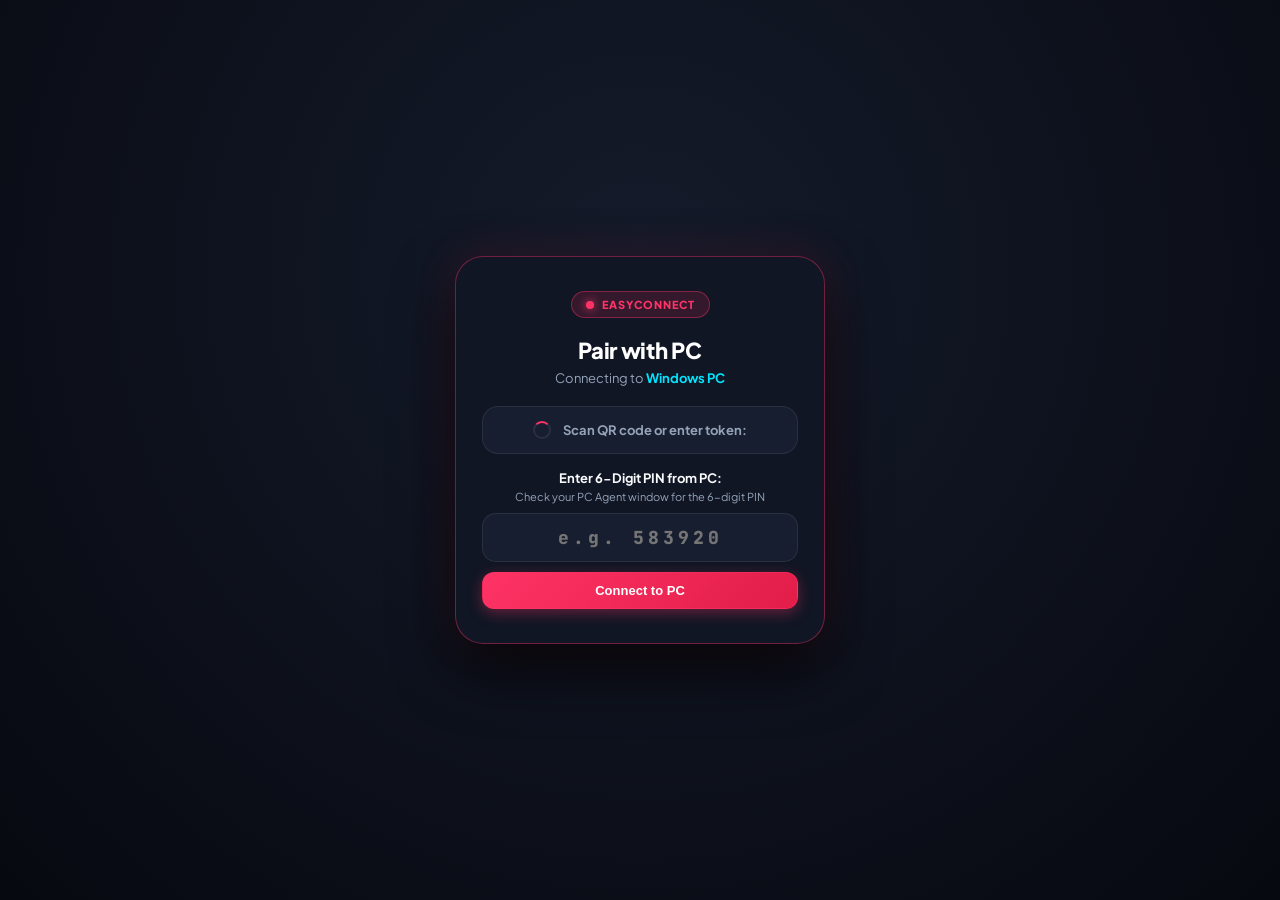
==== static/index.html @ eb3acb50 "Release EasyConnect v2.1.0 - Full rebranding, modern UI, native icons, and auto-updater" ====
<!DOCTYPE html>
<html lang="en">
<head>
  <meta charset="UTF-8">
  <meta name="viewport" content="width=device-width, initial-scale=1.0, maximum-scale=1.0, user-scalable=no, viewport-fit=cover">
  <title>EasyConnect</title>
  <link rel="icon" type="image/x-icon" href="/static/favicon.ico">
  <link rel="icon" type="image/svg+xml" href="/static/icon.svg">
  <link rel="apple-touch-icon" href="/static/icon.png">
  <link rel="stylesheet" href="/static/style.css?v=4.1">
  <link rel="preconnect" href="https://fonts.googleapis.com">
  <link rel="preconnect" href="https://fonts.gstatic.com" crossorigin>
  <link href="https://fonts.googleapis.com/css2?family=Plus+Jakarta+Sans:wght@500;600;700;800&family=JetBrains+Mono:wght@500;600;700&display=swap" rel="stylesheet">
</head>
<body>
  <!-- Pairing Overlay Screen -->
  <div id="pairing-screen" class="screen-overlay">
    <div class="pair-card">
      <div class="brand-badge">
        <span class="brand-dot"></span>
        <span>EASYCONNECT</span>
      </div>

      <h2>Pair with PC</h2>
      <p class="pair-desc">Connecting to <span id="target-pc-name" class="highlight">Windows PC</span></p>

      <div id="pair-status-box" class="status-box">
        <span class="spinner"></span>
        <span id="pair-status-text">Validating QR token...</span>
      </div>

      <div class="manual-pair-box" id="manual-pair-box" style="display: none; margin-top: 16px;">
        <p style="font-size: 13px; font-weight: 700; color: var(--text-main); margin-bottom: 4px;">Enter 6-Digit PIN from PC:</p>
        <p style="font-size: 11px; color: var(--text-muted); margin-bottom: 10px;">Check your PC Agent window for the 6-digit PIN</p>
        <input type="text" id="manual-token-input" placeholder="e.g. 583920" class="input-field" style="font-family: var(--font-mono); font-size: 18px; text-align: center; letter-spacing: 4px; font-weight: 800;">
        <button id="manual-pair-btn" class="btn btn-primary" style="margin-top: 10px; width: 100%;">Connect to PC</button>
      </div>
    </div>
  </div>

  <!-- Main App Shell (Grid Layout: Header, Scrollable Body, Bottom Nav) -->
  <div id="app-container" class="app-container hidden">
    
    <!-- Row 1: Top Header (Clean Minimal Session Bar) -->
    <header class="app-header">
      <div class="header-left">
        <div class="status-badge">
          <span class="status-dot online"></span>
          <span id="connected-pc-name" class="pc-name">Windows PC</span>
          <span id="latency-badge" class="latency-pill">2ms</span>
        </div>
      </div>
      <div class="header-right">
        <button id="btn-panic-mode" class="btn-action-panic" title="Boss Key: Hide screen & mute sound instantly">
          <span>🚨 Boss</span>
        </button>
        <button id="btn-emergency-lock" class="btn-action-lock" title="Lock PC Instantly">
          <span>🔒 Lock</span>
        </button>
      </div>
    </header>

    <!-- Update Alert Banner (Shown when new GitHub release is available) -->
    <div id="update-alert-banner" class="update-alert-banner hidden">
      <div class="update-banner-left">
        <span class="update-pulse-dot"></span>
        <span id="update-banner-text">🚀 New Version Available!</span>
      </div>
      <div class="update-banner-actions">
        <button id="btn-apply-update" class="btn-update-apply">Update PC</button>
        <button id="btn-dismiss-update" class="btn-update-dismiss" title="Dismiss">✕</button>
      </div>
    </div>

    <!-- Row 2: Scrollable Main Content -->
    <main class="main-content">

      <!-- ================= TAB 1: TRACKPAD ================= -->
      <section id="tab-trackpad" class="tab-panel active">
        <div class="trackpad-screen">
          <!-- Top Speed & Scroll Header -->
          <div class="trackpad-top-bar">
            <div class="speed-toggle">
              <span class="bar-tag">Speed:</span>
              <button class="btn-speed active" data-sens="1.0">1x</button>
              <button class="btn-speed" data-sens="1.6">1.5x</button>
              <button class="btn-speed" data-sens="2.4">2.5x</button>
            </div>
            <div class="scroll-actions">
              <button class="btn-scroll" id="btn-scroll-up">▲ Scroll</button>
              <button class="btn-scroll" id="btn-scroll-down">▼ Scroll</button>
            </div>
          </div>

          <!-- Clean Full Touchpad Surface -->
          <div id="touch-surface" class="touch-surface">
            <div id="virtual-pointer" class="virtual-pointer"></div>
            <div id="gesture-indicator" class="gesture-indicator"></div>
            <div class="touch-guidelines">
              <div class="touch-icon-wrap">+</div>
              <p class="touch-main-text">Touch to Move • Tap to Click</p>
              <p class="touch-sub-text">Pinch to Zoom · 2-Finger Scroll · 3-Finger Multitask</p>
            </div>
          </div>

          <!-- Bottom Left, Middle & Right Click Pads -->
          <div class="touch-click-pads">
            <button id="btn-left-click" class="pad-btn pad-left">
              <span class="pad-title">LEFT CLICK</span>
            </button>
            <button id="btn-middle-click" class="pad-btn pad-mid">
              <span class="pad-title">MID</span>
            </button>
            <button id="btn-right-click" class="pad-btn pad-right">
              <span class="pad-title">RIGHT CLICK</span>
            </button>
          </div>
        </div>
      </section>

      <!-- ================= TAB 2: REMOTE & KEYS ================= -->
      <section id="tab-remote" class="tab-panel">
        <!-- Sub-Mode Switcher Pills (Horizontal Scroll) -->
        <div class="segmented-pills">
          <button class="sub-pill active" data-sub="keys">⌨️ Keys</button>
          <button class="sub-pill" data-sub="media">🎵 Media</button>
          <button class="sub-pill" data-sub="presenter">📽️ Slides</button>
          <button class="sub-pill" data-sub="gaming">🎮 Gamepad</button>
          <button class="sub-pill" data-sub="custom">🛠️ Custom</button>
        </div>

        <!-- Sub 1: Typing & Shortcuts -->
        <div id="sub-keys" class="sub-panel active">
          <div class="app-card">
            <!-- Virtual Modifier Keys Strip -->
            <div class="modifier-strip">
              <button class="btn-mod-key btn-key-tile" data-key="esc">Esc</button>
              <button class="btn-mod-key btn-key-tile" data-key="tab">Tab</button>
              <button class="btn-mod-key btn-key-tile" data-key="win">Win ⊞</button>
              <button class="btn-mod-key btn-key-tile" data-shortcut="ctrl+a">Ctrl+A</button>
              <button class="btn-mod-key btn-key-tile" data-shortcut="ctrl+c">Ctrl+C</button>
              <button class="btn-mod-key btn-key-tile" data-shortcut="ctrl+v">Ctrl+V</button>
              <button class="btn-mod-key btn-key-tile" data-key="backspace">⌫</button>
              <button class="btn-mod-key btn-key-tile" data-key="enter">↵ Enter</button>
            </div>

            <form id="type-form" class="type-box">
              <input type="text" id="type-text-input" placeholder="Type text to send to PC..." class="input-field">
              <button type="submit" class="btn btn-primary" style="flex-shrink: 0; min-width: 80px;">Send</button>
            </form>

            <!-- 1. Text & Editing Shortcuts (Ctrl) -->
            <span class="card-section-label">📋 EDIT & TEXT SHORTCUTS (CTRL)</span>
            <div class="grid-2">
              <button class="btn-tile" data-shortcut="ctrl+a">
                <span class="tile-icon-badge badge-blue">✨</span>
                <span class="tile-text">Select All (Ctrl+A)</span>
              </button>
              <button class="btn-tile" data-shortcut="ctrl+c">
                <span class="tile-icon-badge badge-cyan">📋</span>
                <span class="tile-text">Copy (Ctrl+C)</span>
              </button>
              <button class="btn-tile" data-shortcut="ctrl+x">
                <span class="tile-icon-badge badge-red">✂️</span>
                <span class="tile-text">Cut (Ctrl+X)</span>
              </button>
              <button class="btn-tile" data-shortcut="ctrl+v">
                <span class="tile-icon-badge badge-green">📥</span>
                <span class="tile-text">Paste (Ctrl+V)</span>
              </button>
              <button class="btn-tile" data-shortcut="ctrl+z">
                <span class="tile-icon-badge badge-orange">↩️</span>
                <span class="tile-text">Undo (Ctrl+Z)</span>
              </button>
              <button class="btn-tile" data-shortcut="ctrl+y">
                <span class="tile-icon-badge badge-purple">↪️</span>
                <span class="tile-text">Redo (Ctrl+Y)</span>
              </button>
              <button class="btn-tile" data-shortcut="ctrl+s">
                <span class="tile-icon-badge badge-indigo">💾</span>
                <span class="tile-text">Save (Ctrl+S)</span>
              </button>
              <button class="btn-tile" data-shortcut="ctrl+f">
                <span class="tile-icon-badge badge-amber">🔍</span>
                <span class="tile-text">Find (Ctrl+F)</span>
              </button>
              <button class="btn-tile" data-shortcut="ctrl+p">
                <span class="tile-icon-badge badge-blue">🖨️</span>
                <span class="tile-text">Print (Ctrl+P)</span>
              </button>
              <button class="btn-tile" data-key="f2">
                <span class="tile-icon-badge badge-cyan">✏️</span>
                <span class="tile-text">Rename (F2)</span>
              </button>
            </div>

            <!-- 2. Browser & Web Navigation -->
            <span class="card-section-label" style="margin-top: 18px;">🌐 BROWSER & TABS</span>
            <div class="grid-2">
              <button class="btn-tile" data-shortcut="ctrl+t">
                <span class="tile-icon-badge badge-green">➕</span>
                <span class="tile-text">New Tab (Ctrl+T)</span>
              </button>
              <button class="btn-tile" data-shortcut="ctrl+w">
                <span class="tile-icon-badge badge-red">✖️</span>
                <span class="tile-text">Close Tab (Ctrl+W)</span>
              </button>
              <button class="btn-tile" data-shortcut="ctrl+shift+t">
                <span class="tile-icon-badge badge-cyan">🔄</span>
                <span class="tile-text">Reopen Tab</span>
              </button>
              <button class="btn-tile" data-shortcut="ctrl+l">
                <span class="tile-icon-badge badge-blue">🔗</span>
                <span class="tile-text">URL Bar (Ctrl+L)</span>
              </button>
              <button class="btn-tile" data-key="f5">
                <span class="tile-icon-badge badge-amber">↻</span>
                <span class="tile-text">Reload (F5)</span>
              </button>
              <button class="btn-tile" data-key="f11">
                <span class="tile-icon-badge badge-purple">⛶</span>
                <span class="tile-text">Full Screen (F11)</span>
              </button>
            </div>

            <!-- 3. Windows Power Tools & Super Keys -->
            <span class="card-section-label" style="margin-top: 18px;">🪟 WINDOWS TOOLS & APP SWITCHING</span>
            <div class="grid-2">
              <button class="btn-tile" data-shortcut="win+shift+s">
                <span class="tile-icon-badge badge-cyan">📸</span>
                <span class="tile-text">Screenshot (Win+Shift+S)</span>
              </button>
              <button class="btn-tile" data-shortcut="win+v">
                <span class="tile-icon-badge badge-purple">📑</span>
                <span class="tile-text">Clipboard History (Win+V)</span>
              </button>
              <button class="btn-tile" data-shortcut="win+.">
                <span class="tile-icon-badge badge-amber">😀</span>
                <span class="tile-text">Emoji Picker (Win+.)</span>
              </button>
              <button class="btn-tile" data-shortcut="win+d">
                <span class="tile-icon-badge badge-blue">🪟</span>
                <span class="tile-text">Show Desktop (Win+D)</span>
              </button>
              <button class="btn-tile" data-shortcut="win+e">
                <span class="tile-icon-badge badge-amber">📁</span>
                <span class="tile-text">File Explorer (Win+E)</span>
              </button>
              <button class="btn-tile" data-shortcut="win+r">
                <span class="tile-icon-badge badge-green">🚀</span>
                <span class="tile-text">Run Dialog (Win+R)</span>
              </button>
              <button class="btn-tile" data-shortcut="win+i">
                <span class="tile-icon-badge badge-indigo">⚙️</span>
                <span class="tile-text">Settings (Win+I)</span>
              </button>
              <button class="btn-tile" data-shortcut="win+x">
                <span class="tile-icon-badge badge-dark">⚡</span>
                <span class="tile-text">Power Menu (Win+X)</span>
              </button>
              <button class="btn-tile" data-shortcut="alt+tab">
                <span class="tile-icon-badge badge-purple">🔀</span>
                <span class="tile-text">Switch App (Alt+Tab)</span>
              </button>
              <button class="btn-tile" data-shortcut="alt+f4">
                <span class="tile-icon-badge badge-red">❌</span>
                <span class="tile-text">Close App (Alt+F4)</span>
              </button>
              <button class="btn-tile" data-shortcut="ctrl+shift+esc">
                <span class="tile-icon-badge badge-orange">📊</span>
                <span class="tile-text">Task Manager</span>
              </button>
            </div>

            <!-- 4. Special & Navigation Keys -->
            <span class="card-section-label" style="margin-top: 18px;">🔤 SPECIAL & NAVIGATION KEYS</span>
            <div class="grid-3">
              <button class="btn-key-tile" data-key="escape">ESC</button>
              <button class="btn-key-tile" data-key="tab">TAB</button>
              <button class="btn-key-tile" data-key="space">SPACE</button>
              <button class="btn-key-tile" data-key="backspace">⌫ BKSP</button>
              <button class="btn-key-tile btn-key-accent" data-key="enter">ENTER ↵</button>
              <button class="btn-key-tile" data-key="delete">DEL</button>
              <button class="btn-key-tile" data-key="home">HOME</button>
              <button class="btn-key-tile" data-key="end">END</button>
              <button class="btn-key-tile" data-shortcut="win">🪟 WIN</button>
              <button class="btn-key-tile" data-key="arrowleft">◄ Left</button>
              <button class="btn-key-tile" data-key="arrowup">▲ Up</button>
              <button class="btn-key-tile" data-key="arrowdown">▼ Down</button>
              <button class="btn-key-tile" data-key="arrowright">► Right</button>
              <button class="btn-key-tile" data-key="pageup">PAGE UP</button>
              <button class="btn-key-tile" data-key="pagedown">PAGE DN</button>
            </div>
          </div>
        </div>

        <!-- Sub 2: Media Remote -->
        <div id="sub-media" class="sub-panel">
          <div class="app-card text-center">
            <h3 style="margin-bottom: 20px; font-weight: 800;">Media Controller</h3>
            
            <div class="media-big-controls">
              <button class="btn-media-round" data-shortcut="prev_track" title="Previous Track">⏮</button>
              <button class="btn-media-round-primary" data-shortcut="play_pause" title="Play / Pause">⏯</button>
              <button class="btn-media-round" data-shortcut="next_track" title="Next Track">⏭</button>
            </div>

            <div class="volume-container" style="margin-top: 16px;">
              <span class="card-section-label">🔊 VOLUME CONTROLS</span>
              <div class="grid-3" style="margin-top: 10px;">
                <button class="btn-volume-box" data-shortcut="volume_down">
                  <span class="vol-icon badge-indigo">🔉</span>
                  <span>Volume -</span>
                </button>
                <button class="btn-volume-box btn-mute-box" data-shortcut="volume_mute">
                  <span class="vol-icon badge-red">🔇</span>
                  <span>Mute</span>
                </button>
                <button class="btn-volume-box" data-shortcut="volume_up">
                  <span class="vol-icon badge-indigo">🔊</span>
                  <span>Volume +</span>
                </button>
              </div>
            </div>

            <!-- Screen Brightness Control -->
            <div class="brightness-container" style="margin-top: 20px;">
              <div class="flex-between" style="align-items: center; margin-bottom: 8px;">
                <span class="card-section-label" style="margin-bottom: 0;">☀️ PC SCREEN BRIGHTNESS</span>
                <span id="brightness-val-badge" class="badge-pill-cyan">100%</span>
              </div>
              <div class="slider-row">
                <span style="font-size: 16px;">🔅</span>
                <input type="range" id="brightness-slider" min="0" max="100" value="100" class="custom-range-slider">
                <span style="font-size: 16px;">🔆</span>
              </div>
              <div class="grid-4" style="margin-top: 10px;">
                <button class="btn-preset-chip" data-brightness="25">25%</button>
                <button class="btn-preset-chip" data-brightness="50">50%</button>
                <button class="btn-preset-chip" data-brightness="75">75%</button>
                <button class="btn-preset-chip" data-brightness="100">100%</button>
              </div>
            </div>
          </div>
        </div>

        <!-- Sub 3: Presentation Slides -->
        <div id="sub-presenter" class="sub-panel">
          <div class="app-card">
            <h3>📽️ Presentation Remote</h3>
            <div class="grid-2" style="margin: 16px 0;">
              <button class="btn-huge-slide badge-green-glow" data-shortcut="pagedown">
                <span class="huge-icon">⏭</span>
                <strong>NEXT SLIDE</strong>
              </button>
              <button class="btn-huge-slide badge-blue-glow" data-shortcut="pageup">
                <span class="huge-icon">⏮</span>
                <strong>PREV SLIDE</strong>
              </button>
            </div>
            <div class="grid-2">
              <button class="btn-tile" data-key="f5">
                <span class="tile-icon-badge badge-green">▶</span>
                <span class="tile-text">Start (F5)</span>
              </button>
              <button class="btn-tile" data-shortcut="shift+f5">
                <span class="tile-icon-badge badge-blue">▶</span>
                <span class="tile-text">Current Slide</span>
              </button>
              <button class="btn-tile" data-key="b">
                <span class="tile-icon-badge badge-dark">⬛</span>
                <span class="tile-text">Black Screen</span>
              </button>
              <button class="btn-tile" data-key="escape">
                <span class="tile-icon-badge badge-red">⏹</span>
                <span class="tile-text">Exit Slides</span>
              </button>
            </div>
          </div>
        </div>

        <!-- Sub 4: Gaming Controls -->
        <div id="sub-gaming" class="sub-panel">
          <div class="app-card">
            <h3>🎮 Gamepad Remote</h3>
            <div class="dpad-box">
              <button class="btn-dpad-key" data-key="w">W</button>
              <div class="dpad-middle-row">
                <button class="btn-dpad-key" data-key="a">A</button>
                <button class="btn-dpad-key" data-key="s">S</button>
                <button class="btn-dpad-key" data-key="d">D</button>
              </div>
            </div>
            <div class="grid-2" style="margin-top: 16px;">
              <button class="btn-action-pad" data-key="space">SPACE (Jump)</button>
              <button class="btn-action-pad" data-key="shift">SHIFT (Sprint)</button>
              <button class="btn-action-pad" data-key="e">E (Interact)</button>
              <button class="btn-action-pad" data-key="r">R (Reload)</button>
            </div>
          </div>
        </div>

        <!-- Sub 5: Custom Buttons -->
        <div id="sub-custom" class="sub-panel">
          <div class="app-card">
            <div class="card-header">
              <h3>🛠️ Custom Actions</h3>
              <button id="btn-add-custom-btn" class="btn btn-sm btn-primary">+ Add Button</button>
            </div>

            <div id="custom-buttons-container" class="grid-2" style="margin-top: 12px;"></div>
          </div>
        </div>
      </section>

      <!-- ================= TAB 3: LIVE VIEW (SCREEN & WEBCAM) ================= -->
      <section id="tab-screen" class="tab-panel">
        <div class="segmented-pills">
          <button class="view-pill active" data-view="screen">🖥️ Desktop</button>
          <button class="view-pill" data-view="windows">🪟 Taskbar Apps</button>
          <button class="view-pill" data-view="webcam">📷 PC Webcam</button>
        </div>

        <!-- PC Screen Mirroring View -->
        <div id="view-screen" class="view-panel active">
          <div class="app-card live-view-card">
            <div class="card-header-stack">
              <div class="header-row-1">
                <div class="flex gap-2" style="align-items: center;">
                  <span id="screen-stream-badge" class="live-pill-tag">⚡ 60 FPS</span>
                  <span id="screen-stream-codec" class="badge-tag-mini" style="font-size: 10px; color: #00F2FE; background: rgba(0,242,254,0.12); padding: 2px 7px; border-radius: 6px; font-weight: 800; border: 1px solid rgba(0,242,254,0.3);">WebRTC</span>
                </div>
                <div class="flex gap-2">
                  <button id="btn-toggle-stream" class="btn btn-primary btn-sm">▶ Start Stream</button>
                  <button id="btn-screen-fs" class="btn btn-tool btn-sm">⛶ Fullscreen</button>
                </div>
              </div>
              <div class="header-row-2">
                <span class="bar-tag" style="margin-right: 4px;">Displays:</span>
                <div id="monitors-pill-container" class="monitors-pills"></div>
              </div>
            </div>

            <!-- Enhanced Live Screen Viewport (Hardware 60 FPS Video + JPEG Fallback) -->
            <div id="screen-viewport" class="stream-viewport-large">
              <video id="screen-video" class="stream-img-large hidden" autoplay playsinline muted></video>
              <img id="screen-img" alt="PC Screen" class="stream-img-large hidden">
              <div id="screen-placeholder" class="stream-placeholder">
                <div class="stream-center-icon">🖥️</div>
                <p style="font-size: 16px; font-weight: 800; color: #fff;">Desktop Screen Mirror</p>
                <p style="font-size: 12px; margin-top: 4px; color: var(--text-muted);">Tap "Start Stream" above for smooth 60 FPS remote</p>
              </div>
              <!-- Touch Ripple Effect Target -->
              <div id="touch-ripple" class="touch-ripple"></div>
            </div>
            
            <div class="stream-footer-hint">
              <span>💡 <strong>Touch to Click</strong>: Tap directly on the live screen to click that point on your PC</span>
            </div>
          </div>
        </div>

        <!-- Taskbar Running Apps Live Monitor & Stream View -->
        <div id="view-windows" class="view-panel">
          <!-- Active Single-App Stream Viewport (Hidden until user clicks 'Stream' on an app) -->
          <div id="app-stream-container" class="app-card live-view-card hidden" style="margin-bottom: 14px;">
            <div class="card-header">
              <div class="flex gap-2" style="align-items: center;">
                <span id="active-app-icon" style="font-size: 20px;">🪟</span>
                <div>
                  <h4 id="active-app-title" style="font-size: 13px; font-weight: 800; color: #fff;">App Window Stream</h4>
                  <span id="active-app-sub" style="font-size: 11px; color: var(--text-muted);">Process Name</span>
                </div>
              </div>
              <div class="flex gap-2">
                <button id="btn-stop-app-stream" class="btn btn-sm btn-danger">⏹ Stop</button>
                <button id="btn-focus-active-app" class="btn btn-sm btn-tool">⚡ Front</button>
              </div>
            </div>
            <div id="app-stream-viewport" class="stream-viewport-large">
              <img id="app-stream-img" alt="App Screen" class="stream-img-large">
            </div>
          </div>

          <!-- Apps Grid Overview Card -->
          <div class="app-card">
            <div class="card-header">
              <div class="flex gap-2" style="align-items: center;">
                <span style="font-size: 20px;">🪟</span>
                <div>
                  <h3>Taskbar Running Apps</h3>
                  <p style="font-size: 11px; color: var(--text-muted); margin-top: 2px;">Live screen previews of apps open in your PC taskbar</p>
                </div>
              </div>
              <button id="btn-refresh-windows" class="btn btn-sm btn-tool">↻ Refresh</button>
            </div>

            <!-- Grid of Open Apps -->
            <div id="app-windows-grid" class="app-windows-grid" style="margin-top: 12px;">
              <div class="loading-text">Detecting open taskbar applications...</div>
            </div>
          </div>
        </div>

        <!-- PC Webcam View -->
        <div id="view-webcam" class="view-panel">
          <div class="app-card live-view-card">
            <div class="card-header">
              <span class="live-pill-tag badge-purple-pill">📷 WEBCAM STREAM</span>
              <button id="btn-toggle-webcam" class="btn btn-primary btn-sm">▶ Start Camera</button>
            </div>

            <div id="webcam-viewport" class="stream-viewport-large">
              <img id="webcam-img" alt="PC Camera" class="stream-img-large hidden">
              <div id="webcam-placeholder" class="stream-placeholder">
                <div class="stream-center-icon">📷</div>
                <p style="font-size: 16px; font-weight: 800; color: #fff;">Live PC Camera</p>
                <p style="font-size: 12px; margin-top: 4px; color: var(--text-muted);">Tap "Start Camera" to preview PC webcam</p>
              </div>
            </div>
          </div>
        </div>
      </section>

      <!-- ================= TAB 4: FILES & CLIPBOARD ================= -->
      <section id="tab-files" class="tab-panel">
        <div class="segmented-pills">
          <button class="file-pill active" data-filetab="files">📁 File Explorer</button>
          <button class="file-pill" data-filetab="clipboard">📋 Clipboard Sync</button>
        </div>

        <!-- Sub: File Explorer -->
        <div id="filetab-files" class="file-sub-panel active">
          <div class="app-card">
            <div class="card-header">
              <h3>📁 Files</h3>
              <label class="btn btn-primary btn-sm upload-btn">
                <span>⬆ Upload</span>
                <input type="file" id="file-uploader" style="display: none;">
              </label>
            </div>

            <!-- Upload Progress HUD -->
            <div id="transfer-hud" class="transfer-hud hidden">
              <div class="hud-top">
                <span id="transfer-filename">Uploading file...</span>
                <span id="transfer-percent" style="color: var(--cyan); font-weight: 800;">0%</span>
              </div>
              <div class="progress-track"><div id="transfer-bar-fill" class="progress-bar"></div></div>
              <div class="hud-meta">
                <span id="transfer-speed">Speed: -- MB/s</span>
                <span id="transfer-eta">ETA: --</span>
              </div>
            </div>

            <div class="quick-folders" id="quick-folders"></div>
            <div class="breadcrumb-box" id="crumb-current-path">Desktop</div>
            <div class="file-items-list" id="file-list-container">
              <div class="loading-text">Loading files...</div>
            </div>
          </div>
        </div>

        <!-- Sub: Universal Clipboard -->
        <div id="filetab-clipboard" class="file-sub-panel">
          <div class="app-card">
            <div class="card-header">
              <h3>📋 Clipboard</h3>
              <button id="btn-clear-clipboard" class="btn btn-sm btn-danger">Clear</button>
            </div>

            <div class="clip-field">
              <label class="card-section-label">📥 PC CLIPBOARD (LIVE)</label>
              <textarea id="clip-pc-text" rows="3" readonly class="input-field" placeholder="Tap 'Fetch from PC' below..."></textarea>
              <button id="btn-get-clipboard" class="btn btn-tool" style="width: 100%; margin-top: 8px;">📥 Fetch PC Clipboard</button>
            </div>

            <div class="clip-field" style="margin-top: 16px;">
              <label class="card-section-label">📤 SEND TEXT TO PC</label>
              <textarea id="clip-phone-text" rows="3" class="input-field" placeholder="Type text here to paste into PC..."></textarea>
              <button id="btn-set-clipboard" class="btn btn-primary" style="width: 100%; margin-top: 8px;">📤 Send to PC Clipboard</button>
            </div>

            <div style="margin-top: 16px;">
              <span class="card-section-label">🕒 RECENT CLIPBOARD HISTORY</span>
              <div id="clip-history-container" class="history-chips"></div>
            </div>
          </div>
        </div>
      </section>

      <!-- ================= TAB 5: DASHBOARD & PERFORMANCE ================= -->
      <section id="tab-system" class="tab-panel">
        <!-- 1. Find My PC Banner -->
        <div class="app-card find-pc-banner">
          <div class="find-pc-left">
            <div class="bell-circle badge-amber-glow">🔔</div>
            <div>
              <strong style="font-size: 15px;">Find My PC</strong>
              <p style="font-size: 12px; color: var(--text-muted); margin-top: 2px;">Play loud ring sound on computer</p>
            </div>
          </div>
          <button id="btn-find-pc-toggle" class="btn btn-primary" style="flex-shrink: 0; min-width: 90px;">Ring PC</button>
        </div>

        <!-- 2. Quick App Launchers -->
        <div class="app-card" style="margin-top: 12px;">
          <h3>🚀 Quick App Launchers</h3>
          <div id="quick-actions-grid" class="grid-2" style="margin-top: 10px;"></div>
        </div>

        <!-- 3. Live Hardware Resource Monitor (HUD) -->
        <div class="app-card" style="margin-top: 12px;">
          <div class="card-header">
            <h3>📈 Live Hardware Monitor (HUD)</h3>
            <span class="live-pill-tag">LIVE 2s</span>
          </div>
          <div class="grid-3" style="margin-top: 10px;">
            <div class="stat-box">
              <span class="stat-name">CPU USAGE</span>
              <span id="stat-cpu" class="stat-number">-- %</span>
              <div class="mini-bar"><div id="bar-cpu" class="bar-fill bar-fill-cpu"></div></div>
            </div>
            <div class="stat-box">
              <span class="stat-name">RAM USAGE</span>
              <span id="stat-ram" class="stat-number">-- GB</span>
              <div class="mini-bar"><div id="bar-ram" class="bar-fill bar-fill-ram"></div></div>
            </div>
            <div class="stat-box">
              <span class="stat-name">DISK (C:)</span>
              <span id="stat-disk" class="stat-number">-- GB</span>
              <div class="mini-bar"><div id="bar-disk" class="bar-fill bar-fill-disk"></div></div>
            </div>
          </div>
          <div class="stat-footer" style="margin-top: 12px;">
            <span id="stat-net" style="font-weight: 700; color: var(--cyan);">▲ 0 KB/s | ▼ 0 KB/s</span>
            <span id="stat-cpu-model" style="font-size: 11px; color: var(--text-muted);">Processor</span>
          </div>
        </div>

        <!-- 4. Laptop Battery & Smart Charger Alert HUD -->
        <div class="app-card" id="card-battery-hud" style="margin-top: 12px;">
          <div class="card-header">
            <div class="flex gap-2" style="align-items: center;">
              <span id="battery-icon" style="font-size: 20px;">🔋</span>
              <h3 id="stat-battery-title">Battery & Charger HUD</h3>
            </div>
            <span id="stat-battery-percent" class="badge-pill-green">--%</span>
          </div>
          <div class="mini-bar" style="height: 10px; margin-top: 10px;">
            <div id="bar-battery" class="bar-fill bar-fill-battery" style="width: 0%;"></div>
          </div>
          <div class="flex-between" style="margin-top: 8px; font-size: 12px;">
            <span id="stat-battery-status" style="font-weight: 700; color: #fff;">Detecting power source...</span>
            <span id="stat-battery-time" style="color: var(--text-muted);">--</span>
          </div>
          <div class="smart-alert-pill" style="margin-top: 10px;">
            <span>🔔 <strong>Smart Health Guard:</strong> Auto-alerts phone at 100% (unplug) & 20% (low)</span>
          </div>
        </div>

        <!-- 5. Paired Devices -->
        <div class="app-card" style="margin-top: 12px;">
          <div class="card-header">
            <h3>📱 Connected Devices</h3>
            <button id="btn-revoke-all" class="btn btn-sm btn-danger">Disconnect All</button>
          </div>
          <div id="paired-devices-container" class="devices-list"></div>
        </div>
      </section>

      <!-- ================= TAB 6: SECURITY & ANTI-THEFT HUB ================= -->
      <section id="tab-security" class="tab-panel">
        
        <!-- 1. Hero Anti-Theft Sentry Card -->
        <div class="app-card sentry-hero-card" id="sentry-card">
          <div class="sentry-header">
            <div class="sentry-shield-wrap" id="sentry-shield-visual">
              <span class="sentry-icon" id="sentry-icon-emoji">🛡️</span>
              <div class="sentry-radar-ring"></div>
            </div>
            <div class="sentry-title-wrap">
              <div class="flex-between">
                <span class="sentry-badge" id="sentry-status-badge">DISARMED</span>
                <span id="sentry-countdown" class="sentry-timer hidden">10s</span>
              </div>
              <h2 class="sentry-title">Anti-Theft Sentry</h2>
              <p class="sentry-subtitle" id="sentry-desc-text">Cafe & Library Vault. Sounds 100% siren & alerts phone if laptop is moved or charger is unplugged.</p>
            </div>
          </div>

          <!-- Sentry Action Button -->
          <div class="sentry-action-wrap">
            <button id="btn-toggle-sentry" class="btn-sentry-main btn-sentry-arm">
              <span class="sentry-btn-icon">🚨</span>
              <span id="btn-sentry-text">ARM SENTRY (10s)</span>
            </button>
          </div>

          <!-- Tripwire Sensors Grid -->
          <div class="sentry-tripwires">
            <div class="tripwire-item" id="tripwire-power">
              <div class="tripwire-icon">🔌</div>
              <div class="tripwire-info">
                <span class="tripwire-name">Charger Unplug</span>
                <span class="tripwire-status" id="tripwire-power-val">AC Monitored</span>
              </div>
            </div>
            <div class="tripwire-item" id="tripwire-motion">
              <div class="tripwire-icon">🖱️</div>
              <div class="tripwire-info">
                <span class="tripwire-name">Motion / Touch</span>
                <span class="tripwire-status">15px Sensitivity</span>
              </div>
            </div>
            <div class="tripwire-item" id="tripwire-siren">
              <div class="tripwire-icon">🔊</div>
              <div class="tripwire-info">
                <span class="tripwire-name">Police Siren</span>
                <span class="tripwire-status">Max Vol + Red Flash</span>
              </div>
            </div>
            <div class="tripwire-item" id="tripwire-photo">
              <div class="tripwire-icon">📷</div>
              <div class="tripwire-info">
                <span class="tripwire-name">Stealth Photo</span>
                <span class="tripwire-status">Instant Phone Push</span>
              </div>
            </div>
          </div>
        </div>

        <!-- 2. CCTV Stealth PC Guard Card -->
        <div class="app-card" style="margin-top: 14px;">
          <div class="card-header">
            <div class="flex gap-2" style="align-items: center;">
              <span style="font-size: 20px;">📷</span>
              <h3>CCTV Stealth Guard</h3>
            </div>
            <label class="switch-toggle">
              <input type="checkbox" id="toggle-cctv-guard">
              <span class="slider-round"></span>
            </label>
          </div>
          <p style="font-size: 12px; color: var(--text-muted); margin-top: 6px;">
            Captures stealth webcam snapshot & rings phone whenever physical mouse movement is detected.
          </p>

          <!-- Last Intruder Snapshot Preview Box -->
          <div id="intruder-preview-box" class="intruder-preview-card hidden" style="margin-top: 12px;">
            <div class="intruder-preview-header">
              <span class="pulse-alarm-dot"></span>
              <strong>🚨 Last Intruder Captured</strong>
              <span id="intruder-preview-time" style="font-size: 11px; color: var(--text-muted);">Just now</span>
            </div>
            <div class="intruder-img-box">
              <img id="intruder-preview-img" alt="Intruder Snapshot">
            </div>
          </div>
        </div>

        <!-- 3. Walk-Away Proximity Auto-Lock Card -->
        <div class="app-card" style="margin-top: 14px;">
          <div class="card-header">
            <div class="flex gap-2" style="align-items: center;">
              <span style="font-size: 20px;">🚶</span>
              <h3>Walk-Away Auto-Lock</h3>
            </div>
            <label class="switch-toggle">
              <input type="checkbox" id="toggle-walkaway-lock">
              <span class="slider-round"></span>
            </label>
          </div>
          <p style="font-size: 12px; color: var(--text-muted); margin-top: 6px;">
            Automatically locks Windows workstation (<code style="color: var(--cyan);">Win+L</code>) when phone disconnects or goes out of Wi-Fi range.
          </p>
        </div>

        <!-- 4. Emergency Actions & Lockdown Hub -->
        <div class="app-card" style="margin-top: 14px;">
          <div class="card-header">
            <h3>🚨 Emergency Power & Lockdown</h3>
          </div>
          <div class="grid-2" style="margin-top: 10px;">
            <button id="btn-sec-panic" class="btn-tile btn-tile-danger">
              <span class="tile-icon-badge badge-red">🚨</span>
              <span class="tile-text">Boss Key (Hide+Mute)</span>
            </button>
            <button id="btn-sec-lock" class="btn-tile btn-tile-amber">
              <span class="tile-icon-badge badge-amber">🔒</span>
              <span class="tile-text">Lock PC (Win+L)</span>
            </button>
            <button id="btn-sec-find-pc" class="btn-tile btn-tile-blue">
              <span class="tile-icon-badge badge-blue">🔔</span>
              <span class="tile-text">Ring PC Alarm</span>
            </button>
            <button id="btn-sec-sleep" class="btn-tile btn-tile-purple">
              <span class="tile-icon-badge badge-purple">💤</span>
              <span class="tile-text">Sleep PC</span>
            </button>
          </div>
        </div>

        <!-- 5. Security Audit Log -->
        <div class="app-card" style="margin-top: 14px;">
          <div class="card-header">
            <h3>📜 Security Audit Logs</h3>
            <button id="btn-refresh-sec-logs" class="btn btn-sm btn-tool">↻ Refresh</button>
          </div>
          <div id="sec-logs-container" class="security-logs-list" style="margin-top: 10px;">
            <div class="loading-text">Loading audit logs...</div>
          </div>
        </div>

      </section>

    </main>

    <!-- Row 3: Bottom Navigation Bar -->
    <nav class="bottom-nav">
      <button class="nav-btn active" data-tab="trackpad">
        <span class="nav-ico">🖱️</span>
        <span class="nav-txt">Trackpad</span>
      </button>
      <button class="nav-btn" data-tab="remote">
        <span class="nav-ico">⌨️</span>
        <span class="nav-txt">Keys</span>
      </button>
      <button class="nav-btn" data-tab="screen">
        <span class="nav-ico">🖥️</span>
        <span class="nav-txt">Screen</span>
      </button>
      <button class="nav-btn" data-tab="files">
        <span class="nav-ico">📁</span>
        <span class="nav-txt">Files</span>
      </button>
      <button class="nav-btn" data-tab="security">
        <span class="nav-ico">🛡️</span>
        <span class="nav-txt">Sentry</span>
      </button>
      <button class="nav-btn" data-tab="system">
        <span class="nav-ico">⚡</span>
        <span class="nav-txt">Stats</span>
      </button>
    </nav>

    <!-- Add Custom Button Modal Overlay -->
    <div id="modal-add-button" class="modal-overlay hidden">
      <div class="modal-card">
        <h4 style="margin-bottom: 12px; font-size: 16px; font-weight: 800;">Add Custom Button</h4>
        <input type="text" id="cust-btn-name" placeholder="Button Name (e.g. VS Code)" class="input-field">
        <select id="cust-btn-icon" class="input-field" style="margin: 8px 0;">
          <option value="💻">💻 Code</option>
          <option value="🌐">🌐 Web Browser</option>
          <option value="📁">📁 Files</option>
          <option value="🚀">🚀 App</option>
          <option value="🎵">🎵 Music</option>
          <option value="🔒">🔒 Lock PC</option>
        </select>
        <select id="cust-btn-action-type" class="input-field">
          <option value="app">Launch App (chrome, vscode, explorer, notepad)</option>
          <option value="shortcut">Hotkey (ctrl+s, alt+tab, win+d)</option>
        </select>
        <input type="text" id="cust-btn-target" placeholder="Target key (e.g. chrome, ctrl+s)" class="input-field" style="margin: 8px 0;">
        <div class="flex gap-2" style="margin-top: 12px;">
          <button id="btn-save-cust-btn" class="btn btn-primary" style="flex: 1;">Save Button</button>
          <button id="btn-cancel-cust-btn" class="btn btn-tool" style="flex: 1;">Cancel</button>
        </div>
      </div>
    </div>

    <!-- Intruder & Sentry Alert Modal Overlay -->
    <div id="modal-intruder-alert" class="modal-overlay hidden modal-alert-red">
      <div class="modal-card modal-intruder-card">
        <div class="intruder-header">
          <span class="pulse-alarm-dot"></span>
          <h3 id="intruder-modal-title" style="color: #f43f5e;">🚨 SENTRY THEFT TRIGGERED!</h3>
        </div>
        <p id="intruder-modal-sub" class="intruder-subtitle">Tripwire was breached! Siren is ringing at 100% on PC!</p>
        <div class="intruder-photo-wrap">
          <img id="intruder-modal-img" src="" alt="Intruder Photo">
        </div>
        <div class="intruder-meta">
          <span id="intruder-time-text">Time: Just now</span>
        </div>
        <div class="flex gap-2" style="margin-top: 14px;">
          <button id="btn-modal-disarm-sentry" class="btn btn-primary" style="flex: 1.5; font-weight: 800; background: linear-gradient(135deg, #10b981, #059669); border-color: rgba(16,185,129,0.5);">🟢 DISARM SIREN</button>
          <button id="btn-intruder-lock" class="btn btn-danger" style="flex: 1;">🔒 Lock PC</button>
          <button id="btn-intruder-dismiss" class="btn btn-tool" style="flex: 0.8;">Dismiss</button>
        </div>
      </div>
    </div>

  </div>

  <script src="/static/app.js?v=4.1"></script>
</body>
</html>
---- static/style.css ----
/* EasyConnect - Commercial AnyDesk / TeamViewer Tier Mobile Design System */
:root {
  --bg: #090c15;
  --bg-card: #111624;
  --bg-card-subtle: #171e30;
  --bg-card-hover: #1e2840;
  --border-subtle: rgba(255, 255, 255, 0.08);
  --border-active: rgba(255, 51, 102, 0.4);
  --border-cyan: rgba(0, 229, 255, 0.35);
  
  /* AnyDesk & TeamViewer Signature Accents */
  --red: #ff3366;
  --red-dark: #e11d48;
  --red-glow: rgba(255, 51, 102, 0.35);
  --blue: #00e5ff;
  --blue-tech: #38bdf8;
  --cyan: #00e5ff;
  --purple: #8b5cf6;
  --pink: #ec4899;
  --green: #10b981;
  --amber: #f59e0b;
  --orange: #f97316;
  --indigo: #6366f1;
  
  --text-main: #f8fafc;
  --text-muted: #94a3b8;
  --text-dim: #64748b;
  --font-main: 'Plus Jakarta Sans', system-ui, -apple-system, sans-serif;
  --font-mono: 'JetBrains Mono', monospace;
}

* {
  box-sizing: border-box;
  margin: 0;
  padding: 0;
  -webkit-tap-highlight-color: transparent;
  user-select: none;
}

html, body {
  height: 100%;
  height: 100dvh;
  background-color: var(--bg);
  color: var(--text-main);
  font-family: var(--font-main);
  overflow: hidden;
  font-size: 14px;
}

.hidden { display: none !important; }
.flex { display: flex; }
.gap-2 { gap: 8px; }
.text-center { text-align: center; }
.flex-between { display: flex; align-items: center; justify-content: space-between; }
.grid-4 { display: grid; grid-template-columns: repeat(4, minmax(0, 1fr)); gap: 8px; }

/* Pairing Overlay (AnyDesk 'Connect to Desk' Aesthetic) */
.screen-overlay {
  position: fixed;
  inset: 0;
  background: radial-gradient(circle at 50% 30%, #151b2b 0%, #070910 100%);
  backdrop-filter: blur(28px);
  z-index: 100;
  display: flex;
  align-items: center;
  justify-content: center;
  padding: 24px;
}

.pair-card {
  width: 100%;
  max-width: 370px;
  padding: 34px 26px;
  border-radius: 28px;
  background: var(--bg-card);
  border: 1px solid var(--border-active);
  text-align: center;
  box-shadow: 0 24px 60px rgba(0, 0, 0, 0.8), 0 0 40px rgba(255, 51, 102, 0.15);
}

.brand-badge {
  display: inline-flex;
  align-items: center;
  gap: 8px;
  padding: 6px 14px;
  border-radius: 20px;
  background: rgba(255, 51, 102, 0.15);
  border: 1px solid rgba(255, 51, 102, 0.4);
  color: #ff3366;
  font-size: 11px;
  font-weight: 800;
  letter-spacing: 1px;
  margin-bottom: 18px;
}

.brand-dot {
  width: 8px;
  height: 8px;
  border-radius: 50%;
  background: var(--red);
  box-shadow: 0 0 10px var(--red);
}

.pair-card h2 {
  font-size: 22px;
  font-weight: 800;
  letter-spacing: -0.3px;
  margin-bottom: 6px;
  color: #fff;
}

.pair-desc {
  font-size: 13px;
  color: var(--text-muted);
  margin-bottom: 20px;
}

.highlight {
  color: var(--blue);
  font-weight: 700;
}

.status-box {
  display: flex;
  align-items: center;
  justify-content: center;
  gap: 12px;
  padding: 14px;
  border-radius: 16px;
  background: var(--bg-card-subtle);
  border: 1px solid var(--border-subtle);
  font-size: 13px;
  font-weight: 700;
  color: var(--text-muted);
}

.spinner {
  width: 18px;
  height: 18px;
  border: 2px solid var(--border-subtle);
  border-top-color: var(--red);
  border-radius: 50%;
  animation: spin 0.7s linear infinite;
}

@keyframes spin { to { transform: rotate(360deg); } }

/* App Shell: Grid Layout (Clean 3-Row Architecture: Header, Main, Bottom Nav) */
.app-container {
  display: grid;
  grid-template-rows: 50px 1fr 58px;
  height: 100vh;
  height: 100dvh;
  overflow: hidden;
  position: relative;
  background-color: var(--bg);
}

/* 1. Header (Clean Minimal Session Bar) */
.app-header {
  height: 50px;
  display: flex;
  align-items: center;
  justify-content: space-between;
  padding: 0 16px;
  background: rgba(12, 16, 26, 0.96);
  backdrop-filter: blur(20px);
  -webkit-backdrop-filter: blur(20px);
  border-bottom: 1px solid var(--border-subtle);
  z-index: 10;
}

.status-badge {
  display: flex;
  align-items: center;
  gap: 8px;
}

.status-dot {
  width: 8px;
  height: 8px;
  border-radius: 50%;
  background: var(--green);
  box-shadow: 0 0 8px var(--green);
  flex-shrink: 0;
}

.pc-name {
  font-size: 14px;
  font-weight: 800;
  max-width: 130px;
  overflow: hidden;
  text-overflow: ellipsis;
  white-space: nowrap;
  letter-spacing: -0.3px;
  color: #fff;
}

.header-right {
  display: flex;
  align-items: center;
  gap: 8px;
  flex-shrink: 0;
}

.latency-pill {
  font-size: 10px;
  font-weight: 700;
  color: var(--green);
  background: rgba(16, 185, 129, 0.12);
  border: 1px solid rgba(16, 185, 129, 0.25);
  padding: 2px 7px;
  border-radius: 6px;
  white-space: nowrap;
  font-family: var(--font-mono);
}

.btn-action-lock, .btn-action-panic {
  display: inline-flex;
  align-items: center;
  justify-content: center;
  gap: 4px;
  height: 28px;
  padding: 0 9px;
  border-radius: 8px;
  font-size: 11px;
  font-weight: 700;
  cursor: pointer;
  white-space: nowrap;
  flex-shrink: 0;
  transition: all 0.12s ease;
}

.btn-action-lock {
  background: rgba(245, 158, 11, 0.12);
  border: 1px solid rgba(245, 158, 11, 0.35);
  color: #fbbf24;
}

.btn-action-lock:active {
  background: #f59e0b;
  color: #000;
  transform: scale(0.96);
}

.btn-action-panic {
  background: rgba(255, 51, 102, 0.12);
  border: 1px solid rgba(255, 51, 102, 0.35);
  color: #ff3366;
}

.btn-action-panic:active {
  background: #ff3366;
  color: #fff;
  transform: scale(0.96);
  box-shadow: 0 0 12px var(--red-glow);
}

/* Auto-Update Alert Banner */
.update-alert-banner {
  display: flex;
  align-items: center;
  justify-content: space-between;
  gap: 8px;
  padding: 8px 12px;
  background: linear-gradient(135deg, rgba(245, 158, 11, 0.16), rgba(249, 115, 22, 0.16));
  border-bottom: 1px solid rgba(245, 158, 11, 0.35);
  color: #fbbf24;
  font-size: 12px;
  font-weight: 700;
  animation: fadeIn 0.25s ease;
}

.update-banner-left {
  display: flex;
  align-items: center;
  gap: 8px;
  overflow: hidden;
  text-overflow: ellipsis;
  white-space: nowrap;
}

.update-pulse-dot {
  width: 7px;
  height: 7px;
  border-radius: 50%;
  background: #fbbf24;
  box-shadow: 0 0 8px #fbbf24;
  flex-shrink: 0;
  animation: pulse 1.4s infinite;
}

.update-banner-actions {
  display: flex;
  align-items: center;
  gap: 6px;
  flex-shrink: 0;
}

.btn-update-apply {
  background: #fbbf24;
  color: #0b0f19;
  border: none;
  border-radius: 6px;
  padding: 4px 10px;
  font-size: 11px;
  font-weight: 800;
  cursor: pointer;
  transition: transform 0.1s;
}

.btn-update-apply:active { transform: scale(0.95); }

.btn-update-dismiss {
  background: transparent;
  border: none;
  color: var(--text-muted);
  font-size: 14px;
  cursor: pointer;
  padding: 0 4px;
}

/* Virtual Modifier Key Strip */
.modifier-strip {
  display: flex;
  gap: 5px;
  overflow-x: auto;
  scrollbar-width: none;
  margin-bottom: 10px;
  padding-bottom: 2px;
}

.modifier-strip::-webkit-scrollbar { display: none; }

.btn-mod-key {
  flex-shrink: 0;
  padding: 6px 11px;
  background: var(--bg-card-subtle);
  border: 1px solid var(--border-subtle);
  border-radius: 8px;
  color: var(--text-main);
  font-family: var(--font-mono);
  font-size: 11px;
  font-weight: 700;
  cursor: pointer;
  transition: all 0.12s;
}

.btn-mod-key:active {
  background: var(--red);
  color: #fff;
  border-color: var(--red);
  transform: scale(0.95);
  box-shadow: 0 0 10px var(--red-glow);
}

@media (max-width: 380px) {
  .latency-pill { display: none; }
  .btn-action-lock span:last-child,
  .btn-action-panic span:last-child {
    display: none;
  }
  .btn-action-lock, .btn-action-panic {
    width: 32px;
    height: 32px;
    padding: 0;
    border-radius: 50%;
    font-size: 14px;
  }
}

/* 2. Main Content Area (Independent Scroll) */
.main-content {
  overflow-y: auto;
  overflow-x: hidden;
  padding: 10px 12px 14px 12px;
  height: 100%;
  -webkit-overflow-scrolling: touch;
}

.tab-panel {
  display: none;
  height: 100%;
}

.tab-panel.active { display: block; }

/* Segmented Pills (Horizontal Scrolling Pill Bar) */
.segmented-pills {
  display: flex;
  gap: 6px;
  padding: 4px;
  border-radius: 16px;
  background: var(--bg-card);
  border: 1px solid var(--border-subtle);
  margin-bottom: 12px;
  overflow-x: auto;
  -webkit-overflow-scrolling: touch;
  scrollbar-width: none;
}

.segmented-pills::-webkit-scrollbar { display: none; }

.sub-pill, .view-pill, .file-pill {
  flex-shrink: 0;
  padding: 8px 14px;
  border-radius: 12px;
  background: none;
  border: none;
  color: var(--text-muted);
  font-weight: 700;
  font-size: 12px;
  cursor: pointer;
  white-space: nowrap;
  text-align: center;
  transition: all 0.15s;
}

.sub-pill.active, .view-pill.active, .file-pill.active {
  background: linear-gradient(135deg, #ff3366, #e11d48);
  color: #fff;
  font-weight: 800;
  box-shadow: 0 4px 14px rgba(255, 51, 102, 0.4);
}

.sub-panel, .view-panel, .file-sub-panel { display: none; }
.sub-panel.active, .view-panel.active, .file-sub-panel.active { display: block; }

/* App Cards */
.app-card {
  border-radius: 22px;
  padding: 14px;
  background: var(--bg-card);
  border: 1px solid var(--border-subtle);
  box-shadow: 0 8px 24px rgba(0, 0, 0, 0.4);
}

.card-header {
  display: flex;
  align-items: center;
  justify-content: space-between;
  margin-bottom: 10px;
}

.app-card h3 {
  font-size: 16px;
  font-weight: 800;
  letter-spacing: -0.2px;
}

.card-section-label {
  font-size: 10px;
  font-weight: 800;
  letter-spacing: 0.8px;
  color: var(--text-dim);
  display: block;
  margin-bottom: 8px;
}

/* Grids with Safe Responsive Wrapping */
.grid-2 {
  display: grid;
  grid-template-columns: repeat(2, minmax(0, 1fr));
  gap: 8px;
}

.grid-3 {
  display: grid;
  grid-template-columns: repeat(3, minmax(0, 1fr));
  gap: 6px;
}

/* Icon Badges */
.tile-icon-badge {
  width: 32px;
  height: 32px;
  border-radius: 10px;
  display: flex;
  align-items: center;
  justify-content: center;
  font-size: 16px;
  flex-shrink: 0;
}

.badge-blue { background: rgba(59, 130, 246, 0.2); border: 1px solid rgba(59, 130, 246, 0.4); }
.badge-purple { background: rgba(139, 92, 246, 0.2); border: 1px solid rgba(139, 92, 246, 0.4); }
.badge-amber { background: rgba(245, 158, 11, 0.2); border: 1px solid rgba(245, 158, 11, 0.4); }
.badge-red { background: rgba(255, 51, 102, 0.2); border: 1px solid rgba(255, 51, 102, 0.4); }
.badge-cyan { background: rgba(0, 229, 255, 0.2); border: 1px solid rgba(0, 229, 255, 0.4); }
.badge-green { background: rgba(16, 185, 129, 0.2); border: 1px solid rgba(16, 185, 129, 0.4); }
.badge-indigo { background: rgba(99, 102, 241, 0.2); border: 1px solid rgba(99, 102, 241, 0.4); }
.badge-orange { background: rgba(249, 115, 22, 0.2); border: 1px solid rgba(249, 115, 22, 0.4); }
.badge-dark { background: rgba(255, 255, 255, 0.1); border: 1px solid rgba(255, 255, 255, 0.2); }

/* ================= 1. TRACKPAD (AnyDesk Precision Matte Surface) ================= */
.trackpad-screen {
  display: flex;
  flex-direction: column;
  height: 100%;
  gap: 8px;
}

.trackpad-top-bar {
  display: flex;
  align-items: center;
  justify-content: space-between;
  padding: 8px 12px;
  border-radius: 16px;
  background: var(--bg-card);
  border: 1px solid var(--border-subtle);
  flex-shrink: 0;
}

.speed-toggle {
  display: flex;
  align-items: center;
  gap: 4px;
}

.bar-tag {
  font-size: 11px;
  font-weight: 700;
  color: var(--text-dim);
  white-space: nowrap;
}

.btn-speed {
  padding: 4px 8px;
  border-radius: 6px;
  background: var(--bg-card-subtle);
  border: 1px solid var(--border-subtle);
  color: var(--text-muted);
  font-size: 11px;
  font-weight: 700;
  cursor: pointer;
  transition: all 0.12s;
}

.btn-speed.active {
  background: var(--red);
  color: #fff;
  border-color: var(--red);
  box-shadow: 0 2px 8px var(--red-glow);
}

.scroll-actions {
  display: flex;
  gap: 4px;
}

.btn-scroll {
  padding: 4px 10px;
  border-radius: 6px;
  background: var(--bg-card-subtle);
  border: 1px solid var(--border-subtle);
  color: var(--text-main);
  font-size: 11px;
  font-weight: 700;
  cursor: pointer;
  white-space: nowrap;
  transition: all 0.12s;
}

.btn-scroll:active { background: var(--red); color: #fff; }

/* Clean Minimal Trackpad Surface */
.touch-surface {
  flex: 1;
  min-height: 220px;
  background-color: #0b0f19;
  border: 1px solid rgba(255, 255, 255, 0.08);
  border-radius: 18px;
  position: relative;
  overflow: hidden;
  touch-action: none;
  display: flex;
  align-items: center;
  justify-content: center;
  box-shadow: inset 0 2px 14px rgba(0, 0, 0, 0.5);
  transition: border-color 0.15s;
}

.touch-surface:active {
  border-color: rgba(255, 51, 102, 0.35);
}

.virtual-pointer {
  position: absolute;
  width: 28px;
  height: 28px;
  border-radius: 50%;
  background: rgba(255, 51, 102, 0.35);
  border: 2px solid var(--red);
  box-shadow: 0 0 14px var(--red-glow);
  transform: translate(-50%, -50%);
  pointer-events: none;
  display: none;
}

.gesture-indicator {
  position: absolute;
  top: 50%;
  left: 50%;
  transform: translate(-50%, -50%) scale(0.85);
  padding: 8px 18px;
  background: rgba(11, 15, 25, 0.95);
  border: 1.5px solid var(--red);
  box-shadow: 0 8px 24px rgba(0, 0, 0, 0.8), 0 0 20px var(--red-glow);
  border-radius: 9999px;
  color: #ffffff;
  font-size: 13px;
  font-weight: 800;
  pointer-events: none;
  opacity: 0;
  transition: opacity 0.15s ease, transform 0.15s cubic-bezier(0.34, 1.56, 0.64, 1);
  z-index: 100;
  white-space: nowrap;
  backdrop-filter: blur(12px);
}

.gesture-indicator.visible {
  opacity: 1;
  transform: translate(-50%, -50%) scale(1);
}

.touch-guidelines {
  text-align: center;
  pointer-events: none;
  opacity: 0.35;
  user-select: none;
}

.touch-icon-wrap {
  font-size: 26px;
  color: var(--text-dim);
  margin-bottom: 2px;
  line-height: 1;
}

.touch-main-text {
  font-size: 13.5px;
  font-weight: 700;
  color: var(--text-main);
}

.touch-sub-text {
  font-size: 11px;
  margin-top: 2px;
  color: var(--text-dim);
}

/* Ergonomic Bottom Click Pads */
.touch-click-pads {
  display: grid;
  grid-template-columns: 2fr 1fr 2fr;
  gap: 6px;
  height: 50px;
  flex-shrink: 0;
}

.pad-btn {
  border-radius: 12px;
  background: var(--bg-card);
  border: 1px solid var(--border-subtle);
  color: var(--text-main);
  display: flex;
  align-items: center;
  justify-content: center;
  cursor: pointer;
  transition: all 0.1s;
  box-shadow: 0 2px 6px rgba(0, 0, 0, 0.25);
}

.pad-title {
  font-size: 11.5px;
  font-weight: 800;
  letter-spacing: 0.5px;
}

.pad-btn:active {
  background: var(--red);
  color: #fff;
  border-color: var(--red);
  transform: scale(0.98);
  box-shadow: 0 0 14px var(--red-glow);
}

/* ================= 2. REMOTE & KEYS ================= */
.type-box {
  display: flex;
  gap: 8px;
  margin-bottom: 12px;
}

.input-field {
  width: 100%;
  padding: 12px 14px;
  border-radius: 14px;
  background: var(--bg-card-subtle);
  border: 1px solid var(--border-subtle);
  color: var(--text-main);
  font-size: 13px;
  outline: none;
  font-family: inherit;
  transition: border-color 0.15s;
}

.input-field:focus {
  border-color: var(--blue);
}

.btn-tile {
  display: flex;
  align-items: center;
  gap: 10px;
  padding: 12px 10px;
  border-radius: 16px;
  background: var(--bg-card-subtle);
  border: 1px solid var(--border-subtle);
  color: var(--text-main);
  cursor: pointer;
  min-height: 50px;
  overflow: hidden;
  transition: all 0.12s;
}

.tile-text {
  font-size: 12px;
  font-weight: 700;
  white-space: nowrap;
  overflow: hidden;
  text-overflow: ellipsis;
}

.btn-tile:active { background: var(--border-active); transform: scale(0.97); }

.btn-key-tile {
  padding: 12px 6px;
  border-radius: 14px;
  background: var(--bg-card-subtle);
  border: 1px solid var(--border-subtle);
  color: var(--text-main);
  font-size: 12px;
  font-weight: 800;
  text-align: center;
  cursor: pointer;
  min-height: 46px;
  overflow: hidden;
  white-space: nowrap;
  text-overflow: ellipsis;
}

.btn-key-tile:active { background: var(--blue); color: #fff; }
.btn-key-accent { background: rgba(59, 130, 246, 0.25); color: #60A5FA; border-color: var(--blue); }

/* Media Controls */
.media-big-controls {
  display: flex;
  align-items: center;
  justify-content: center;
  gap: 16px;
  padding: 14px 0;
}

.btn-media-round {
  width: 58px;
  height: 58px;
  border-radius: 50%;
  background: var(--bg-card-subtle);
  border: 1px solid var(--border-subtle);
  color: var(--text-main);
  font-size: 20px;
  display: flex;
  align-items: center;
  justify-content: center;
  cursor: pointer;
}

.btn-media-round-primary {
  width: 78px;
  height: 78px;
  border-radius: 50%;
  background: linear-gradient(135deg, #10B981, #06B6D4);
  border: none;
  color: #fff;
  font-size: 28px;
  display: flex;
  align-items: center;
  justify-content: center;
  box-shadow: 0 8px 24px rgba(16, 185, 129, 0.45);
  cursor: pointer;
}

.btn-media-round:active, .btn-media-round-primary:active { transform: scale(0.94); }

.btn-volume-box {
  display: flex;
  flex-direction: column;
  align-items: center;
  justify-content: center;
  gap: 6px;
  padding: 14px 8px;
  border-radius: 16px;
  background: var(--bg-card-subtle);
  border: 1px solid var(--border-subtle);
  color: var(--text-main);
  font-weight: 800;
  font-size: 12px;
  cursor: pointer;
}

.vol-icon { font-size: 18px; }
.btn-volume-box:active { background: var(--border-active); }

.btn-mute-box {
  background: rgba(239, 68, 68, 0.18);
  color: #F87171;
  border-color: rgba(239, 68, 68, 0.4);
}

/* Presenter Slide Buttons */
.btn-huge-slide {
  padding: 24px 12px;
  border-radius: 20px;
  display: flex;
  flex-direction: column;
  align-items: center;
  gap: 8px;
  font-size: 13px;
  font-weight: 800;
  cursor: pointer;
}

.badge-green-glow {
  background: rgba(16, 185, 129, 0.18);
  border: 1px solid rgba(16, 185, 129, 0.4);
  color: #34D399;
}

.badge-blue-glow {
  background: rgba(59, 130, 246, 0.18);
  border: 1px solid rgba(59, 130, 246, 0.4);
  color: #60A5FA;
}

.huge-icon { font-size: 28px; }
.btn-huge-slide:active { transform: scale(0.97); }

/* Gaming D-Pad */
.dpad-box {
  display: flex;
  flex-direction: column;
  align-items: center;
  gap: 6px;
  margin: 12px 0;
}

.dpad-middle-row { display: flex; gap: 6px; }

.btn-dpad-key {
  width: 60px;
  height: 50px;
  border-radius: 14px;
  background: var(--bg-card-subtle);
  border: 1px solid var(--border-subtle);
  color: var(--text-main);
  font-weight: 800;
  font-size: 16px;
}

.btn-dpad-key:active { background: var(--blue); color: #fff; }

.btn-action-pad {
  padding: 14px 10px;
  border-radius: 16px;
  background: rgba(59, 130, 246, 0.16);
  border: 1px solid rgba(59, 130, 246, 0.35);
  color: #60A5FA;
  font-weight: 800;
  font-size: 12px;
  cursor: pointer;
}

.btn-action-pad:active { background: var(--blue); color: #fff; }

/* ================= 3. LIVE VIEW ================= */
.live-view-card {
  padding: 12px;
  display: flex;
  flex-direction: column;
  gap: 8px;
}

.card-header-stack {
  display: flex;
  flex-direction: column;
  gap: 8px;
  margin-bottom: 6px;
}

.header-row-1 {
  display: flex;
  align-items: center;
  justify-content: space-between;
}

.header-row-2 {
  display: flex;
  align-items: center;
  overflow-x: auto;
  gap: 4px;
}

.live-pill-tag {
  font-size: 11px;
  font-weight: 800;
  color: #F87171;
  background: rgba(239, 68, 68, 0.2);
  border: 1px solid rgba(239, 68, 68, 0.4);
  padding: 4px 8px;
  border-radius: 8px;
  white-space: nowrap;
}

.badge-purple-pill {
  color: #C084FC;
  background: rgba(139, 92, 246, 0.2);
  border-color: rgba(139, 92, 246, 0.4);
}

.monitors-pills {
  display: flex;
  gap: 4px;
  overflow-x: auto;
  scrollbar-width: none;
}

.btn-mon-pill {
  padding: 4px 10px;
  border-radius: 8px;
  background: var(--bg-card-subtle);
  border: 1px solid var(--border-subtle);
  color: var(--text-muted);
  font-size: 11px;
  font-weight: 700;
  white-space: nowrap;
  flex-shrink: 0;
}

.btn-mon-pill.active {
  background: var(--blue);
  color: #fff;
  border-color: var(--blue);
}

/* Stream Canvas */
.stream-viewport-large {
  width: 100%;
  height: 48vh;
  min-height: 240px;
  background: #000;
  border-radius: 18px;
  overflow: hidden;
  position: relative;
  display: flex;
  align-items: center;
  justify-content: center;
  border: 1px solid var(--border-subtle);
}

.stream-img-large {
  width: 100%;
  height: 100%;
  object-fit: contain;
  cursor: crosshair;
}

.stream-placeholder {
  text-align: center;
  color: var(--text-muted);
  padding: 16px;
}

.stream-center-icon {
  font-size: 40px;
  margin-bottom: 6px;
}

/* Touch Ripple on clicks */
.touch-ripple {
  position: absolute;
  width: 32px;
  height: 32px;
  border-radius: 50%;
  border: 2px solid var(--cyan);
  background: rgba(6, 182, 212, 0.4);
  transform: translate(-50%, -50%) scale(0);
  pointer-events: none;
  opacity: 0;
  transition: transform 0.22s ease-out, opacity 0.22s ease-out;
}

.touch-ripple.active {
  transform: translate(-50%, -50%) scale(1.6);
  opacity: 1;
}

.stream-footer-hint {
  font-size: 11px;
  color: var(--text-dim);
  text-align: center;
}

/* ================= 4. FILES & CLIPBOARD ================= */
.quick-folders {
  display: flex;
  gap: 6px;
  overflow-x: auto;
  margin-bottom: 8px;
}

.btn-folder-tag {
  padding: 6px 12px;
  border-radius: 10px;
  background: var(--bg-card-subtle);
  border: 1px solid var(--border-subtle);
  color: #60A5FA;
  font-size: 11px;
  font-weight: 700;
  white-space: nowrap;
}

.breadcrumb-box {
  font-size: 11px;
  font-family: var(--font-mono);
  color: var(--text-muted);
  background: var(--bg-card-subtle);
  padding: 8px 10px;
  border-radius: 10px;
  margin-bottom: 10px;
  overflow: hidden;
  text-overflow: ellipsis;
  white-space: nowrap;
}

.file-items-list {
  max-height: 240px;
  overflow-y: auto;
  display: flex;
  flex-direction: column;
  gap: 6px;
}

.file-item {
  display: flex;
  align-items: center;
  justify-content: space-between;
  padding: 12px 14px;
  border-radius: 14px;
  background: var(--bg-card-subtle);
  border: 1px solid var(--border-subtle);
  font-size: 13px;
}

.file-info {
  display: flex;
  align-items: center;
  gap: 8px;
  max-width: 65%;
  overflow: hidden;
}

.file-name {
  white-space: nowrap;
  overflow: hidden;
  text-overflow: ellipsis;
  font-weight: 700;
}

.history-chips {
  display: flex;
  flex-direction: column;
  gap: 6px;
  max-height: 140px;
  overflow-y: auto;
  margin-top: 6px;
}

.clip-chip {
  padding: 8px 12px;
  border-radius: 10px;
  background: var(--bg-card-subtle);
  border: 1px solid var(--border-subtle);
  font-size: 12px;
  font-family: var(--font-mono);
  white-space: nowrap;
  overflow: hidden;
  text-overflow: ellipsis;
  cursor: pointer;
}

/* ================= 5. DASHBOARD & SYSTEM ================= */
.find-pc-banner {
  display: flex;
  align-items: center;
  justify-content: space-between;
  padding: 14px 16px;
  border: 1px solid rgba(245, 158, 11, 0.4);
}

.find-pc-left { display: flex; align-items: center; gap: 12px; }
.bell-circle {
  width: 42px;
  height: 42px;
  border-radius: 14px;
  display: flex;
  align-items: center;
  justify-content: center;
  font-size: 20px;
  flex-shrink: 0;
}

.badge-amber-glow {
  background: rgba(245, 158, 11, 0.2);
  border: 1px solid rgba(245, 158, 11, 0.5);
}

.stat-box {
  padding: 14px 12px;
  border-radius: 16px;
  background: var(--bg-card-subtle);
  border: 1px solid var(--border-subtle);
}

.stat-name { font-size: 10px; font-weight: 800; color: var(--text-dim); letter-spacing: 0.6px; }
.stat-number { font-size: 20px; font-weight: 800; color: #fff; font-family: var(--font-mono); display: block; margin: 4px 0 6px 0; }
.mini-bar { width: 100%; height: 5px; background: rgba(255, 255, 255, 0.1); border-radius: 3px; overflow: hidden; }

.bar-fill { height: 100%; width: 0%; transition: width 0.3s; }
.bar-fill-cpu { background: linear-gradient(90deg, #06B6D4, #3B82F6); }
.bar-fill-ram { background: linear-gradient(90deg, #8B5CF6, #EC4899); }

.stat-footer { display: flex; justify-content: space-between; font-size: 11px; font-family: var(--font-mono); }

.devices-list { display: flex; flex-direction: column; gap: 6px; margin-top: 8px; }
.device-card { padding: 10px 12px; border-radius: 12px; background: var(--bg-card-subtle); font-size: 12px; display: flex; align-items: center; justify-content: space-between; }

/* Buttons */
.btn {
  padding: 10px 16px;
  border-radius: 12px;
  font-weight: 800;
  font-size: 13px;
  border: 1px solid transparent;
  cursor: pointer;
  display: inline-flex;
  align-items: center;
  justify-content: center;
  gap: 6px;
  transition: all 0.18s cubic-bezier(0.4, 0, 0.2, 1);
  box-shadow: 0 2px 8px rgba(0, 0, 0, 0.2);
}

.btn-sm { padding: 6px 12px; font-size: 11px; border-radius: 10px; }

.btn-primary {
  background: linear-gradient(135deg, #ff3366, #e11d48);
  border-color: rgba(255, 51, 102, 0.5);
  color: #fff;
  box-shadow: 0 4px 14px rgba(255, 51, 102, 0.35);
}

.btn-primary:active {
  transform: scale(0.96);
  filter: brightness(1.15);
  box-shadow: 0 0 18px rgba(255, 51, 102, 0.6);
}

.btn-tool {
  background: rgba(255, 255, 255, 0.06);
  border: 1px solid rgba(255, 255, 255, 0.12);
  color: var(--text-main);
  backdrop-filter: blur(8px);
}

.btn-danger {
  background: linear-gradient(135deg, rgba(239, 68, 68, 0.25), rgba(185, 28, 28, 0.35));
  border: 1px solid rgba(239, 68, 68, 0.5);
  color: #fca5a5;
  box-shadow: 0 4px 14px rgba(239, 68, 68, 0.2);
}

.btn-warning {
  background: linear-gradient(135deg, rgba(245, 158, 11, 0.25), rgba(180, 83, 9, 0.35));
  border: 1px solid rgba(245, 158, 11, 0.5);
  color: #fde68a;
  box-shadow: 0 4px 14px rgba(245, 158, 11, 0.2);
}

.btn-success {
  background: linear-gradient(135deg, #10b981, #047857);
  border-color: rgba(52, 211, 153, 0.4);
  color: #fff;
  box-shadow: 0 4px 14px rgba(16, 185, 129, 0.35);
}

.btn-tool:active, .btn-danger:active, .btn-warning:active, .btn-success:active {
  transform: scale(0.96);
}

/* 3. Bottom Nav Bar (Clean Dock Architecture) */
.bottom-nav {
  height: 58px;
  display: grid;
  grid-template-columns: repeat(6, 1fr);
  align-items: center;
  background: rgba(10, 13, 22, 0.98);
  backdrop-filter: blur(20px);
  -webkit-backdrop-filter: blur(20px);
  border-top: 1px solid var(--border-subtle);
  z-index: 20;
  padding: 0 2px;
  padding-bottom: env(safe-area-inset-bottom);
}

.nav-btn {
  background: none;
  border: none;
  display: flex;
  flex-direction: column;
  align-items: center;
  justify-content: center;
  gap: 2px;
  color: var(--text-dim);
  cursor: pointer;
  padding: 4px 0;
  border-radius: 10px;
  transition: all 0.15s ease;
  text-align: center;
  position: relative;
}

.nav-btn.active {
  color: var(--red);
}

.nav-btn.active::after {
  content: '';
  position: absolute;
  bottom: 2px;
  width: 14px;
  height: 2px;
  background: var(--red);
  border-radius: 2px;
  box-shadow: 0 0 6px var(--red);
}

.nav-btn:active {
  transform: scale(0.92);
}

.nav-ico { font-size: 18px; line-height: 1; }
.nav-txt { font-size: 10px; font-weight: 700; white-space: nowrap; }


/* Modal Overlay & Card */
.modal-overlay {
  position: fixed;
  inset: 0;
  background: rgba(0, 0, 0, 0.78);
  backdrop-filter: blur(14px);
  z-index: 200;
  display: flex;
  align-items: center;
  justify-content: center;
  padding: 20px;
}

.modal-card {
  width: 100%;
  max-width: 360px;
  padding: 24px 20px;
  border-radius: 24px;
  background: var(--bg-card);
  border: 1px solid var(--border-subtle);
  box-shadow: 0 20px 50px rgba(0, 0, 0, 0.8);
}

/* Biometric Unlock & Security Card */
.biometric-card {
  border: 1px solid rgba(16, 185, 129, 0.3);
  background: linear-gradient(135deg, rgba(16, 185, 129, 0.08), rgba(8, 12, 22, 0.95));
}

.fingerprint-badge-icon {
  font-size: 24px;
  background: rgba(16, 185, 129, 0.15);
  padding: 6px;
  border-radius: 12px;
  border: 1px solid rgba(16, 185, 129, 0.3);
}

.status-pill {
  font-size: 11px;
  font-weight: 800;
  padding: 2px 8px;
  border-radius: 999px;
  display: inline-flex;
  align-items: center;
  margin-top: 2px;
}

.status-pill.pill-green {
  background: rgba(16, 185, 129, 0.2);
  color: #34D399;
  border: 1px solid rgba(16, 185, 129, 0.4);
}

.status-pill.pill-red {
  background: rgba(239, 68, 68, 0.2);
  color: #F87171;
  border: 1px solid rgba(239, 68, 68, 0.4);
  animation: pulse-unlock 1.5s infinite;
}

.btn-success {
  background: #059669;
  color: #fff;
  border: none;
  cursor: pointer;
  border-radius: 12px;
  padding: 10px 14px;
  font-size: 14px;
  font-weight: 700;
  transition: all 0.15s;
}

.btn-success:active {
  transform: scale(0.97);
  background: #047857;
}

.fingerprint-circle-glow {
  width: 90px;
  height: 90px;
  margin: 0 auto;
  border-radius: 50%;
  background: rgba(16, 185, 129, 0.12);
  border: 2px solid #10B981;
  display: flex;
  align-items: center;
  justify-content: center;
  box-shadow: 0 0 25px rgba(16, 185, 129, 0.4);
  animation: fp-pulse 2s infinite ease-in-out;
}

@keyframes fp-pulse {
  0%, 100% {
    transform: scale(1);
    box-shadow: 0 0 20px rgba(16, 185, 129, 0.3);
  }
  50% {
    transform: scale(1.06);
    box-shadow: 0 0 35px rgba(16, 185, 129, 0.6);
  }
}

/* Toast Notifications */
.toast-container {
  position: fixed;
  top: 18px;
  left: 50%;
  transform: translateX(-50%);
  z-index: 9999;
  display: flex;
  flex-direction: column;
  gap: 8px;
  pointer-events: none;
  width: 90%;
  max-width: 360px;
}

.toast-item {
  background: rgba(15, 23, 42, 0.95);
  backdrop-filter: blur(12px);
  border: 1px solid rgba(255, 255, 255, 0.15);
  color: #fff;
  padding: 10px 16px;
  border-radius: 14px;
  font-size: 13px;
  font-weight: 700;
  text-align: center;
  box-shadow: 0 10px 30px rgba(0, 0, 0, 0.6);
  animation: toast-in 0.25s ease-out;
}

.toast-item.toast-success {
  border-color: rgba(16, 185, 129, 0.5);
  color: #34D399;
}

.toast-item.toast-error {
  border-color: rgba(239, 68, 68, 0.5);
  color: #F87171;
}

.toast-item.toast-fadeout {
  opacity: 0;
  transform: translateY(-10px);
  transition: all 0.3s ease-in;
}

@keyframes toast-in {
  from { opacity: 0; transform: translateY(-15px); }
  to { opacity: 1; transform: translateY(0); }
}

/* 🚨 Boss / Panic Key Button */
.btn-action-panic {
  display: flex;
  align-items: center;
  gap: 5px;
  background: rgba(239, 68, 68, 0.15);
  border: 1px solid rgba(239, 68, 68, 0.4);
  color: #F87171;
  font-size: 11px;
  font-weight: 800;
  padding: 6px 10px;
  border-radius: 9999px;
  cursor: pointer;
  transition: all 0.2s ease;
}

.btn-action-panic:active {
  background: #EF4444;
  color: #fff;
  transform: scale(0.95);
  box-shadow: 0 0 15px rgba(239, 68, 68, 0.6);
}

/* ☀️ Brightness Slider & Presets */
.brightness-container {
  background: rgba(15, 23, 42, 0.6);
  border: 1px solid var(--border-subtle);
  border-radius: 16px;
  padding: 14px;
}

.slider-row {
  display: flex;
  align-items: center;
  gap: 12px;
}

.custom-range-slider {
  flex: 1;
  -webkit-appearance: none;
  appearance: none;
  height: 8px;
  border-radius: 9999px;
  background: rgba(255, 255, 255, 0.12);
  outline: none;
  cursor: pointer;
}

.custom-range-slider::-webkit-slider-thumb {
  -webkit-appearance: none;
  appearance: none;
  width: 22px;
  height: 22px;
  border-radius: 50%;
  background: #06B6D4;
  box-shadow: 0 0 10px rgba(6, 182, 212, 0.7);
  cursor: pointer;
  border: 2px solid #fff;
}

.btn-preset-chip {
  height: 38px;
  display: flex;
  align-items: center;
  justify-content: center;
  background: rgba(6, 182, 212, 0.12);
  border: 1px solid rgba(6, 182, 212, 0.35);
  color: #22D3EE;
  font-size: 12px;
  font-weight: 800;
  padding: 0;
  border-radius: 12px;
  cursor: pointer;
  transition: all 0.15s ease;
}

.btn-preset-chip:active {
  background: #06B6D4;
  color: #fff;
  border-color: #06B6D4;
  transform: scale(0.95);
  box-shadow: 0 0 12px rgba(6, 182, 212, 0.6);
}

.btn-warning {
  background: rgba(245, 158, 11, 0.22);
  border: 1px solid rgba(245, 158, 11, 0.5);
  color: #FBBF24;
}

.btn-warning:active {
  background: #F59E0B;
  color: #fff;
  transform: scale(0.97);
}

/* 🚨 1-Tap Boss / Panic Key Banner Button */
.btn-panic-banner {
  width: 100%;
  display: flex;
  align-items: center;
  justify-content: center;
  gap: 10px;
  padding: 13px 16px;
  border-radius: 16px;
  background: linear-gradient(135deg, rgba(239, 68, 68, 0.22), rgba(185, 28, 28, 0.35));
  border: 1px solid rgba(239, 68, 68, 0.6);
  color: #FECACA;
  font-size: 12px;
  font-weight: 800;
  letter-spacing: 0.3px;
  cursor: pointer;
  margin-bottom: 14px;
  box-shadow: 0 4px 15px rgba(239, 68, 68, 0.2);
  transition: all 0.15s ease;
}

.btn-panic-banner:active {
  background: #EF4444;
  color: #fff;
  transform: scale(0.98);
  box-shadow: 0 0 20px rgba(239, 68, 68, 0.6);
}

.badge-pill-cyan {
  background: rgba(6, 182, 212, 0.18);
  color: #22D3EE;
  font-size: 11px;
  font-weight: 800;
  padding: 3px 10px;
  border-radius: 9999px;
  border: 1px solid rgba(6, 182, 212, 0.3);
}

.badge-pill-green {
  background: rgba(16, 185, 129, 0.18);
  color: #34D399;
  font-size: 11px;
  font-weight: 800;
  padding: 3px 10px;
  border-radius: 9999px;
  border: 1px solid rgba(16, 185, 129, 0.3);
}

/* 📈 Additional Bar Fills */
.bar-fill-disk {
  background: linear-gradient(90deg, #8B5CF6, #EC4899);
}

.bar-fill-battery {
  background: linear-gradient(90deg, #10B981, #06B6D4);
  transition: width 0.4s ease;
}

.smart-alert-pill {
  background: rgba(59, 130, 246, 0.1);
  border: 1px solid rgba(59, 130, 246, 0.25);
  color: #93C5FD;
  font-size: 11px;
  padding: 8px 12px;
  border-radius: 12px;
  display: flex;
  align-items: center;
  gap: 6px;
}

/* ⚙️ iOS-style Switch Toggles */
.setting-toggle-row {
  display: flex;
  align-items: center;
  justify-content: space-between;
  padding: 12px 14px;
  border-radius: 16px;
  background: var(--bg-card-subtle);
  border: 1px solid var(--border-subtle);
  gap: 12px;
  margin-bottom: 8px;
}

.setting-toggle-row:last-child {
  margin-bottom: 0;
}

.setting-toggle-row:last-child {
  border-bottom: none;
}

.toggle-info strong {
  font-size: 13px;
  color: #fff;
  display: block;
}

.toggle-info p {
  font-size: 11px;
  color: var(--text-muted);
  margin-top: 2px;
  max-width: 240px;
}

.switch-toggle {
  position: relative;
  display: inline-block;
  width: 50px;
  height: 28px;
  flex-shrink: 0;
  cursor: pointer;
  -webkit-tap-highlight-color: transparent;
}

.switch-toggle input {
  position: absolute;
  top: 0;
  left: 0;
  width: 100%;
  height: 100%;
  opacity: 0;
  margin: 0;
  padding: 0;
  z-index: 5;
  cursor: pointer;
}

.slider-round {
  position: absolute;
  top: 0; left: 0; right: 0; bottom: 0;
  background-color: rgba(255, 255, 255, 0.15);
  transition: 0.25s ease;
  border-radius: 34px;
  pointer-events: none;
}

.slider-round:before {
  position: absolute;
  content: "";
  height: 22px;
  width: 22px;
  left: 3px;
  bottom: 3px;
  background-color: white;
  transition: 0.25s ease;
  border-radius: 50%;
  box-shadow: 0 2px 5px rgba(0, 0, 0, 0.3);
}

.switch-toggle input:checked + .slider-round {
  background-color: #10B981;
  box-shadow: 0 0 12px rgba(16, 185, 129, 0.6);
}

.switch-toggle input:checked + .slider-round:before {
  transform: translateX(22px);
}

/* 🚨 CCTV Intruder Alert Modal & Card */
.intruder-preview-card {
  background: rgba(239, 68, 68, 0.1);
  border: 1px solid rgba(239, 68, 68, 0.35);
  border-radius: 14px;
  padding: 12px;
}

.intruder-preview-header {
  display: flex;
  align-items: center;
  gap: 8px;
  margin-bottom: 8px;
  color: #F87171;
  font-size: 12px;
}

.intruder-img-box img {
  width: 100%;
  border-radius: 10px;
  display: block;
  border: 1px solid rgba(239, 68, 68, 0.3);
}

.modal-alert-red {
  background: rgba(0, 0, 0, 0.85);
  backdrop-filter: blur(16px);
  z-index: 9999;
}

.modal-intruder-card {
  border: 2px solid #EF4444;
  box-shadow: 0 0 40px rgba(239, 68, 68, 0.4);
  text-align: center;
  animation: shake 0.4s ease-in-out;
}

.intruder-header {
  display: flex;
  align-items: center;
  justify-content: center;
  gap: 8px;
  margin-bottom: 6px;
}

.pulse-alarm-dot {
  width: 10px;
  height: 10px;
  border-radius: 50%;
  background: #EF4444;
  box-shadow: 0 0 10px #EF4444;
  animation: pulse-ring 1s infinite;
}

@keyframes pulse-ring {
  0% { transform: scale(0.9); opacity: 1; }
  50% { transform: scale(1.4); opacity: 0.6; }
  100% { transform: scale(0.9); opacity: 1; }
}

@keyframes shake {
  0%, 100% { transform: translateX(0); }
  20%, 60% { transform: translateX(-6px); }
  40%, 80% { transform: translateX(6px); }
}

.intruder-subtitle {
  font-size: 12px;
  color: var(--text-muted);
  margin-bottom: 12px;
}

.intruder-photo-wrap {
  width: 100%;
  border-radius: 12px;
  overflow: hidden;
  border: 2px solid rgba(239, 68, 68, 0.5);
  background: #000;
  max-height: 260px;
}

.intruder-photo-wrap img {
  width: 100%;
  height: auto;
  display: block;
}

.intruder-meta {
  margin-top: 8px;
  font-size: 11px;
  color: #F87171;
  font-weight: 700;
}

/* ================= 🛡️ DEDICATED SECURITY & ANTI-THEFT HUB ================= */
.sentry-hero-card {
  position: relative;
  overflow: hidden;
  background: linear-gradient(145deg, #121829 0%, #0c101d 100%);
  border: 1px solid rgba(59, 130, 246, 0.25);
  box-shadow: 0 12px 32px rgba(0, 0, 0, 0.45);
  transition: all 0.3s ease;
}

.sentry-hero-card.armed {
  border-color: rgba(16, 185, 129, 0.6);
  box-shadow: 0 0 35px rgba(16, 185, 129, 0.2), 0 12px 32px rgba(0, 0, 0, 0.45);
}

.sentry-hero-card.arming {
  border-color: rgba(245, 158, 11, 0.6);
  box-shadow: 0 0 30px rgba(245, 158, 11, 0.2);
}

.sentry-hero-card.triggered {
  border-color: #ef4444;
  box-shadow: 0 0 45px rgba(239, 68, 68, 0.4);
  animation: sentry-border-flash 0.8s infinite;
}

@keyframes sentry-border-flash {
  0%, 100% { border-color: #ef4444; box-shadow: 0 0 45px rgba(239, 68, 68, 0.5); }
  50% { border-color: #ffe600; box-shadow: 0 0 25px rgba(255, 230, 0, 0.3); }
}

.sentry-header {
  display: flex;
  align-items: center;
  gap: 16px;
  margin-bottom: 16px;
}

.sentry-shield-wrap {
  position: relative;
  width: 64px;
  height: 64px;
  border-radius: 20px;
  background: rgba(59, 130, 246, 0.12);
  border: 1px solid rgba(59, 130, 246, 0.3);
  display: flex;
  align-items: center;
  justify-content: center;
  flex-shrink: 0;
  transition: all 0.3s ease;
}

.sentry-hero-card.armed .sentry-shield-wrap {
  background: rgba(16, 185, 129, 0.15);
  border-color: rgba(16, 185, 129, 0.5);
}

.sentry-hero-card.triggered .sentry-shield-wrap {
  background: rgba(239, 68, 68, 0.2);
  border-color: #ef4444;
}

.sentry-icon {
  font-size: 32px;
  z-index: 2;
  transition: transform 0.3s cubic-bezier(0.34, 1.56, 0.64, 1);
}

.sentry-hero-card.armed .sentry-icon {
  transform: scale(1.1);
}

.sentry-radar-ring {
  position: absolute;
  inset: -6px;
  border-radius: 26px;
  border: 2px dashed rgba(59, 130, 246, 0.4);
  opacity: 0;
  transition: opacity 0.3s;
}

.sentry-hero-card.armed .sentry-radar-ring {
  opacity: 1;
  border-color: rgba(16, 185, 129, 0.5);
  animation: rotate-radar 10s linear infinite;
}

@keyframes rotate-radar {
  from { transform: rotate(0deg); }
  to { transform: rotate(360deg); }
}

.sentry-title-wrap {
  flex: 1;
  min-width: 0;
}

.sentry-badge {
  font-size: 10px;
  font-weight: 800;
  letter-spacing: 0.8px;
  padding: 3px 8px;
  border-radius: 6px;
  background: rgba(255, 255, 255, 0.08);
  color: var(--text-dim);
  border: 1px solid rgba(255, 255, 255, 0.12);
}

.sentry-badge.badge-armed {
  background: rgba(16, 185, 129, 0.18);
  color: #34d399;
  border-color: rgba(16, 185, 129, 0.4);
}

.sentry-badge.badge-arming {
  background: rgba(245, 158, 11, 0.18);
  color: #fbbf24;
  border-color: rgba(245, 158, 11, 0.4);
}

.sentry-badge.badge-alert {
  background: rgba(239, 68, 68, 0.25);
  color: #f87171;
  border-color: #ef4444;
  animation: pulse-ring 1s infinite;
}

.sentry-timer {
  font-size: 13px;
  font-weight: 800;
  font-family: var(--font-mono);
  color: #fbbf24;
  background: rgba(245, 158, 11, 0.15);
  border: 1px solid rgba(245, 158, 11, 0.3);
  padding: 2px 8px;
  border-radius: 8px;
}

.sentry-title {
  font-size: 18px;
  font-weight: 800;
  margin: 4px 0 2px 0;
  color: #fff;
}

.sentry-subtitle {
  font-size: 11px;
  color: var(--text-muted);
  line-height: 1.4;
}

.sentry-action-wrap {
  margin: 14px 0 16px 0;
}

.btn-sentry-main {
  width: 100%;
  padding: 14px;
  border-radius: 16px;
  font-size: 14px;
  font-weight: 800;
  letter-spacing: 0.5px;
  display: flex;
  align-items: center;
  justify-content: center;
  gap: 10px;
  cursor: pointer;
  border: 1px solid transparent;
  transition: all 0.2s cubic-bezier(0.4, 0, 0.2, 1);
}

.btn-sentry-arm {
  background: linear-gradient(135deg, #ef4444 0%, #b91c1c 100%);
  color: #fff;
  border-color: rgba(239, 68, 68, 0.5);
  box-shadow: 0 6px 20px rgba(239, 68, 68, 0.4);
}

.btn-sentry-arm:active {
  transform: scale(0.97);
  box-shadow: 0 2px 8px rgba(239, 68, 68, 0.3);
}

.btn-sentry-disarm {
  background: linear-gradient(135deg, #10b981 0%, #059669 100%);
  color: #fff;
  border-color: rgba(16, 185, 129, 0.5);
  box-shadow: 0 6px 20px rgba(16, 185, 129, 0.4);
}

.btn-sentry-disarm:active {
  transform: scale(0.97);
  box-shadow: 0 2px 8px rgba(16, 185, 129, 0.3);
}

.sentry-btn-icon {
  font-size: 18px;
}

.sentry-tripwires {
  display: grid;
  grid-template-columns: repeat(2, minmax(0, 1fr));
  gap: 8px;
  border-top: 1px solid rgba(255, 255, 255, 0.08);
  padding-top: 14px;
}

.tripwire-item {
  display: flex;
  align-items: center;
  gap: 10px;
  padding: 8px 10px;
  border-radius: 12px;
  background: rgba(255, 255, 255, 0.03);
  border: 1px solid rgba(255, 255, 255, 0.06);
}

.tripwire-icon {
  font-size: 18px;
  flex-shrink: 0;
}

.tripwire-info {
  min-width: 0;
}

.tripwire-name {
  font-size: 11px;
  font-weight: 700;
  color: #fff;
  display: block;
}

.tripwire-status {
  font-size: 9px;
  font-weight: 700;
  color: var(--cyan);
  display: block;
  margin-top: 1px;
}

/* Security Action Tiles */
.btn-tile-danger {
  background: rgba(239, 68, 68, 0.12);
  border: 1px solid rgba(239, 68, 68, 0.3);
  color: #fca5a5;
}

.btn-tile-danger:active {
  background: #ef4444;
  color: #fff;
}

.btn-tile-amber {
  background: rgba(245, 158, 11, 0.12);
  border: 1px solid rgba(245, 158, 11, 0.3);
  color: #fde68a;
}

.btn-tile-amber:active {
  background: #f59e0b;
  color: #fff;
}

.btn-tile-blue {
  background: rgba(59, 130, 246, 0.12);
  border: 1px solid rgba(59, 130, 246, 0.3);
  color: #93c5fd;
}

.btn-tile-blue:active {
  background: #3b82f6;
  color: #fff;
}

.btn-tile-purple {
  background: rgba(139, 92, 246, 0.12);
  border: 1px solid rgba(139, 92, 246, 0.3);
  color: #c4b5fd;
}

.btn-tile-purple:active {
  background: #8b5cf6;
  color: #fff;
}

/* Security Audit Logs Chips */
.security-logs-list {
  display: flex;
  flex-direction: column;
  gap: 6px;
  max-height: 200px;
  overflow-y: auto;
}

.sec-log-row {
  display: flex;
  align-items: center;
  justify-content: space-between;
  padding: 8px 10px;
  border-radius: 10px;
  background: var(--bg-card-subtle);
  border: 1px solid var(--border-subtle);
  font-size: 11px;
}

.sec-log-action {
  font-weight: 800;
  color: var(--cyan);
}

.sec-log-time {
  font-size: 10px;
  color: var(--text-dim);
  font-family: var(--font-mono);
}

/* 🪟 Taskbar App Windows Grid & Cards */
.app-windows-grid {
  display: grid;
  grid-template-columns: 1fr;
  gap: 12px;
}

@media (min-width: 480px) {
  .app-windows-grid {
    grid-template-columns: repeat(2, 1fr);
  }
}

.app-window-card {
  border-radius: 16px;
  background: var(--bg-card-subtle);
  border: 1px solid var(--border-subtle);
  overflow: hidden;
  display: flex;
  flex-direction: column;
  transition: all 0.15s ease;
}

.app-window-card:hover {
  border-color: rgba(56, 189, 248, 0.4);
  box-shadow: 0 4px 18px rgba(0, 0, 0, 0.3);
}

.app-window-card-header {
  display: flex;
  align-items: center;
  justify-content: space-between;
  padding: 10px 12px;
  background: rgba(15, 23, 42, 0.7);
  border-bottom: 1px solid var(--border-subtle);
  gap: 8px;
}

.app-window-info {
  display: flex;
  align-items: center;
  gap: 8px;
  overflow: hidden;
}

.app-window-icon {
  font-size: 18px;
  flex-shrink: 0;
}

.app-window-title {
  font-size: 12px;
  font-weight: 800;
  color: #fff;
  white-space: nowrap;
  overflow: hidden;
  text-overflow: ellipsis;
}

.app-window-proc {
  font-size: 10px;
  color: var(--text-muted);
  font-family: var(--font-mono);
}

.app-window-thumb-wrap {
  width: 100%;
  height: 140px;
  background: #020617;
  position: relative;
  overflow: hidden;
  display: flex;
  align-items: center;
  justify-content: center;
  cursor: pointer;
}

.app-window-thumb-img {
  width: 100%;
  height: 100%;
  object-fit: cover;
  transition: transform 0.2s;
}

.app-window-thumb-wrap:hover .app-window-thumb-img {
  transform: scale(1.02);
}

.app-window-overlay-play {
  position: absolute;
  top: 50%;
  left: 50%;
  transform: translate(-50%, -50%);
  background: rgba(14, 165, 233, 0.85);
  color: #fff;
  border-radius: 9999px;
  width: 38px;
  height: 38px;
  display: flex;
  align-items: center;
  justify-content: center;
  font-size: 14px;
  box-shadow: 0 0 15px rgba(14, 165, 233, 0.6);
  opacity: 0.9;
}

.app-window-card-actions {
  display: flex;
  gap: 6px;
  padding: 8px 10px;
  background: rgba(15, 23, 42, 0.5);
  border-top: 1px solid var(--border-subtle);
}

.btn-win-act {
  flex: 1;
  padding: 6px 4px;
  border-radius: 8px;
  font-size: 11px;
  font-weight: 700;
  border: 1px solid var(--border-subtle);
  background: var(--bg-card);
  color: var(--text-main);
  cursor: pointer;
  text-align: center;
  transition: all 0.1s;
}

.btn-win-act:active {
  transform: scale(0.96);
  background: var(--blue);
  color: #fff;
}

.btn-win-act-primary {
  background: rgba(14, 165, 233, 0.18);
  border-color: rgba(14, 165, 233, 0.4);
  color: #38bdf8;
}

.btn-win-act-danger {
  color: #f43f5e;
}
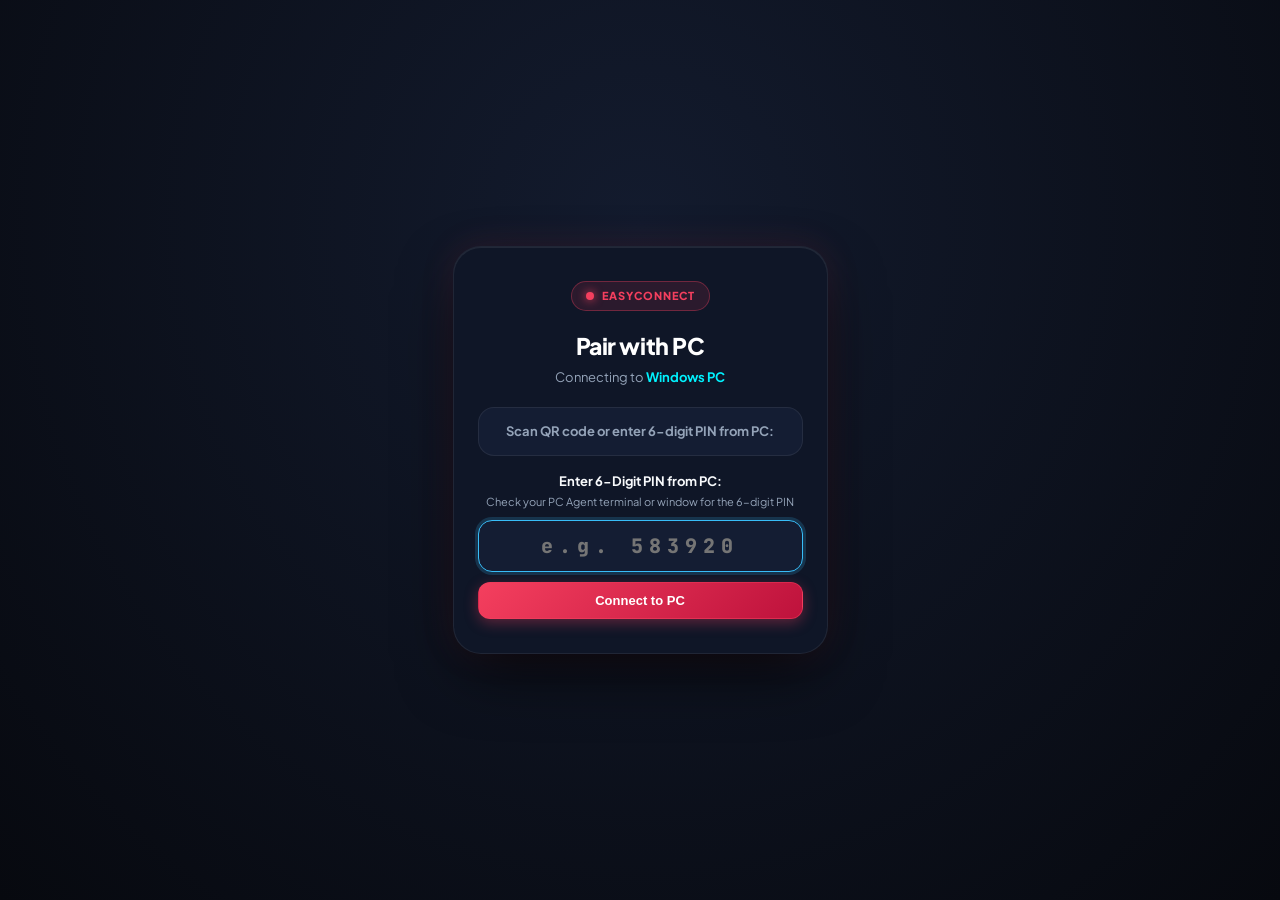
==== commit b889afe9: "Release v2.2.0: Added PC Media Server, Voice Commands & Dictation, Fixed Pairing & Loading issues, a" ====
--- a/static/index.html
+++ b/static/index.html
@@ -7,7 +7,7 @@
   <link rel="icon" type="image/x-icon" href="/static/favicon.ico">
   <link rel="icon" type="image/svg+xml" href="/static/icon.svg">
   <link rel="apple-touch-icon" href="/static/icon.png">
-  <link rel="stylesheet" href="/static/style.css?v=4.1">
+  <link rel="stylesheet" href="/static/style.css?v=5.2">
   <link rel="preconnect" href="https://fonts.googleapis.com">
   <link rel="preconnect" href="https://fonts.gstatic.com" crossorigin>
   <link href="https://fonts.googleapis.com/css2?family=Plus+Jakarta+Sans:wght@500;600;700;800&family=JetBrains+Mono:wght@500;600;700&display=swap" rel="stylesheet">
@@ -25,15 +25,18 @@
       <p class="pair-desc">Connecting to <span id="target-pc-name" class="highlight">Windows PC</span></p>
 
       <div id="pair-status-box" class="status-box">
-        <span class="spinner"></span>
-        <span id="pair-status-text">Validating QR token...</span>
+        <span class="spinner" id="pair-spinner" style="display: none;"></span>
+        <span id="pair-status-text">Ready to connect</span>
       </div>
 
-      <div class="manual-pair-box" id="manual-pair-box" style="display: none; margin-top: 16px;">
+      <div class="manual-pair-box" id="manual-pair-box" style="margin-top: 16px;">
         <p style="font-size: 13px; font-weight: 700; color: var(--text-main); margin-bottom: 4px;">Enter 6-Digit PIN from PC:</p>
-        <p style="font-size: 11px; color: var(--text-muted); margin-bottom: 10px;">Check your PC Agent window for the 6-digit PIN</p>
-        <input type="text" id="manual-token-input" placeholder="e.g. 583920" class="input-field" style="font-family: var(--font-mono); font-size: 18px; text-align: center; letter-spacing: 4px; font-weight: 800;">
-        <button id="manual-pair-btn" class="btn btn-primary" style="margin-top: 10px; width: 100%;">Connect to PC</button>
+        <p style="font-size: 11px; color: var(--text-muted); margin-bottom: 10px;">Check your PC Agent terminal or window for the 6-digit PIN</p>
+        <input type="text" id="manual-token-input" placeholder="e.g. 583920" maxlength="6" inputmode="numeric" class="input-field" style="font-family: var(--font-mono); font-size: 20px; text-align: center; letter-spacing: 6px; font-weight: 800;">
+        <button id="manual-pair-btn" class="btn btn-primary" style="margin-top: 10px; width: 100%; display: flex; align-items: center; justify-content: center; gap: 8px;">
+          <span id="manual-pair-spinner" class="spinner" style="display: none; width: 14px; height: 14px; border-width: 2px;"></span>
+          <span id="manual-pair-btn-text">Connect to PC</span>
+        </button>
       </div>
     </div>
   </div>
@@ -51,6 +54,9 @@
         </div>
       </div>
       <div class="header-right">
+        <button id="btn-voice-control" class="btn-action-voice" title="Voice Commands & Speech Dictation">
+          <span>🎙️ Voice</span>
+        </button>
         <button id="btn-panic-mode" class="btn-action-panic" title="Boss Key: Hide screen & mute sound instantly">
           <span>🚨 Boss</span>
         </button>
@@ -527,6 +533,7 @@
         <div class="segmented-pills">
           <button class="file-pill active" data-filetab="files">📁 File Explorer</button>
           <button class="file-pill" data-filetab="clipboard">📋 Clipboard Sync</button>
+          <button class="file-pill" data-filetab="media">🎬 PC Media Server</button>
         </div>
 
         <!-- Sub: File Explorer -->
@@ -584,6 +591,54 @@
             <div style="margin-top: 16px;">
               <span class="card-section-label">🕒 RECENT CLIPBOARD HISTORY</span>
               <div id="clip-history-container" class="history-chips"></div>
+            </div>
+          </div>
+        </div>
+
+        <!-- Sub: PC Media Server -->
+        <div id="filetab-media" class="file-sub-panel">
+          <div class="app-card">
+            <div class="card-header">
+              <div class="flex gap-2" style="align-items: center;">
+                <span style="font-size: 22px;">🎬</span>
+                <div>
+                  <h3>PC Media Server</h3>
+                  <p style="font-size: 11px; color: var(--text-muted); margin-top: 2px;">Stream PC movies, music & photos directly to phone</p>
+                </div>
+              </div>
+              <button id="btn-refresh-media" class="btn btn-sm btn-tool">↻ Rescan</button>
+            </div>
+
+            <!-- Media Category Filter Pills -->
+            <div class="media-filter-bar">
+              <button class="media-filter-pill active" data-media-type="all">✨ All</button>
+              <button class="media-filter-pill" data-media-type="video">🎬 Videos</button>
+              <button class="media-filter-pill" data-media-type="audio">🎵 Music</button>
+              <button class="media-filter-pill" data-media-type="image">🖼️ Photos</button>
+            </div>
+
+            <!-- Media Search / Quick Filter Input -->
+            <div class="type-box" style="margin-top: 10px; margin-bottom: 8px;">
+              <input type="text" id="media-search-input" placeholder="Search movies, tracks, photos..." class="input-field" style="padding: 10px 14px; font-size: 12px;">
+            </div>
+
+            <!-- Media Folders Bar (Chips of scanned PC folders) -->
+            <div id="media-folders-chips" class="quick-folders" style="margin-bottom: 10px;"></div>
+
+            <!-- Media Stats Count Banner -->
+            <div class="media-stats-banner">
+              <span id="media-counts-text">Scanning PC media library...</span>
+              <span id="media-active-filter-badge" class="badge-tag-mini" style="font-size: 10px; color: var(--cyan); background: rgba(0, 242, 254, 0.12); padding: 2px 7px; border-radius: 6px; font-weight: 800;">Local Wi-Fi Stream</span>
+            </div>
+
+            <!-- Media Grid of Cards -->
+            <div id="media-grid-container" class="media-grid" style="margin-top: 12px;">
+              <div class="empty-state" style="grid-column: 1 / -1; padding: 32px 16px; text-align: center;">
+                <div style="font-size: 32px; margin-bottom: 8px;">🎬</div>
+                <div style="font-size: 13px; font-weight: 700; color: #fff; margin-bottom: 4px;">PC Media Server</div>
+                <div style="font-size: 11px; color: var(--text-muted); margin-bottom: 12px;">Stream movies, music & photos from your PC</div>
+                <button class="btn btn-sm btn-tool" style="margin: 0 auto;" onclick="loadMediaLibrary()">📁 Load Media Files</button>
+              </div>
             </div>
           </div>
         </div>
@@ -891,8 +946,78 @@
       </div>
     </div>
 
+    <!-- Media Stream Player Modal (Video / Audio Fullscreen Player) -->
+    <div id="modal-media-player" class="modal-overlay hidden">
+      <div class="modal-card modal-media-card">
+        <div class="card-header" style="margin-bottom: 10px;">
+          <div class="flex gap-2" style="align-items: center; min-width: 0;">
+            <span id="player-media-icon" style="font-size: 18px;">🎬</span>
+            <div style="min-width: 0;">
+              <h4 id="player-media-title" style="font-size: 13px; font-weight: 800; color: #fff; white-space: nowrap; overflow: hidden; text-overflow: ellipsis;">Playing Video</h4>
+              <span id="player-media-sub" style="font-size: 10px; color: var(--text-muted); font-family: var(--font-mono);">0 MB • MP4</span>
+            </div>
+          </div>
+          <button id="btn-close-media-player" class="btn btn-sm btn-tool" style="padding: 4px 8px; border-radius: 50%;">✕</button>
+        </div>
+
+        <!-- Video Viewport -->
+        <div class="player-viewport-wrap" id="player-video-viewport">
+          <video id="media-html5-video" class="player-video-element" controls playsinline preload="metadata"></video>
+        </div>
+
+        <!-- Audio Viewport (Music playback with animated vinyl disk) -->
+        <div class="player-audio-wrap hidden" id="player-audio-viewport">
+          <div class="audio-disc-visual">
+            <span class="audio-disc-icon">🎵</span>
+          </div>
+          <audio id="media-html5-audio" controls class="player-audio-element" style="width: 100%; margin-top: 14px;"></audio>
+        </div>
+
+        <!-- Image Lightbox Viewport -->
+        <div class="player-image-wrap hidden" id="player-image-viewport">
+          <img id="media-lightbox-img" src="" alt="Photo Preview" class="lightbox-img">
+        </div>
+
+        <!-- Dual Playback Action Bar: Phone Stream vs PC Screen Launch -->
+        <div class="flex gap-2" style="margin-top: 14px;">
+          <button id="btn-play-on-pc" class="btn btn-primary" style="flex: 1.4; font-size: 11.5px; font-weight: 800; background: linear-gradient(135deg, #0ea5e9, #0284c7); border-color: rgba(14, 165, 233, 0.4);">
+            <span>🖥️ Play on PC Screen</span>
+          </button>
+          <a id="btn-download-media-direct" href="#" download class="btn btn-tool" style="flex: 1; font-size: 11.5px; font-weight: 700; text-decoration: none;">
+            <span>⬇ Download</span>
+          </a>
+        </div>
+      </div>
+    </div>
+
+    <!-- Modal: Voice Commands & Speech-to-PC Assistant -->
+    <div id="modal-voice-assistant" class="screen-overlay hidden" style="backdrop-filter: blur(20px); background: rgba(5, 7, 15, 0.85); z-index: 10000; align-items: center; justify-content: center; padding: 20px;">
+      <div class="voice-assistant-card" style="max-width: 360px; width: 100%; text-align: center; background: rgba(15, 23, 42, 0.95); border: 1px solid rgba(14, 165, 233, 0.35); border-radius: 24px; padding: 26px 20px; box-shadow: 0 24px 60px rgba(0, 0, 0, 0.85);">
+        <div style="display: flex; justify-content: space-between; align-items: center; margin-bottom: 14px;">
+          <span style="font-size: 11px; font-weight: 800; letter-spacing: 1.5px; color: var(--cyan); text-transform: uppercase;">🎙️ Speech-to-PC</span>
+          <button id="btn-close-voice-modal" style="background: none; border: none; color: var(--text-muted); font-size: 18px; cursor: pointer; padding: 4px;">✕</button>
+        </div>
+
+        <div class="voice-mic-halo-wrap" id="voice-halo" style="margin: 18px auto; width: 84px; height: 84px; border-radius: 50%; background: linear-gradient(135deg, rgba(14, 165, 233, 0.25), rgba(99, 102, 241, 0.25)); display: flex; align-items: center; justify-content: center; position: relative;">
+          <div id="voice-mic-wave" class="voice-mic-wave" style="position: absolute; inset: -8px; border-radius: 50%; border: 2px solid var(--cyan); opacity: 0; pointer-events: none; transition: all 0.3s;"></div>
+          <button id="btn-toggle-voice-recording" style="width: 66px; height: 66px; border-radius: 50%; background: linear-gradient(135deg, #0ea5e9, #38bdf8); border: none; font-size: 28px; cursor: pointer; display: flex; align-items: center; justify-content: center; box-shadow: 0 8px 24px rgba(14, 165, 233, 0.4); transition: all 0.2s;">
+            🎙️
+          </button>
+        </div>
+
+        <div id="voice-status-label" style="font-size: 13.5px; font-weight: 800; color: #fff; margin-bottom: 6px;">Tap Mic to Speak</div>
+        <div id="voice-transcript-box" style="min-height: 52px; background: rgba(0, 0, 0, 0.4); border: 1px solid rgba(255, 255, 255, 0.08); border-radius: 14px; padding: 12px 14px; font-size: 12.5px; color: var(--text-muted); font-style: italic; margin-bottom: 14px; display: flex; align-items: center; justify-content: center; word-break: break-word;">
+          "Open Chrome", "Mute", or speak any sentence to type into PC...
+        </div>
+
+        <div style="font-size: 10.5px; color: var(--text-dim); line-height: 1.4;">
+          ⚡ Speaks commands in English or Hindi • Dictation auto-types into active PC window
+        </div>
+      </div>
+    </div>
+
   </div>
 
-  <script src="/static/app.js?v=4.1"></script>
+  <script src="/static/app.js?v=5.2"></script>
 </body>
 </html>
--- a/static/style.css
+++ b/static/style.css
@@ -1,81 +1,153 @@
-/* EasyConnect - Commercial AnyDesk / TeamViewer Tier Mobile Design System */
+/* ==========================================================================
+   ⚡ EASYCONNECT v2.1 — MODERN ULTRA-SLEEK OBSIDIAN DESIGN SYSTEM
+   Professional Local Wi-Fi Remote Control & Anti-Theft Hub Interface
+   ========================================================================== */
+
 :root {
-  --bg: #090c15;
-  --bg-card: #111624;
-  --bg-card-subtle: #171e30;
-  --bg-card-hover: #1e2840;
-  --border-subtle: rgba(255, 255, 255, 0.08);
-  --border-active: rgba(255, 51, 102, 0.4);
-  --border-cyan: rgba(0, 229, 255, 0.35);
+  /* Obsidian Core Surfaces */
+  --bg: #07090e;
+  --bg-elevated: #0b101c;
+  --bg-card: #0f1627;
+  --bg-card-subtle: #141d33;
+  --bg-card-hover: #1a2540;
+  --bg-glass: rgba(15, 22, 39, 0.78);
+  --bg-glass-subtle: rgba(20, 29, 51, 0.65);
+
+  /* Hairline Borders & Inset Highlights */
+  --border-subtle: rgba(255, 255, 255, 0.07);
+  --border-hover: rgba(255, 255, 255, 0.14);
+  --border-active: rgba(244, 63, 94, 0.45);
+  --border-cyan: rgba(0, 242, 254, 0.4);
+  --border-blue: rgba(56, 189, 248, 0.4);
+
+  /* Vibrant Modern Accent Palette */
+  --red: #f43f5e;
+  --red-dark: #be123c;
+  --red-glow: rgba(244, 63, 94, 0.35);
   
-  /* AnyDesk & TeamViewer Signature Accents */
-  --red: #ff3366;
-  --red-dark: #e11d48;
-  --red-glow: rgba(255, 51, 102, 0.35);
-  --blue: #00e5ff;
-  --blue-tech: #38bdf8;
-  --cyan: #00e5ff;
-  --purple: #8b5cf6;
+  --cyan: #00f2fe;
+  --cyan-glow: rgba(0, 242, 254, 0.3);
+  
+  --blue: #38bdf8;
+  --blue-tech: #0ea5e9;
+  --blue-glow: rgba(56, 189, 248, 0.3);
+  
+  --purple: #a855f7;
+  --purple-glow: rgba(168, 85, 247, 0.3);
+  
   --pink: #ec4899;
   --green: #10b981;
+  --green-glow: rgba(16, 185, 129, 0.3);
+  
   --amber: #f59e0b;
+  --amber-glow: rgba(245, 158, 11, 0.3);
+  
   --orange: #f97316;
   --indigo: #6366f1;
-  
+
+  /* Typography Colors */
   --text-main: #f8fafc;
   --text-muted: #94a3b8;
   --text-dim: #64748b;
-  --font-main: 'Plus Jakarta Sans', system-ui, -apple-system, sans-serif;
-  --font-mono: 'JetBrains Mono', monospace;
-}
-
-* {
+  --text-dark: #0b0f19;
+
+  /* Typography Scales */
+  --font-main: 'Plus Jakarta Sans', system-ui, -apple-system, BlinkMacSystemFont, 'Segoe UI', Roboto, sans-serif;
+  --font-mono: 'JetBrains Mono', 'Fira Code', monospace;
+
+  /* Elevation Shadows */
+  --shadow-sm: 0 2px 6px rgba(0, 0, 0, 0.25);
+  --shadow-md: 0 8px 24px -4px rgba(0, 0, 0, 0.45);
+  --shadow-lg: 0 16px 40px -8px rgba(0, 0, 0, 0.6);
+  --shadow-card: inset 0 1px 0 0 rgba(255, 255, 255, 0.06), 0 10px 28px -6px rgba(0, 0, 0, 0.5);
+
+  /* Safe Area Offsets */
+  --safe-top: env(safe-area-inset-top, 0px);
+  --safe-bottom: env(safe-area-inset-bottom, 0px);
+}
+
+/* ==========================================================================
+   RESET & FOUNDATION
+   ========================================================================== */
+
+*, *::before, *::after {
   box-sizing: border-box;
   margin: 0;
   padding: 0;
   -webkit-tap-highlight-color: transparent;
   user-select: none;
+  -webkit-user-select: none;
 }
 
 html, body {
   height: 100%;
   height: 100dvh;
   background-color: var(--bg);
+  background-image: 
+    radial-gradient(circle at 50% -10%, rgba(56, 189, 248, 0.08) 0%, transparent 60%),
+    radial-gradient(circle at 85% 95%, rgba(244, 63, 94, 0.05) 0%, transparent 50%);
+  background-attachment: fixed;
   color: var(--text-main);
   font-family: var(--font-main);
+  font-size: 14px;
+  line-height: 1.45;
   overflow: hidden;
-  font-size: 14px;
-}
-
+  -webkit-font-smoothing: antialiased;
+  -moz-osx-font-smoothing: grayscale;
+  touch-action: manipulation;
+}
+
+/* Utility Helpers */
 .hidden { display: none !important; }
 .flex { display: flex; }
 .gap-2 { gap: 8px; }
 .text-center { text-align: center; }
 .flex-between { display: flex; align-items: center; justify-content: space-between; }
+.grid-2 { display: grid; grid-template-columns: repeat(2, minmax(0, 1fr)); gap: 8px; }
+.grid-3 { display: grid; grid-template-columns: repeat(3, minmax(0, 1fr)); gap: 7px; }
 .grid-4 { display: grid; grid-template-columns: repeat(4, minmax(0, 1fr)); gap: 8px; }
 
-/* Pairing Overlay (AnyDesk 'Connect to Desk' Aesthetic) */
+/* Scrollbars */
+::-webkit-scrollbar { width: 4px; height: 4px; }
+::-webkit-scrollbar-track { background: transparent; }
+::-webkit-scrollbar-thumb { background: rgba(255, 255, 255, 0.12); border-radius: 4px; }
+::-webkit-scrollbar-thumb:hover { background: rgba(255, 255, 255, 0.22); }
+
+/* ==========================================================================
+   PAIRING OVERLAY (Hero Glassmorphic Connect Dialog)
+   ========================================================================== */
+
 .screen-overlay {
   position: fixed;
   inset: 0;
-  background: radial-gradient(circle at 50% 30%, #151b2b 0%, #070910 100%);
+  background: radial-gradient(ellipse at 50% 25%, #131b2e 0%, #07090f 100%);
   backdrop-filter: blur(28px);
+  -webkit-backdrop-filter: blur(28px);
   z-index: 100;
   display: flex;
   align-items: center;
   justify-content: center;
-  padding: 24px;
+  padding: 20px;
 }
 
 .pair-card {
   width: 100%;
-  max-width: 370px;
-  padding: 34px 26px;
+  max-width: 375px;
+  padding: 34px 24px;
   border-radius: 28px;
   background: var(--bg-card);
-  border: 1px solid var(--border-active);
+  border: 1px solid var(--border-subtle);
+  box-shadow: 
+    inset 0 1px 0 0 rgba(255, 255, 255, 0.08),
+    0 24px 64px -12px rgba(0, 0, 0, 0.8),
+    0 0 35px rgba(244, 63, 94, 0.12);
   text-align: center;
-  box-shadow: 0 24px 60px rgba(0, 0, 0, 0.8), 0 0 40px rgba(255, 51, 102, 0.15);
+  animation: slideUp 0.3s cubic-bezier(0.16, 1, 0.3, 1);
+}
+
+@keyframes slideUp {
+  from { opacity: 0; transform: translateY(18px) scale(0.97); }
+  to { opacity: 1; transform: translateY(0) scale(1); }
 }
 
 .brand-badge {
@@ -83,10 +155,10 @@
   align-items: center;
   gap: 8px;
   padding: 6px 14px;
-  border-radius: 20px;
-  background: rgba(255, 51, 102, 0.15);
-  border: 1px solid rgba(255, 51, 102, 0.4);
-  color: #ff3366;
+  border-radius: 9999px;
+  background: rgba(244, 63, 94, 0.12);
+  border: 1px solid rgba(244, 63, 94, 0.35);
+  color: var(--red);
   font-size: 11px;
   font-weight: 800;
   letter-spacing: 1px;
@@ -99,12 +171,13 @@
   border-radius: 50%;
   background: var(--red);
   box-shadow: 0 0 10px var(--red);
+  animation: pulse 1.8s infinite;
 }
 
 .pair-card h2 {
-  font-size: 22px;
-  font-weight: 800;
-  letter-spacing: -0.3px;
+  font-size: 23px;
+  font-weight: 800;
+  letter-spacing: -0.02em;
   margin-bottom: 6px;
   color: #fff;
 }
@@ -116,7 +189,7 @@
 }
 
 .highlight {
-  color: var(--blue);
+  color: var(--cyan);
   font-weight: 700;
 }
 
@@ -125,7 +198,7 @@
   align-items: center;
   justify-content: center;
   gap: 12px;
-  padding: 14px;
+  padding: 14px 16px;
   border-radius: 16px;
   background: var(--bg-card-subtle);
   border: 1px solid var(--border-subtle);
@@ -137,18 +210,22 @@
 .spinner {
   width: 18px;
   height: 18px;
-  border: 2px solid var(--border-subtle);
+  border: 2px solid rgba(255, 255, 255, 0.12);
   border-top-color: var(--red);
   border-radius: 50%;
   animation: spin 0.7s linear infinite;
+  flex-shrink: 0;
 }
 
 @keyframes spin { to { transform: rotate(360deg); } }
 
-/* App Shell: Grid Layout (Clean 3-Row Architecture: Header, Main, Bottom Nav) */
+/* ==========================================================================
+   APP SHELL ARCHITECTURE
+   ========================================================================== */
+
 .app-container {
   display: grid;
-  grid-template-rows: 50px 1fr 58px;
+  grid-template-rows: auto 1fr auto;
   height: 100vh;
   height: 100dvh;
   overflow: hidden;
@@ -156,24 +233,33 @@
   background-color: var(--bg);
 }
 
-/* 1. Header (Clean Minimal Session Bar) */
+/* 1. Header (Clean Sleek Session Bar) */
 .app-header {
-  height: 50px;
+  min-height: 52px;
+  padding: 0 14px;
+  padding-top: var(--safe-top);
   display: flex;
   align-items: center;
   justify-content: space-between;
-  padding: 0 16px;
-  background: rgba(12, 16, 26, 0.96);
+  background: rgba(11, 16, 28, 0.88);
   backdrop-filter: blur(20px);
   -webkit-backdrop-filter: blur(20px);
   border-bottom: 1px solid var(--border-subtle);
-  z-index: 10;
+  z-index: 30;
+  box-shadow: 0 4px 20px rgba(0, 0, 0, 0.25);
+}
+
+.header-left {
+  display: flex;
+  align-items: center;
+  min-width: 0;
 }
 
 .status-badge {
   display: flex;
   align-items: center;
   gap: 8px;
+  min-width: 0;
 }
 
 .status-dot {
@@ -181,38 +267,41 @@
   height: 8px;
   border-radius: 50%;
   background: var(--green);
-  box-shadow: 0 0 8px var(--green);
+  box-shadow: 0 0 10px var(--green);
   flex-shrink: 0;
 }
 
 .pc-name {
-  font-size: 14px;
-  font-weight: 800;
-  max-width: 130px;
+  font-size: 13.5px;
+  font-weight: 800;
+  max-width: 140px;
   overflow: hidden;
   text-overflow: ellipsis;
   white-space: nowrap;
-  letter-spacing: -0.3px;
+  letter-spacing: -0.015em;
   color: #fff;
 }
 
 .header-right {
   display: flex;
   align-items: center;
-  gap: 8px;
+  gap: 6px;
   flex-shrink: 0;
 }
 
 .latency-pill {
   font-size: 10px;
-  font-weight: 700;
+  font-weight: 800;
   color: var(--green);
   background: rgba(16, 185, 129, 0.12);
-  border: 1px solid rgba(16, 185, 129, 0.25);
-  padding: 2px 7px;
-  border-radius: 6px;
+  border: 1px solid rgba(16, 185, 129, 0.28);
+  padding: 3px 8px;
+  border-radius: 9999px;
   white-space: nowrap;
   font-family: var(--font-mono);
+  display: inline-flex;
+  align-items: center;
+  gap: 4px;
 }
 
 .btn-action-lock, .btn-action-panic {
@@ -220,55 +309,96 @@
   align-items: center;
   justify-content: center;
   gap: 4px;
-  height: 28px;
-  padding: 0 9px;
-  border-radius: 8px;
+  height: 30px;
+  padding: 0 10px;
+  border-radius: 9999px;
   font-size: 11px;
-  font-weight: 700;
+  font-weight: 800;
+  letter-spacing: 0.2px;
   cursor: pointer;
   white-space: nowrap;
   flex-shrink: 0;
-  transition: all 0.12s ease;
+  transition: all 0.15s cubic-bezier(0.4, 0, 0.2, 1);
+  box-shadow: var(--shadow-sm);
 }
 
 .btn-action-lock {
-  background: rgba(245, 158, 11, 0.12);
-  border: 1px solid rgba(245, 158, 11, 0.35);
+  background: rgba(245, 158, 11, 0.14);
+  border: 1px solid rgba(245, 158, 11, 0.38);
   color: #fbbf24;
 }
 
 .btn-action-lock:active {
   background: #f59e0b;
-  color: #000;
-  transform: scale(0.96);
+  color: #0b0f19;
+  transform: scale(0.95);
+  box-shadow: 0 0 14px var(--amber-glow);
 }
 
 .btn-action-panic {
-  background: rgba(255, 51, 102, 0.12);
-  border: 1px solid rgba(255, 51, 102, 0.35);
-  color: #ff3366;
+  background: rgba(244, 63, 94, 0.14);
+  border: 1px solid rgba(244, 63, 94, 0.4);
+  color: #fda4af;
 }
 
 .btn-action-panic:active {
-  background: #ff3366;
-  color: #fff;
-  transform: scale(0.96);
-  box-shadow: 0 0 12px var(--red-glow);
-}
-
-/* Auto-Update Alert Banner */
+  background: var(--red);
+  color: #fff;
+  transform: scale(0.95);
+  box-shadow: 0 0 16px var(--red-glow);
+}
+
+.btn-action-voice {
+  display: inline-flex;
+  align-items: center;
+  justify-content: center;
+  gap: 4px;
+  height: 30px;
+  padding: 0 10px;
+  border-radius: 9999px;
+  font-size: 11px;
+  font-weight: 800;
+  letter-spacing: 0.2px;
+  cursor: pointer;
+  transition: all 0.15s ease;
+  background: rgba(14, 165, 233, 0.14);
+  border: 1px solid rgba(14, 165, 233, 0.4);
+  color: #38bdf8;
+}
+.btn-action-voice:active, .btn-action-voice.listening {
+  background: #0ea5e9;
+  color: #fff;
+  transform: scale(0.95);
+  box-shadow: 0 0 16px rgba(14, 165, 233, 0.5);
+}
+
+@keyframes pulse-wave {
+  0% { transform: scale(0.95); opacity: 0.8; }
+  50% { transform: scale(1.2); opacity: 0.2; }
+  100% { transform: scale(0.95); opacity: 0.8; }
+}
+.pulse-wave-anim {
+  animation: pulse-wave 1.5s infinite ease-in-out !important;
+}
+
+/* Auto-Update Notification Banner */
 .update-alert-banner {
   display: flex;
   align-items: center;
   justify-content: space-between;
   gap: 8px;
-  padding: 8px 12px;
-  background: linear-gradient(135deg, rgba(245, 158, 11, 0.16), rgba(249, 115, 22, 0.16));
+  padding: 8px 14px;
+  background: linear-gradient(135deg, rgba(245, 158, 11, 0.18), rgba(249, 115, 22, 0.18));
   border-bottom: 1px solid rgba(245, 158, 11, 0.35);
   color: #fbbf24;
-  font-size: 12px;
+  font-size: 11.5px;
   font-weight: 700;
   animation: fadeIn 0.25s ease;
+}
+
+@keyframes fadeIn {
+  from { opacity: 0; transform: translateY(-4px); }
+  to { opacity: 1; transform: translateY(0); }
 }
 
 .update-banner-left {
@@ -299,7 +429,7 @@
 
 .btn-update-apply {
   background: #fbbf24;
-  color: #0b0f19;
+  color: #07090f;
   border: none;
   border-radius: 6px;
   padding: 4px 10px;
@@ -320,60 +450,14 @@
   padding: 0 4px;
 }
 
-/* Virtual Modifier Key Strip */
-.modifier-strip {
-  display: flex;
-  gap: 5px;
-  overflow-x: auto;
-  scrollbar-width: none;
-  margin-bottom: 10px;
-  padding-bottom: 2px;
-}
-
-.modifier-strip::-webkit-scrollbar { display: none; }
-
-.btn-mod-key {
-  flex-shrink: 0;
-  padding: 6px 11px;
-  background: var(--bg-card-subtle);
-  border: 1px solid var(--border-subtle);
-  border-radius: 8px;
-  color: var(--text-main);
-  font-family: var(--font-mono);
-  font-size: 11px;
-  font-weight: 700;
-  cursor: pointer;
-  transition: all 0.12s;
-}
-
-.btn-mod-key:active {
-  background: var(--red);
-  color: #fff;
-  border-color: var(--red);
-  transform: scale(0.95);
-  box-shadow: 0 0 10px var(--red-glow);
-}
-
-@media (max-width: 380px) {
-  .latency-pill { display: none; }
-  .btn-action-lock span:last-child,
-  .btn-action-panic span:last-child {
-    display: none;
-  }
-  .btn-action-lock, .btn-action-panic {
-    width: 32px;
-    height: 32px;
-    padding: 0;
-    border-radius: 50%;
-    font-size: 14px;
-  }
-}
-
-/* 2. Main Content Area (Independent Scroll) */
+/* ==========================================================================
+   2. MAIN CONTENT AREA & NAVIGATION
+   ========================================================================== */
+
 .main-content {
   overflow-y: auto;
   overflow-x: hidden;
-  padding: 10px 12px 14px 12px;
+  padding: 10px 12px 16px 12px;
   height: 100%;
   -webkit-overflow-scrolling: touch;
 }
@@ -381,14 +465,20 @@
 .tab-panel {
   display: none;
   height: 100%;
+  animation: tabFadeIn 0.18s ease-out;
 }
 
 .tab-panel.active { display: block; }
 
-/* Segmented Pills (Horizontal Scrolling Pill Bar) */
+@keyframes tabFadeIn {
+  from { opacity: 0; transform: translateY(3px); }
+  to { opacity: 1; transform: translateY(0); }
+}
+
+/* Modern Segmented Control Pills */
 .segmented-pills {
   display: flex;
-  gap: 6px;
+  gap: 5px;
   padding: 4px;
   border-radius: 16px;
   background: var(--bg-card);
@@ -397,42 +487,55 @@
   overflow-x: auto;
   -webkit-overflow-scrolling: touch;
   scrollbar-width: none;
+  box-shadow: inset 0 1px 3px rgba(0, 0, 0, 0.3);
 }
 
 .segmented-pills::-webkit-scrollbar { display: none; }
 
 .sub-pill, .view-pill, .file-pill {
   flex-shrink: 0;
-  padding: 8px 14px;
+  padding: 7px 13px;
   border-radius: 12px;
-  background: none;
-  border: none;
+  background: transparent;
+  border: 1px solid transparent;
   color: var(--text-muted);
   font-weight: 700;
-  font-size: 12px;
+  font-size: 11.5px;
   cursor: pointer;
   white-space: nowrap;
   text-align: center;
-  transition: all 0.15s;
+  transition: all 0.16s cubic-bezier(0.4, 0, 0.2, 1);
+}
+
+.sub-pill:hover, .view-pill:hover, .file-pill:hover {
+  color: var(--text-main);
+  background: rgba(255, 255, 255, 0.04);
 }
 
 .sub-pill.active, .view-pill.active, .file-pill.active {
-  background: linear-gradient(135deg, #ff3366, #e11d48);
-  color: #fff;
-  font-weight: 800;
-  box-shadow: 0 4px 14px rgba(255, 51, 102, 0.4);
+  background: linear-gradient(135deg, #f43f5e, #be123c);
+  color: #fff;
+  font-weight: 800;
+  border-color: rgba(244, 63, 94, 0.5);
+  box-shadow: 0 4px 14px var(--red-glow);
+  transform: translateY(-0.5px);
 }
 
 .sub-panel, .view-panel, .file-sub-panel { display: none; }
 .sub-panel.active, .view-panel.active, .file-sub-panel.active { display: block; }
 
-/* App Cards */
+/* ==========================================================================
+   CARDS & CONTAINERS
+   ========================================================================== */
+
 .app-card {
   border-radius: 22px;
   padding: 14px;
   background: var(--bg-card);
   border: 1px solid var(--border-subtle);
-  box-shadow: 0 8px 24px rgba(0, 0, 0, 0.4);
+  box-shadow: var(--shadow-card);
+  position: relative;
+  transition: border-color 0.15s ease;
 }
 
 .card-header {
@@ -443,9 +546,10 @@
 }
 
 .app-card h3 {
-  font-size: 16px;
-  font-weight: 800;
-  letter-spacing: -0.2px;
+  font-size: 15px;
+  font-weight: 800;
+  letter-spacing: -0.015em;
+  color: #fff;
 }
 
 .card-section-label {
@@ -455,19 +559,7 @@
   color: var(--text-dim);
   display: block;
   margin-bottom: 8px;
-}
-
-/* Grids with Safe Responsive Wrapping */
-.grid-2 {
-  display: grid;
-  grid-template-columns: repeat(2, minmax(0, 1fr));
-  gap: 8px;
-}
-
-.grid-3 {
-  display: grid;
-  grid-template-columns: repeat(3, minmax(0, 1fr));
-  gap: 6px;
+  text-transform: uppercase;
 }
 
 /* Icon Badges */
@@ -478,21 +570,25 @@
   display: flex;
   align-items: center;
   justify-content: center;
-  font-size: 16px;
+  font-size: 15px;
   flex-shrink: 0;
-}
-
-.badge-blue { background: rgba(59, 130, 246, 0.2); border: 1px solid rgba(59, 130, 246, 0.4); }
-.badge-purple { background: rgba(139, 92, 246, 0.2); border: 1px solid rgba(139, 92, 246, 0.4); }
-.badge-amber { background: rgba(245, 158, 11, 0.2); border: 1px solid rgba(245, 158, 11, 0.4); }
-.badge-red { background: rgba(255, 51, 102, 0.2); border: 1px solid rgba(255, 51, 102, 0.4); }
-.badge-cyan { background: rgba(0, 229, 255, 0.2); border: 1px solid rgba(0, 229, 255, 0.4); }
-.badge-green { background: rgba(16, 185, 129, 0.2); border: 1px solid rgba(16, 185, 129, 0.4); }
-.badge-indigo { background: rgba(99, 102, 241, 0.2); border: 1px solid rgba(99, 102, 241, 0.4); }
-.badge-orange { background: rgba(249, 115, 22, 0.2); border: 1px solid rgba(249, 115, 22, 0.4); }
-.badge-dark { background: rgba(255, 255, 255, 0.1); border: 1px solid rgba(255, 255, 255, 0.2); }
-
-/* ================= 1. TRACKPAD (AnyDesk Precision Matte Surface) ================= */
+  box-shadow: inset 0 1px 0 rgba(255, 255, 255, 0.1);
+}
+
+.badge-blue { background: rgba(56, 189, 248, 0.16); border: 1px solid rgba(56, 189, 248, 0.35); }
+.badge-purple { background: rgba(168, 85, 247, 0.16); border: 1px solid rgba(168, 85, 247, 0.35); }
+.badge-amber { background: rgba(245, 158, 11, 0.16); border: 1px solid rgba(245, 158, 11, 0.35); }
+.badge-red { background: rgba(244, 63, 94, 0.16); border: 1px solid rgba(244, 63, 94, 0.35); }
+.badge-cyan { background: rgba(0, 242, 254, 0.16); border: 1px solid rgba(0, 242, 254, 0.35); }
+.badge-green { background: rgba(16, 185, 129, 0.16); border: 1px solid rgba(16, 185, 129, 0.35); }
+.badge-indigo { background: rgba(99, 102, 241, 0.16); border: 1px solid rgba(99, 102, 241, 0.35); }
+.badge-orange { background: rgba(249, 115, 22, 0.16); border: 1px solid rgba(249, 115, 22, 0.35); }
+.badge-dark { background: rgba(255, 255, 255, 0.08); border: 1px solid rgba(255, 255, 255, 0.16); }
+
+/* ==========================================================================
+   1. TRACKPAD (Precision Matte Glass Texture)
+   ========================================================================== */
+
 .trackpad-screen {
   display: flex;
   flex-direction: column;
@@ -509,6 +605,7 @@
   background: var(--bg-card);
   border: 1px solid var(--border-subtle);
   flex-shrink: 0;
+  box-shadow: var(--shadow-sm);
 }
 
 .speed-toggle {
@@ -525,8 +622,8 @@
 }
 
 .btn-speed {
-  padding: 4px 8px;
-  border-radius: 6px;
+  padding: 4px 9px;
+  border-radius: 8px;
   background: var(--bg-card-subtle);
   border: 1px solid var(--border-subtle);
   color: var(--text-muted);
@@ -550,7 +647,7 @@
 
 .btn-scroll {
   padding: 4px 10px;
-  border-radius: 6px;
+  border-radius: 8px;
   background: var(--bg-card-subtle);
   border: 1px solid var(--border-subtle);
   color: var(--text-main);
@@ -563,38 +660,46 @@
 
 .btn-scroll:active { background: var(--red); color: #fff; }
 
-/* Clean Minimal Trackpad Surface */
+/* Clean Minimal Trackpad Surface with Dot-Matrix Grid */
 .touch-surface {
   flex: 1;
-  min-height: 220px;
-  background-color: #0b0f19;
-  border: 1px solid rgba(255, 255, 255, 0.08);
-  border-radius: 18px;
+  min-height: 230px;
+  background-color: #0a0e1a;
+  background-image: radial-gradient(rgba(255, 255, 255, 0.07) 1.2px, transparent 1.2px);
+  background-size: 22px 22px;
+  border: 1px solid rgba(255, 255, 255, 0.09);
+  border-radius: 20px;
   position: relative;
   overflow: hidden;
   touch-action: none;
   display: flex;
   align-items: center;
   justify-content: center;
-  box-shadow: inset 0 2px 14px rgba(0, 0, 0, 0.5);
-  transition: border-color 0.15s;
+  box-shadow: 
+    inset 0 3px 18px rgba(0, 0, 0, 0.65),
+    inset 0 0 0 1px rgba(255, 255, 255, 0.03);
+  transition: border-color 0.15s ease, box-shadow 0.15s ease;
 }
 
 .touch-surface:active {
-  border-color: rgba(255, 51, 102, 0.35);
+  border-color: rgba(244, 63, 94, 0.45);
+  box-shadow: 
+    inset 0 3px 18px rgba(0, 0, 0, 0.65),
+    0 0 20px rgba(244, 63, 94, 0.15);
 }
 
 .virtual-pointer {
   position: absolute;
-  width: 28px;
-  height: 28px;
+  width: 30px;
+  height: 30px;
   border-radius: 50%;
-  background: rgba(255, 51, 102, 0.35);
+  background: rgba(244, 63, 94, 0.28);
   border: 2px solid var(--red);
-  box-shadow: 0 0 14px var(--red-glow);
+  box-shadow: 0 0 16px var(--red-glow);
   transform: translate(-50%, -50%);
   pointer-events: none;
   display: none;
+  z-index: 10;
 }
 
 .gesture-indicator {
@@ -603,9 +708,9 @@
   left: 50%;
   transform: translate(-50%, -50%) scale(0.85);
   padding: 8px 18px;
-  background: rgba(11, 15, 25, 0.95);
+  background: rgba(11, 16, 28, 0.94);
   border: 1.5px solid var(--red);
-  box-shadow: 0 8px 24px rgba(0, 0, 0, 0.8), 0 0 20px var(--red-glow);
+  box-shadow: 0 10px 30px rgba(0, 0, 0, 0.8), 0 0 20px var(--red-glow);
   border-radius: 9999px;
   color: #ffffff;
   font-size: 13px;
@@ -615,7 +720,8 @@
   transition: opacity 0.15s ease, transform 0.15s cubic-bezier(0.34, 1.56, 0.64, 1);
   z-index: 100;
   white-space: nowrap;
-  backdrop-filter: blur(12px);
+  backdrop-filter: blur(14px);
+  -webkit-backdrop-filter: blur(14px);
 }
 
 .gesture-indicator.visible {
@@ -626,40 +732,41 @@
 .touch-guidelines {
   text-align: center;
   pointer-events: none;
-  opacity: 0.35;
+  opacity: 0.45;
   user-select: none;
 }
 
 .touch-icon-wrap {
   font-size: 26px;
-  color: var(--text-dim);
+  color: var(--blue);
   margin-bottom: 2px;
   line-height: 1;
 }
 
 .touch-main-text {
-  font-size: 13.5px;
+  font-size: 13px;
   font-weight: 700;
   color: var(--text-main);
+  letter-spacing: 0.2px;
 }
 
 .touch-sub-text {
   font-size: 11px;
-  margin-top: 2px;
+  margin-top: 3px;
   color: var(--text-dim);
 }
 
-/* Ergonomic Bottom Click Pads */
+/* Ergonomic Bottom Click Pads (Tactile Keycaps) */
 .touch-click-pads {
   display: grid;
   grid-template-columns: 2fr 1fr 2fr;
-  gap: 6px;
-  height: 50px;
+  gap: 7px;
+  height: 52px;
   flex-shrink: 0;
 }
 
 .pad-btn {
-  border-radius: 12px;
+  border-radius: 14px;
   background: var(--bg-card);
   border: 1px solid var(--border-subtle);
   color: var(--text-main);
@@ -667,29 +774,68 @@
   align-items: center;
   justify-content: center;
   cursor: pointer;
-  transition: all 0.1s;
-  box-shadow: 0 2px 6px rgba(0, 0, 0, 0.25);
+  transition: all 0.12s cubic-bezier(0.4, 0, 0.2, 1);
+  box-shadow: 
+    inset 0 1px 0 rgba(255, 255, 255, 0.08),
+    0 2px 6px rgba(0, 0, 0, 0.35);
 }
 
 .pad-title {
-  font-size: 11.5px;
-  font-weight: 800;
-  letter-spacing: 0.5px;
+  font-size: 11px;
+  font-weight: 800;
+  letter-spacing: 0.6px;
 }
 
 .pad-btn:active {
   background: var(--red);
   color: #fff;
   border-color: var(--red);
-  transform: scale(0.98);
-  box-shadow: 0 0 14px var(--red-glow);
-}
-
-/* ================= 2. REMOTE & KEYS ================= */
+  transform: translateY(2px) scale(0.98);
+  box-shadow: 0 0 16px var(--red-glow);
+}
+
+/* ==========================================================================
+   2. REMOTE KEYBOARD & SHORTCUTS
+   ========================================================================== */
+
+.modifier-strip {
+  display: flex;
+  gap: 5px;
+  overflow-x: auto;
+  scrollbar-width: none;
+  margin-bottom: 10px;
+  padding-bottom: 2px;
+}
+
+.modifier-strip::-webkit-scrollbar { display: none; }
+
+.btn-mod-key {
+  flex-shrink: 0;
+  padding: 6px 11px;
+  background: var(--bg-card-subtle);
+  border: 1px solid var(--border-subtle);
+  border-radius: 9px;
+  color: var(--text-main);
+  font-family: var(--font-mono);
+  font-size: 11px;
+  font-weight: 700;
+  cursor: pointer;
+  transition: all 0.12s;
+  box-shadow: inset 0 1px 0 rgba(255, 255, 255, 0.06);
+}
+
+.btn-mod-key:active {
+  background: var(--red);
+  color: #fff;
+  border-color: var(--red);
+  transform: translateY(1.5px) scale(0.96);
+  box-shadow: 0 0 12px var(--red-glow);
+}
+
 .type-box {
   display: flex;
   gap: 8px;
-  margin-bottom: 12px;
+  margin-bottom: 14px;
 }
 
 .input-field {
@@ -702,26 +848,31 @@
   font-size: 13px;
   outline: none;
   font-family: inherit;
-  transition: border-color 0.15s;
+  transition: all 0.15s ease;
+  box-shadow: inset 0 2px 4px rgba(0, 0, 0, 0.35);
 }
 
 .input-field:focus {
   border-color: var(--blue);
+  box-shadow: 0 0 0 3px rgba(56, 189, 248, 0.18);
 }
 
 .btn-tile {
   display: flex;
   align-items: center;
   gap: 10px;
-  padding: 12px 10px;
+  padding: 11px 12px;
   border-radius: 16px;
   background: var(--bg-card-subtle);
   border: 1px solid var(--border-subtle);
   color: var(--text-main);
   cursor: pointer;
-  min-height: 50px;
+  min-height: 52px;
   overflow: hidden;
-  transition: all 0.12s;
+  transition: all 0.12s cubic-bezier(0.4, 0, 0.2, 1);
+  box-shadow: 
+    inset 0 1px 0 rgba(255, 255, 255, 0.05),
+    0 2px 4px rgba(0, 0, 0, 0.25);
 }
 
 .tile-text {
@@ -732,15 +883,18 @@
   text-overflow: ellipsis;
 }
 
-.btn-tile:active { background: var(--border-active); transform: scale(0.97); }
+.btn-tile:active {
+  background: var(--border-active);
+  transform: translateY(2px) scale(0.98);
+}
 
 .btn-key-tile {
   padding: 12px 6px;
-  border-radius: 14px;
+  border-radius: 13px;
   background: var(--bg-card-subtle);
   border: 1px solid var(--border-subtle);
   color: var(--text-main);
-  font-size: 12px;
+  font-size: 11.5px;
   font-weight: 800;
   text-align: center;
   cursor: pointer;
@@ -748,10 +902,26 @@
   overflow: hidden;
   white-space: nowrap;
   text-overflow: ellipsis;
-}
-
-.btn-key-tile:active { background: var(--blue); color: #fff; }
-.btn-key-accent { background: rgba(59, 130, 246, 0.25); color: #60A5FA; border-color: var(--blue); }
+  font-family: var(--font-mono);
+  box-shadow: 
+    inset 0 1px 0 rgba(255, 255, 255, 0.08),
+    0 2px 0 rgba(0, 0, 0, 0.4);
+  transition: all 0.1s ease;
+}
+
+.btn-key-tile:active {
+  background: var(--blue);
+  color: #fff;
+  border-color: var(--blue);
+  transform: translateY(2px);
+  box-shadow: 0 0 0 rgba(0, 0, 0, 0);
+}
+
+.btn-key-accent {
+  background: rgba(56, 189, 248, 0.18);
+  color: #38bdf8;
+  border-color: rgba(56, 189, 248, 0.35);
+}
 
 /* Media Controls */
 .media-big-controls {
@@ -774,13 +944,15 @@
   align-items: center;
   justify-content: center;
   cursor: pointer;
+  box-shadow: var(--shadow-sm);
+  transition: all 0.15s;
 }
 
 .btn-media-round-primary {
-  width: 78px;
-  height: 78px;
+  width: 76px;
+  height: 76px;
   border-radius: 50%;
-  background: linear-gradient(135deg, #10B981, #06B6D4);
+  background: linear-gradient(135deg, #10b981, #06b6d4);
   border: none;
   color: #fff;
   font-size: 28px;
@@ -789,9 +961,16 @@
   justify-content: center;
   box-shadow: 0 8px 24px rgba(16, 185, 129, 0.45);
   cursor: pointer;
-}
-
-.btn-media-round:active, .btn-media-round-primary:active { transform: scale(0.94); }
+  transition: all 0.15s;
+}
+
+.btn-media-round:active, .btn-media-round-primary:active {
+  transform: scale(0.92);
+}
+
+.volume-container {
+  margin-top: 14px;
+}
 
 .btn-volume-box {
   display: flex;
@@ -799,648 +978,29 @@
   align-items: center;
   justify-content: center;
   gap: 6px;
-  padding: 14px 8px;
+  padding: 12px 8px;
   border-radius: 16px;
   background: var(--bg-card-subtle);
   border: 1px solid var(--border-subtle);
   color: var(--text-main);
   font-weight: 800;
-  font-size: 12px;
-  cursor: pointer;
+  font-size: 11.5px;
+  cursor: pointer;
+  transition: all 0.12s;
 }
 
 .vol-icon { font-size: 18px; }
-.btn-volume-box:active { background: var(--border-active); }
+.btn-volume-box:active { background: var(--border-active); transform: scale(0.97); }
 
 .btn-mute-box {
-  background: rgba(239, 68, 68, 0.18);
-  color: #F87171;
-  border-color: rgba(239, 68, 68, 0.4);
-}
-
-/* Presenter Slide Buttons */
-.btn-huge-slide {
-  padding: 24px 12px;
-  border-radius: 20px;
-  display: flex;
-  flex-direction: column;
-  align-items: center;
-  gap: 8px;
-  font-size: 13px;
-  font-weight: 800;
-  cursor: pointer;
-}
-
-.badge-green-glow {
-  background: rgba(16, 185, 129, 0.18);
-  border: 1px solid rgba(16, 185, 129, 0.4);
-  color: #34D399;
-}
-
-.badge-blue-glow {
-  background: rgba(59, 130, 246, 0.18);
-  border: 1px solid rgba(59, 130, 246, 0.4);
-  color: #60A5FA;
-}
-
-.huge-icon { font-size: 28px; }
-.btn-huge-slide:active { transform: scale(0.97); }
-
-/* Gaming D-Pad */
-.dpad-box {
-  display: flex;
-  flex-direction: column;
-  align-items: center;
-  gap: 6px;
-  margin: 12px 0;
-}
-
-.dpad-middle-row { display: flex; gap: 6px; }
-
-.btn-dpad-key {
-  width: 60px;
-  height: 50px;
-  border-radius: 14px;
+  background: rgba(244, 63, 94, 0.15);
+  color: #fca5a5;
+  border-color: rgba(244, 63, 94, 0.35);
+}
+
+/* Screen Brightness Slider & Presets */
+.brightness-container {
   background: var(--bg-card-subtle);
-  border: 1px solid var(--border-subtle);
-  color: var(--text-main);
-  font-weight: 800;
-  font-size: 16px;
-}
-
-.btn-dpad-key:active { background: var(--blue); color: #fff; }
-
-.btn-action-pad {
-  padding: 14px 10px;
-  border-radius: 16px;
-  background: rgba(59, 130, 246, 0.16);
-  border: 1px solid rgba(59, 130, 246, 0.35);
-  color: #60A5FA;
-  font-weight: 800;
-  font-size: 12px;
-  cursor: pointer;
-}
-
-.btn-action-pad:active { background: var(--blue); color: #fff; }
-
-/* ================= 3. LIVE VIEW ================= */
-.live-view-card {
-  padding: 12px;
-  display: flex;
-  flex-direction: column;
-  gap: 8px;
-}
-
-.card-header-stack {
-  display: flex;
-  flex-direction: column;
-  gap: 8px;
-  margin-bottom: 6px;
-}
-
-.header-row-1 {
-  display: flex;
-  align-items: center;
-  justify-content: space-between;
-}
-
-.header-row-2 {
-  display: flex;
-  align-items: center;
-  overflow-x: auto;
-  gap: 4px;
-}
-
-.live-pill-tag {
-  font-size: 11px;
-  font-weight: 800;
-  color: #F87171;
-  background: rgba(239, 68, 68, 0.2);
-  border: 1px solid rgba(239, 68, 68, 0.4);
-  padding: 4px 8px;
-  border-radius: 8px;
-  white-space: nowrap;
-}
-
-.badge-purple-pill {
-  color: #C084FC;
-  background: rgba(139, 92, 246, 0.2);
-  border-color: rgba(139, 92, 246, 0.4);
-}
-
-.monitors-pills {
-  display: flex;
-  gap: 4px;
-  overflow-x: auto;
-  scrollbar-width: none;
-}
-
-.btn-mon-pill {
-  padding: 4px 10px;
-  border-radius: 8px;
-  background: var(--bg-card-subtle);
-  border: 1px solid var(--border-subtle);
-  color: var(--text-muted);
-  font-size: 11px;
-  font-weight: 700;
-  white-space: nowrap;
-  flex-shrink: 0;
-}
-
-.btn-mon-pill.active {
-  background: var(--blue);
-  color: #fff;
-  border-color: var(--blue);
-}
-
-/* Stream Canvas */
-.stream-viewport-large {
-  width: 100%;
-  height: 48vh;
-  min-height: 240px;
-  background: #000;
-  border-radius: 18px;
-  overflow: hidden;
-  position: relative;
-  display: flex;
-  align-items: center;
-  justify-content: center;
-  border: 1px solid var(--border-subtle);
-}
-
-.stream-img-large {
-  width: 100%;
-  height: 100%;
-  object-fit: contain;
-  cursor: crosshair;
-}
-
-.stream-placeholder {
-  text-align: center;
-  color: var(--text-muted);
-  padding: 16px;
-}
-
-.stream-center-icon {
-  font-size: 40px;
-  margin-bottom: 6px;
-}
-
-/* Touch Ripple on clicks */
-.touch-ripple {
-  position: absolute;
-  width: 32px;
-  height: 32px;
-  border-radius: 50%;
-  border: 2px solid var(--cyan);
-  background: rgba(6, 182, 212, 0.4);
-  transform: translate(-50%, -50%) scale(0);
-  pointer-events: none;
-  opacity: 0;
-  transition: transform 0.22s ease-out, opacity 0.22s ease-out;
-}
-
-.touch-ripple.active {
-  transform: translate(-50%, -50%) scale(1.6);
-  opacity: 1;
-}
-
-.stream-footer-hint {
-  font-size: 11px;
-  color: var(--text-dim);
-  text-align: center;
-}
-
-/* ================= 4. FILES & CLIPBOARD ================= */
-.quick-folders {
-  display: flex;
-  gap: 6px;
-  overflow-x: auto;
-  margin-bottom: 8px;
-}
-
-.btn-folder-tag {
-  padding: 6px 12px;
-  border-radius: 10px;
-  background: var(--bg-card-subtle);
-  border: 1px solid var(--border-subtle);
-  color: #60A5FA;
-  font-size: 11px;
-  font-weight: 700;
-  white-space: nowrap;
-}
-
-.breadcrumb-box {
-  font-size: 11px;
-  font-family: var(--font-mono);
-  color: var(--text-muted);
-  background: var(--bg-card-subtle);
-  padding: 8px 10px;
-  border-radius: 10px;
-  margin-bottom: 10px;
-  overflow: hidden;
-  text-overflow: ellipsis;
-  white-space: nowrap;
-}
-
-.file-items-list {
-  max-height: 240px;
-  overflow-y: auto;
-  display: flex;
-  flex-direction: column;
-  gap: 6px;
-}
-
-.file-item {
-  display: flex;
-  align-items: center;
-  justify-content: space-between;
-  padding: 12px 14px;
-  border-radius: 14px;
-  background: var(--bg-card-subtle);
-  border: 1px solid var(--border-subtle);
-  font-size: 13px;
-}
-
-.file-info {
-  display: flex;
-  align-items: center;
-  gap: 8px;
-  max-width: 65%;
-  overflow: hidden;
-}
-
-.file-name {
-  white-space: nowrap;
-  overflow: hidden;
-  text-overflow: ellipsis;
-  font-weight: 700;
-}
-
-.history-chips {
-  display: flex;
-  flex-direction: column;
-  gap: 6px;
-  max-height: 140px;
-  overflow-y: auto;
-  margin-top: 6px;
-}
-
-.clip-chip {
-  padding: 8px 12px;
-  border-radius: 10px;
-  background: var(--bg-card-subtle);
-  border: 1px solid var(--border-subtle);
-  font-size: 12px;
-  font-family: var(--font-mono);
-  white-space: nowrap;
-  overflow: hidden;
-  text-overflow: ellipsis;
-  cursor: pointer;
-}
-
-/* ================= 5. DASHBOARD & SYSTEM ================= */
-.find-pc-banner {
-  display: flex;
-  align-items: center;
-  justify-content: space-between;
-  padding: 14px 16px;
-  border: 1px solid rgba(245, 158, 11, 0.4);
-}
-
-.find-pc-left { display: flex; align-items: center; gap: 12px; }
-.bell-circle {
-  width: 42px;
-  height: 42px;
-  border-radius: 14px;
-  display: flex;
-  align-items: center;
-  justify-content: center;
-  font-size: 20px;
-  flex-shrink: 0;
-}
-
-.badge-amber-glow {
-  background: rgba(245, 158, 11, 0.2);
-  border: 1px solid rgba(245, 158, 11, 0.5);
-}
-
-.stat-box {
-  padding: 14px 12px;
-  border-radius: 16px;
-  background: var(--bg-card-subtle);
-  border: 1px solid var(--border-subtle);
-}
-
-.stat-name { font-size: 10px; font-weight: 800; color: var(--text-dim); letter-spacing: 0.6px; }
-.stat-number { font-size: 20px; font-weight: 800; color: #fff; font-family: var(--font-mono); display: block; margin: 4px 0 6px 0; }
-.mini-bar { width: 100%; height: 5px; background: rgba(255, 255, 255, 0.1); border-radius: 3px; overflow: hidden; }
-
-.bar-fill { height: 100%; width: 0%; transition: width 0.3s; }
-.bar-fill-cpu { background: linear-gradient(90deg, #06B6D4, #3B82F6); }
-.bar-fill-ram { background: linear-gradient(90deg, #8B5CF6, #EC4899); }
-
-.stat-footer { display: flex; justify-content: space-between; font-size: 11px; font-family: var(--font-mono); }
-
-.devices-list { display: flex; flex-direction: column; gap: 6px; margin-top: 8px; }
-.device-card { padding: 10px 12px; border-radius: 12px; background: var(--bg-card-subtle); font-size: 12px; display: flex; align-items: center; justify-content: space-between; }
-
-/* Buttons */
-.btn {
-  padding: 10px 16px;
-  border-radius: 12px;
-  font-weight: 800;
-  font-size: 13px;
-  border: 1px solid transparent;
-  cursor: pointer;
-  display: inline-flex;
-  align-items: center;
-  justify-content: center;
-  gap: 6px;
-  transition: all 0.18s cubic-bezier(0.4, 0, 0.2, 1);
-  box-shadow: 0 2px 8px rgba(0, 0, 0, 0.2);
-}
-
-.btn-sm { padding: 6px 12px; font-size: 11px; border-radius: 10px; }
-
-.btn-primary {
-  background: linear-gradient(135deg, #ff3366, #e11d48);
-  border-color: rgba(255, 51, 102, 0.5);
-  color: #fff;
-  box-shadow: 0 4px 14px rgba(255, 51, 102, 0.35);
-}
-
-.btn-primary:active {
-  transform: scale(0.96);
-  filter: brightness(1.15);
-  box-shadow: 0 0 18px rgba(255, 51, 102, 0.6);
-}
-
-.btn-tool {
-  background: rgba(255, 255, 255, 0.06);
-  border: 1px solid rgba(255, 255, 255, 0.12);
-  color: var(--text-main);
-  backdrop-filter: blur(8px);
-}
-
-.btn-danger {
-  background: linear-gradient(135deg, rgba(239, 68, 68, 0.25), rgba(185, 28, 28, 0.35));
-  border: 1px solid rgba(239, 68, 68, 0.5);
-  color: #fca5a5;
-  box-shadow: 0 4px 14px rgba(239, 68, 68, 0.2);
-}
-
-.btn-warning {
-  background: linear-gradient(135deg, rgba(245, 158, 11, 0.25), rgba(180, 83, 9, 0.35));
-  border: 1px solid rgba(245, 158, 11, 0.5);
-  color: #fde68a;
-  box-shadow: 0 4px 14px rgba(245, 158, 11, 0.2);
-}
-
-.btn-success {
-  background: linear-gradient(135deg, #10b981, #047857);
-  border-color: rgba(52, 211, 153, 0.4);
-  color: #fff;
-  box-shadow: 0 4px 14px rgba(16, 185, 129, 0.35);
-}
-
-.btn-tool:active, .btn-danger:active, .btn-warning:active, .btn-success:active {
-  transform: scale(0.96);
-}
-
-/* 3. Bottom Nav Bar (Clean Dock Architecture) */
-.bottom-nav {
-  height: 58px;
-  display: grid;
-  grid-template-columns: repeat(6, 1fr);
-  align-items: center;
-  background: rgba(10, 13, 22, 0.98);
-  backdrop-filter: blur(20px);
-  -webkit-backdrop-filter: blur(20px);
-  border-top: 1px solid var(--border-subtle);
-  z-index: 20;
-  padding: 0 2px;
-  padding-bottom: env(safe-area-inset-bottom);
-}
-
-.nav-btn {
-  background: none;
-  border: none;
-  display: flex;
-  flex-direction: column;
-  align-items: center;
-  justify-content: center;
-  gap: 2px;
-  color: var(--text-dim);
-  cursor: pointer;
-  padding: 4px 0;
-  border-radius: 10px;
-  transition: all 0.15s ease;
-  text-align: center;
-  position: relative;
-}
-
-.nav-btn.active {
-  color: var(--red);
-}
-
-.nav-btn.active::after {
-  content: '';
-  position: absolute;
-  bottom: 2px;
-  width: 14px;
-  height: 2px;
-  background: var(--red);
-  border-radius: 2px;
-  box-shadow: 0 0 6px var(--red);
-}
-
-.nav-btn:active {
-  transform: scale(0.92);
-}
-
-.nav-ico { font-size: 18px; line-height: 1; }
-.nav-txt { font-size: 10px; font-weight: 700; white-space: nowrap; }
-
-
-/* Modal Overlay & Card */
-.modal-overlay {
-  position: fixed;
-  inset: 0;
-  background: rgba(0, 0, 0, 0.78);
-  backdrop-filter: blur(14px);
-  z-index: 200;
-  display: flex;
-  align-items: center;
-  justify-content: center;
-  padding: 20px;
-}
-
-.modal-card {
-  width: 100%;
-  max-width: 360px;
-  padding: 24px 20px;
-  border-radius: 24px;
-  background: var(--bg-card);
-  border: 1px solid var(--border-subtle);
-  box-shadow: 0 20px 50px rgba(0, 0, 0, 0.8);
-}
-
-/* Biometric Unlock & Security Card */
-.biometric-card {
-  border: 1px solid rgba(16, 185, 129, 0.3);
-  background: linear-gradient(135deg, rgba(16, 185, 129, 0.08), rgba(8, 12, 22, 0.95));
-}
-
-.fingerprint-badge-icon {
-  font-size: 24px;
-  background: rgba(16, 185, 129, 0.15);
-  padding: 6px;
-  border-radius: 12px;
-  border: 1px solid rgba(16, 185, 129, 0.3);
-}
-
-.status-pill {
-  font-size: 11px;
-  font-weight: 800;
-  padding: 2px 8px;
-  border-radius: 999px;
-  display: inline-flex;
-  align-items: center;
-  margin-top: 2px;
-}
-
-.status-pill.pill-green {
-  background: rgba(16, 185, 129, 0.2);
-  color: #34D399;
-  border: 1px solid rgba(16, 185, 129, 0.4);
-}
-
-.status-pill.pill-red {
-  background: rgba(239, 68, 68, 0.2);
-  color: #F87171;
-  border: 1px solid rgba(239, 68, 68, 0.4);
-  animation: pulse-unlock 1.5s infinite;
-}
-
-.btn-success {
-  background: #059669;
-  color: #fff;
-  border: none;
-  cursor: pointer;
-  border-radius: 12px;
-  padding: 10px 14px;
-  font-size: 14px;
-  font-weight: 700;
-  transition: all 0.15s;
-}
-
-.btn-success:active {
-  transform: scale(0.97);
-  background: #047857;
-}
-
-.fingerprint-circle-glow {
-  width: 90px;
-  height: 90px;
-  margin: 0 auto;
-  border-radius: 50%;
-  background: rgba(16, 185, 129, 0.12);
-  border: 2px solid #10B981;
-  display: flex;
-  align-items: center;
-  justify-content: center;
-  box-shadow: 0 0 25px rgba(16, 185, 129, 0.4);
-  animation: fp-pulse 2s infinite ease-in-out;
-}
-
-@keyframes fp-pulse {
-  0%, 100% {
-    transform: scale(1);
-    box-shadow: 0 0 20px rgba(16, 185, 129, 0.3);
-  }
-  50% {
-    transform: scale(1.06);
-    box-shadow: 0 0 35px rgba(16, 185, 129, 0.6);
-  }
-}
-
-/* Toast Notifications */
-.toast-container {
-  position: fixed;
-  top: 18px;
-  left: 50%;
-  transform: translateX(-50%);
-  z-index: 9999;
-  display: flex;
-  flex-direction: column;
-  gap: 8px;
-  pointer-events: none;
-  width: 90%;
-  max-width: 360px;
-}
-
-.toast-item {
-  background: rgba(15, 23, 42, 0.95);
-  backdrop-filter: blur(12px);
-  border: 1px solid rgba(255, 255, 255, 0.15);
-  color: #fff;
-  padding: 10px 16px;
-  border-radius: 14px;
-  font-size: 13px;
-  font-weight: 700;
-  text-align: center;
-  box-shadow: 0 10px 30px rgba(0, 0, 0, 0.6);
-  animation: toast-in 0.25s ease-out;
-}
-
-.toast-item.toast-success {
-  border-color: rgba(16, 185, 129, 0.5);
-  color: #34D399;
-}
-
-.toast-item.toast-error {
-  border-color: rgba(239, 68, 68, 0.5);
-  color: #F87171;
-}
-
-.toast-item.toast-fadeout {
-  opacity: 0;
-  transform: translateY(-10px);
-  transition: all 0.3s ease-in;
-}
-
-@keyframes toast-in {
-  from { opacity: 0; transform: translateY(-15px); }
-  to { opacity: 1; transform: translateY(0); }
-}
-
-/* 🚨 Boss / Panic Key Button */
-.btn-action-panic {
-  display: flex;
-  align-items: center;
-  gap: 5px;
-  background: rgba(239, 68, 68, 0.15);
-  border: 1px solid rgba(239, 68, 68, 0.4);
-  color: #F87171;
-  font-size: 11px;
-  font-weight: 800;
-  padding: 6px 10px;
-  border-radius: 9999px;
-  cursor: pointer;
-  transition: all 0.2s ease;
-}
-
-.btn-action-panic:active {
-  background: #EF4444;
-  color: #fff;
-  transform: scale(0.95);
-  box-shadow: 0 0 15px rgba(239, 68, 68, 0.6);
-}
-
-/* ☀️ Brightness Slider & Presets */
-.brightness-container {
-  background: rgba(15, 23, 42, 0.6);
   border: 1px solid var(--border-subtle);
   border-radius: 16px;
   padding: 14px;
@@ -1469,8 +1029,8 @@
   width: 22px;
   height: 22px;
   border-radius: 50%;
-  background: #06B6D4;
-  box-shadow: 0 0 10px rgba(6, 182, 212, 0.7);
+  background: var(--cyan);
+  box-shadow: 0 0 12px var(--cyan-glow);
   cursor: pointer;
   border: 2px solid #fff;
 }
@@ -1480,78 +1040,632 @@
   display: flex;
   align-items: center;
   justify-content: center;
-  background: rgba(6, 182, 212, 0.12);
-  border: 1px solid rgba(6, 182, 212, 0.35);
-  color: #22D3EE;
+  background: rgba(0, 242, 254, 0.12);
+  border: 1px solid rgba(0, 242, 254, 0.3);
+  color: var(--cyan);
   font-size: 12px;
   font-weight: 800;
   padding: 0;
   border-radius: 12px;
   cursor: pointer;
+  transition: all 0.12s ease;
+}
+
+.btn-preset-chip:active {
+  background: var(--cyan);
+  color: #0b0f19;
+  transform: scale(0.95);
+}
+
+/* Presenter Slide Buttons */
+.btn-huge-slide {
+  padding: 22px 12px;
+  border-radius: 20px;
+  display: flex;
+  flex-direction: column;
+  align-items: center;
+  gap: 8px;
+  font-size: 13px;
+  font-weight: 800;
+  cursor: pointer;
+  transition: all 0.15s;
+}
+
+.badge-green-glow {
+  background: rgba(16, 185, 129, 0.16);
+  border: 1px solid rgba(16, 185, 129, 0.4);
+  color: #34d399;
+}
+
+.badge-blue-glow {
+  background: rgba(56, 189, 248, 0.16);
+  border: 1px solid rgba(56, 189, 248, 0.4);
+  color: #38bdf8;
+}
+
+.huge-icon { font-size: 26px; }
+.btn-huge-slide:active { transform: scale(0.96); }
+
+/* Gaming D-Pad */
+.dpad-box {
+  display: flex;
+  flex-direction: column;
+  align-items: center;
+  gap: 6px;
+  margin: 12px 0;
+}
+
+.dpad-middle-row { display: flex; gap: 6px; }
+
+.btn-dpad-key {
+  width: 62px;
+  height: 52px;
+  border-radius: 14px;
+  background: var(--bg-card-subtle);
+  border: 1px solid var(--border-subtle);
+  color: var(--text-main);
+  font-weight: 800;
+  font-size: 16px;
+  font-family: var(--font-mono);
+  box-shadow: 0 2px 4px rgba(0, 0, 0, 0.35);
+  cursor: pointer;
+  transition: all 0.1s;
+}
+
+.btn-dpad-key:active { background: var(--blue); color: #fff; transform: translateY(2px); }
+
+.btn-action-pad {
+  padding: 14px 10px;
+  border-radius: 16px;
+  background: rgba(56, 189, 248, 0.15);
+  border: 1px solid rgba(56, 189, 248, 0.35);
+  color: #38bdf8;
+  font-weight: 800;
+  font-size: 12px;
+  cursor: pointer;
+  transition: all 0.1s;
+}
+
+.btn-action-pad:active { background: var(--blue); color: #fff; transform: scale(0.97); }
+
+/* ==========================================================================
+   3. LIVE VIEW & STREAM CANVAS
+   ========================================================================== */
+
+.live-view-card {
+  padding: 12px;
+  display: flex;
+  flex-direction: column;
+  gap: 8px;
+}
+
+.card-header-stack {
+  display: flex;
+  flex-direction: column;
+  gap: 8px;
+  margin-bottom: 6px;
+}
+
+.header-row-1 {
+  display: flex;
+  align-items: center;
+  justify-content: space-between;
+}
+
+.header-row-2 {
+  display: flex;
+  align-items: center;
+  overflow-x: auto;
+  gap: 4px;
+}
+
+.live-pill-tag {
+  font-size: 11px;
+  font-weight: 800;
+  color: #f87171;
+  background: rgba(239, 68, 68, 0.18);
+  border: 1px solid rgba(239, 68, 68, 0.35);
+  padding: 4px 9px;
+  border-radius: 9999px;
+  white-space: nowrap;
+}
+
+.badge-purple-pill {
+  color: #c084fc;
+  background: rgba(168, 85, 247, 0.18);
+  border-color: rgba(168, 85, 247, 0.35);
+}
+
+.monitors-pills {
+  display: flex;
+  gap: 4px;
+  overflow-x: auto;
+  scrollbar-width: none;
+}
+
+.btn-mon-pill {
+  padding: 4px 10px;
+  border-radius: 8px;
+  background: var(--bg-card-subtle);
+  border: 1px solid var(--border-subtle);
+  color: var(--text-muted);
+  font-size: 11px;
+  font-weight: 700;
+  white-space: nowrap;
+  flex-shrink: 0;
+  cursor: pointer;
+  transition: all 0.12s;
+}
+
+.btn-mon-pill.active {
+  background: var(--blue);
+  color: #0b0f19;
+  border-color: var(--blue);
+  font-weight: 800;
+}
+
+.stream-viewport-large {
+  width: 100%;
+  height: 48vh;
+  min-height: 240px;
+  background: #020617;
+  border-radius: 18px;
+  overflow: hidden;
+  position: relative;
+  display: flex;
+  align-items: center;
+  justify-content: center;
+  border: 1px solid var(--border-subtle);
+  box-shadow: inset 0 2px 14px rgba(0, 0, 0, 0.8);
+}
+
+.stream-img-large {
+  width: 100%;
+  height: 100%;
+  object-fit: contain;
+  cursor: crosshair;
+}
+
+.stream-placeholder {
+  text-align: center;
+  color: var(--text-muted);
+  padding: 16px;
+}
+
+.stream-center-icon {
+  font-size: 42px;
+  margin-bottom: 6px;
+}
+
+/* Touch Ripple on Click */
+.touch-ripple {
+  position: absolute;
+  width: 32px;
+  height: 32px;
+  border-radius: 50%;
+  border: 2px solid var(--cyan);
+  background: rgba(0, 242, 254, 0.35);
+  transform: translate(-50%, -50%) scale(0);
+  pointer-events: none;
+  opacity: 0;
+  transition: transform 0.22s ease-out, opacity 0.22s ease-out;
+  z-index: 20;
+}
+
+.touch-ripple.active {
+  transform: translate(-50%, -50%) scale(1.6);
+  opacity: 1;
+}
+
+.stream-footer-hint {
+  font-size: 11px;
+  color: var(--text-dim);
+  text-align: center;
+  padding-top: 2px;
+}
+
+/* Taskbar Windows Grid */
+.app-windows-grid {
+  display: grid;
+  grid-template-columns: 1fr;
+  gap: 12px;
+}
+
+@media (min-width: 480px) {
+  .app-windows-grid {
+    grid-template-columns: repeat(2, 1fr);
+  }
+}
+
+.app-window-card {
+  border-radius: 16px;
+  background: var(--bg-card-subtle);
+  border: 1px solid var(--border-subtle);
+  overflow: hidden;
+  display: flex;
+  flex-direction: column;
   transition: all 0.15s ease;
 }
 
-.btn-preset-chip:active {
-  background: #06B6D4;
-  color: #fff;
-  border-color: #06B6D4;
-  transform: scale(0.95);
-  box-shadow: 0 0 12px rgba(6, 182, 212, 0.6);
-}
-
-.btn-warning {
-  background: rgba(245, 158, 11, 0.22);
+.app-window-card:hover {
+  border-color: rgba(56, 189, 248, 0.4);
+  box-shadow: 0 4px 18px rgba(0, 0, 0, 0.35);
+}
+
+.app-window-card-header {
+  display: flex;
+  align-items: center;
+  justify-content: space-between;
+  padding: 10px 12px;
+  background: rgba(11, 16, 28, 0.7);
+  border-bottom: 1px solid var(--border-subtle);
+  gap: 8px;
+}
+
+.app-window-info {
+  display: flex;
+  align-items: center;
+  gap: 8px;
+  overflow: hidden;
+}
+
+.app-window-icon {
+  font-size: 18px;
+  flex-shrink: 0;
+}
+
+.app-window-title {
+  font-size: 12px;
+  font-weight: 800;
+  color: #fff;
+  white-space: nowrap;
+  overflow: hidden;
+  text-overflow: ellipsis;
+}
+
+.app-window-proc {
+  font-size: 10px;
+  color: var(--text-muted);
+  font-family: var(--font-mono);
+}
+
+.app-window-thumb-wrap {
+  width: 100%;
+  height: 140px;
+  background: #020617;
+  position: relative;
+  overflow: hidden;
+  display: flex;
+  align-items: center;
+  justify-content: center;
+  cursor: pointer;
+}
+
+.app-window-thumb-img {
+  width: 100%;
+  height: 100%;
+  object-fit: cover;
+  transition: transform 0.2s;
+}
+
+.app-window-thumb-wrap:hover .app-window-thumb-img {
+  transform: scale(1.02);
+}
+
+.app-window-overlay-play {
+  position: absolute;
+  top: 50%;
+  left: 50%;
+  transform: translate(-50%, -50%);
+  background: rgba(14, 165, 233, 0.88);
+  color: #fff;
+  border-radius: 9999px;
+  width: 38px;
+  height: 38px;
+  display: flex;
+  align-items: center;
+  justify-content: center;
+  font-size: 14px;
+  box-shadow: 0 0 15px rgba(14, 165, 233, 0.6);
+  opacity: 0.9;
+}
+
+.app-window-card-actions {
+  display: flex;
+  gap: 6px;
+  padding: 8px 10px;
+  background: rgba(11, 16, 28, 0.5);
+  border-top: 1px solid var(--border-subtle);
+}
+
+.btn-win-act {
+  flex: 1;
+  padding: 6px 4px;
+  border-radius: 8px;
+  font-size: 11px;
+  font-weight: 700;
+  border: 1px solid var(--border-subtle);
+  background: var(--bg-card);
+  color: var(--text-main);
+  cursor: pointer;
+  text-align: center;
+  transition: all 0.1s;
+}
+
+.btn-win-act:active {
+  transform: scale(0.96);
+  background: var(--blue);
+  color: #0b0f19;
+}
+
+.btn-win-act-primary {
+  background: rgba(14, 165, 233, 0.18);
+  border-color: rgba(14, 165, 233, 0.4);
+  color: #38bdf8;
+}
+
+.btn-win-act-danger {
+  color: #f43f5e;
+}
+
+/* ==========================================================================
+   4. FILE EXPLORER & UNIVERSAL CLIPBOARD
+   ========================================================================== */
+
+.quick-folders {
+  display: flex;
+  gap: 6px;
+  overflow-x: auto;
+  margin-bottom: 8px;
+  scrollbar-width: none;
+}
+
+.quick-folders::-webkit-scrollbar { display: none; }
+
+.btn-folder-tag {
+  padding: 6px 12px;
+  border-radius: 10px;
+  background: var(--bg-card-subtle);
+  border: 1px solid var(--border-subtle);
+  color: #60a5fa;
+  font-size: 11px;
+  font-weight: 700;
+  white-space: nowrap;
+  cursor: pointer;
+}
+
+.breadcrumb-box {
+  font-size: 11px;
+  font-family: var(--font-mono);
+  color: var(--text-muted);
+  background: var(--bg-card-subtle);
+  padding: 8px 12px;
+  border-radius: 10px;
+  margin-bottom: 10px;
+  overflow: hidden;
+  text-overflow: ellipsis;
+  white-space: nowrap;
+  border: 1px solid var(--border-subtle);
+}
+
+.file-items-list {
+  max-height: 250px;
+  overflow-y: auto;
+  display: flex;
+  flex-direction: column;
+  gap: 6px;
+}
+
+.file-item {
+  display: flex;
+  align-items: center;
+  justify-content: space-between;
+  padding: 10px 12px;
+  border-radius: 14px;
+  background: var(--bg-card-subtle);
+  border: 1px solid var(--border-subtle);
+  font-size: 12.5px;
+  transition: all 0.12s;
+}
+
+.file-item:active {
+  background: var(--bg-card-hover);
+}
+
+.file-info {
+  display: flex;
+  align-items: center;
+  gap: 8px;
+  max-width: 65%;
+  overflow: hidden;
+}
+
+.file-name {
+  white-space: nowrap;
+  overflow: hidden;
+  text-overflow: ellipsis;
+  font-weight: 700;
+}
+
+/* Upload Progress HUD */
+.transfer-hud {
+  padding: 10px 12px;
+  border-radius: 14px;
+  background: var(--bg-card-subtle);
+  border: 1px solid var(--border-subtle);
+  margin-bottom: 10px;
+}
+
+.hud-top {
+  display: flex;
+  justify-content: space-between;
+  font-size: 11px;
+  font-weight: 700;
+  margin-bottom: 6px;
+}
+
+.progress-track {
+  width: 100%;
+  height: 6px;
+  background: rgba(255, 255, 255, 0.1);
+  border-radius: 9999px;
+  overflow: hidden;
+}
+
+.progress-bar {
+  height: 100%;
+  width: 0%;
+  background: linear-gradient(90deg, #06b6d4, #3b82f6);
+  transition: width 0.2s ease;
+}
+
+.hud-meta {
+  display: flex;
+  justify-content: space-between;
+  font-size: 10px;
+  color: var(--text-dim);
+  font-family: var(--font-mono);
+  margin-top: 4px;
+}
+
+/* Universal Clipboard */
+.clip-field textarea {
+  resize: vertical;
+}
+
+.history-chips {
+  display: flex;
+  flex-direction: column;
+  gap: 6px;
+  max-height: 140px;
+  overflow-y: auto;
+  margin-top: 6px;
+}
+
+.clip-chip {
+  padding: 8px 12px;
+  border-radius: 10px;
+  background: var(--bg-card-subtle);
+  border: 1px solid var(--border-subtle);
+  font-size: 11.5px;
+  font-family: var(--font-mono);
+  white-space: nowrap;
+  overflow: hidden;
+  text-overflow: ellipsis;
+  cursor: pointer;
+  transition: all 0.12s;
+}
+
+.clip-chip:active {
+  background: var(--border-active);
+}
+
+/* ==========================================================================
+   5. DASHBOARD, SYSTEM STATS & BATTERY HUD
+   ========================================================================== */
+
+.find-pc-banner {
+  display: flex;
+  align-items: center;
+  justify-content: space-between;
+  padding: 14px 16px;
+  border: 1px solid rgba(245, 158, 11, 0.4);
+  background: linear-gradient(135deg, rgba(245, 158, 11, 0.12), rgba(15, 22, 39, 0.85));
+}
+
+.find-pc-left { display: flex; align-items: center; gap: 12px; }
+
+.bell-circle {
+  width: 42px;
+  height: 42px;
+  border-radius: 14px;
+  display: flex;
+  align-items: center;
+  justify-content: center;
+  font-size: 20px;
+  flex-shrink: 0;
+}
+
+.badge-amber-glow {
+  background: rgba(245, 158, 11, 0.2);
   border: 1px solid rgba(245, 158, 11, 0.5);
-  color: #FBBF24;
-}
-
-.btn-warning:active {
-  background: #F59E0B;
-  color: #fff;
-  transform: scale(0.97);
-}
-
-/* 🚨 1-Tap Boss / Panic Key Banner Button */
-.btn-panic-banner {
+  box-shadow: 0 0 16px var(--amber-glow);
+}
+
+.stat-box {
+  padding: 12px 10px;
+  border-radius: 16px;
+  background: var(--bg-card-subtle);
+  border: 1px solid var(--border-subtle);
+}
+
+.stat-name {
+  font-size: 9.5px;
+  font-weight: 800;
+  color: var(--text-dim);
+  letter-spacing: 0.6px;
+}
+
+.stat-number {
+  font-size: 18px;
+  font-weight: 800;
+  color: #fff;
+  font-family: var(--font-mono);
+  display: block;
+  margin: 3px 0 5px 0;
+}
+
+.mini-bar {
   width: 100%;
-  display: flex;
-  align-items: center;
-  justify-content: center;
-  gap: 10px;
-  padding: 13px 16px;
-  border-radius: 16px;
-  background: linear-gradient(135deg, rgba(239, 68, 68, 0.22), rgba(185, 28, 28, 0.35));
-  border: 1px solid rgba(239, 68, 68, 0.6);
-  color: #FECACA;
-  font-size: 12px;
-  font-weight: 800;
-  letter-spacing: 0.3px;
-  cursor: pointer;
-  margin-bottom: 14px;
-  box-shadow: 0 4px 15px rgba(239, 68, 68, 0.2);
-  transition: all 0.15s ease;
-}
-
-.btn-panic-banner:active {
-  background: #EF4444;
-  color: #fff;
-  transform: scale(0.98);
-  box-shadow: 0 0 20px rgba(239, 68, 68, 0.6);
+  height: 5px;
+  background: rgba(255, 255, 255, 0.1);
+  border-radius: 3px;
+  overflow: hidden;
+}
+
+.bar-fill {
+  height: 100%;
+  width: 0%;
+  transition: width 0.3s;
+}
+
+.bar-fill-cpu { background: linear-gradient(90deg, #06b6d4, #3b82f6); }
+.bar-fill-ram { background: linear-gradient(90deg, #8b5cf6, #ec4899); }
+.bar-fill-disk { background: linear-gradient(90deg, #8b5cf6, #ec4899); }
+.bar-fill-battery { background: linear-gradient(90deg, #10b981, #06b6d4); }
+
+.stat-footer {
+  display: flex;
+  justify-content: space-between;
+  font-size: 11px;
+  font-family: var(--font-mono);
+}
+
+.smart-alert-pill {
+  background: rgba(59, 130, 246, 0.1);
+  border: 1px solid rgba(59, 130, 246, 0.25);
+  color: #93c5fd;
+  font-size: 11px;
+  padding: 8px 12px;
+  border-radius: 12px;
+  display: flex;
+  align-items: center;
+  gap: 6px;
 }
 
 .badge-pill-cyan {
-  background: rgba(6, 182, 212, 0.18);
-  color: #22D3EE;
+  background: rgba(0, 242, 254, 0.18);
+  color: var(--cyan);
   font-size: 11px;
   font-weight: 800;
   padding: 3px 10px;
   border-radius: 9999px;
-  border: 1px solid rgba(6, 182, 212, 0.3);
+  border: 1px solid rgba(0, 242, 254, 0.3);
 }
 
 .badge-pill-green {
   background: rgba(16, 185, 129, 0.18);
-  color: #34D399;
+  color: #34d399;
   font-size: 11px;
   font-weight: 800;
   padding: 3px 10px;
@@ -1559,62 +1673,265 @@
   border: 1px solid rgba(16, 185, 129, 0.3);
 }
 
-/* 📈 Additional Bar Fills */
-.bar-fill-disk {
-  background: linear-gradient(90deg, #8B5CF6, #EC4899);
-}
-
-.bar-fill-battery {
-  background: linear-gradient(90deg, #10B981, #06B6D4);
-  transition: width 0.4s ease;
-}
-
-.smart-alert-pill {
-  background: rgba(59, 130, 246, 0.1);
-  border: 1px solid rgba(59, 130, 246, 0.25);
-  color: #93C5FD;
-  font-size: 11px;
-  padding: 8px 12px;
+.devices-list {
+  display: flex;
+  flex-direction: column;
+  gap: 6px;
+  margin-top: 8px;
+}
+
+.device-card {
+  padding: 10px 12px;
   border-radius: 12px;
-  display: flex;
-  align-items: center;
-  gap: 6px;
-}
-
-/* ⚙️ iOS-style Switch Toggles */
-.setting-toggle-row {
+  background: var(--bg-card-subtle);
+  font-size: 12px;
   display: flex;
   align-items: center;
   justify-content: space-between;
-  padding: 12px 14px;
-  border-radius: 16px;
-  background: var(--bg-card-subtle);
-  border: 1px solid var(--border-subtle);
-  gap: 12px;
-  margin-bottom: 8px;
-}
-
-.setting-toggle-row:last-child {
-  margin-bottom: 0;
-}
-
-.setting-toggle-row:last-child {
-  border-bottom: none;
-}
-
-.toggle-info strong {
+  border: 1px solid var(--border-subtle);
+}
+
+/* ==========================================================================
+   6. ANTI-THEFT SENTRY & SECURITY HUB
+   ========================================================================== */
+
+.sentry-hero-card {
+  position: relative;
+  overflow: hidden;
+  background: linear-gradient(145deg, #121829 0%, #0c101d 100%);
+  border: 1px solid rgba(56, 189, 248, 0.25);
+  box-shadow: 0 12px 32px rgba(0, 0, 0, 0.45);
+  transition: all 0.3s ease;
+}
+
+.sentry-hero-card.armed {
+  border-color: rgba(16, 185, 129, 0.6);
+  box-shadow: 0 0 35px rgba(16, 185, 129, 0.2), 0 12px 32px rgba(0, 0, 0, 0.45);
+}
+
+.sentry-hero-card.arming {
+  border-color: rgba(245, 158, 11, 0.6);
+  box-shadow: 0 0 30px rgba(245, 158, 11, 0.2);
+}
+
+.sentry-hero-card.triggered {
+  border-color: #ef4444;
+  box-shadow: 0 0 45px rgba(239, 68, 68, 0.4);
+  animation: sentry-border-flash 0.8s infinite;
+}
+
+@keyframes sentry-border-flash {
+  0%, 100% { border-color: #ef4444; box-shadow: 0 0 45px rgba(239, 68, 68, 0.5); }
+  50% { border-color: #ffe600; box-shadow: 0 0 25px rgba(255, 230, 0, 0.3); }
+}
+
+.sentry-header {
+  display: flex;
+  align-items: center;
+  gap: 16px;
+  margin-bottom: 16px;
+}
+
+.sentry-shield-wrap {
+  position: relative;
+  width: 64px;
+  height: 64px;
+  border-radius: 20px;
+  background: rgba(56, 189, 248, 0.12);
+  border: 1px solid rgba(56, 189, 248, 0.3);
+  display: flex;
+  align-items: center;
+  justify-content: center;
+  flex-shrink: 0;
+  transition: all 0.3s ease;
+}
+
+.sentry-hero-card.armed .sentry-shield-wrap {
+  background: rgba(16, 185, 129, 0.15);
+  border-color: rgba(16, 185, 129, 0.5);
+}
+
+.sentry-hero-card.triggered .sentry-shield-wrap {
+  background: rgba(239, 68, 68, 0.2);
+  border-color: #ef4444;
+}
+
+.sentry-icon {
+  font-size: 32px;
+  z-index: 2;
+  transition: transform 0.3s cubic-bezier(0.34, 1.56, 0.64, 1);
+}
+
+.sentry-hero-card.armed .sentry-icon {
+  transform: scale(1.1);
+}
+
+.sentry-radar-ring {
+  position: absolute;
+  inset: -6px;
+  border-radius: 26px;
+  border: 2px dashed rgba(56, 189, 248, 0.4);
+  opacity: 0;
+  transition: opacity 0.3s;
+}
+
+.sentry-hero-card.armed .sentry-radar-ring {
+  opacity: 1;
+  border-color: rgba(16, 185, 129, 0.5);
+  animation: rotate-radar 10s linear infinite;
+}
+
+@keyframes rotate-radar {
+  from { transform: rotate(0deg); }
+  to { transform: rotate(360deg); }
+}
+
+.sentry-title-wrap {
+  flex: 1;
+  min-width: 0;
+}
+
+.sentry-badge {
+  font-size: 10px;
+  font-weight: 800;
+  letter-spacing: 0.8px;
+  padding: 3px 8px;
+  border-radius: 6px;
+  background: rgba(255, 255, 255, 0.08);
+  color: var(--text-dim);
+  border: 1px solid rgba(255, 255, 255, 0.12);
+}
+
+.sentry-badge.badge-armed {
+  background: rgba(16, 185, 129, 0.18);
+  color: #34d399;
+  border-color: rgba(16, 185, 129, 0.4);
+}
+
+.sentry-badge.badge-arming {
+  background: rgba(245, 158, 11, 0.18);
+  color: #fbbf24;
+  border-color: rgba(245, 158, 11, 0.4);
+}
+
+.sentry-badge.badge-alert {
+  background: rgba(239, 68, 68, 0.25);
+  color: #f87171;
+  border-color: #ef4444;
+  animation: pulse-ring 1s infinite;
+}
+
+.sentry-timer {
   font-size: 13px;
-  color: #fff;
-  display: block;
-}
-
-.toggle-info p {
+  font-weight: 800;
+  font-family: var(--font-mono);
+  color: #fbbf24;
+  background: rgba(245, 158, 11, 0.15);
+  border: 1px solid rgba(245, 158, 11, 0.3);
+  padding: 2px 8px;
+  border-radius: 8px;
+}
+
+.sentry-title {
+  font-size: 18px;
+  font-weight: 800;
+  margin: 4px 0 2px 0;
+  color: #fff;
+}
+
+.sentry-subtitle {
   font-size: 11px;
   color: var(--text-muted);
-  margin-top: 2px;
-  max-width: 240px;
-}
-
+  line-height: 1.4;
+}
+
+.sentry-action-wrap {
+  margin: 14px 0 16px 0;
+}
+
+.btn-sentry-main {
+  width: 100%;
+  padding: 14px;
+  border-radius: 16px;
+  font-size: 14px;
+  font-weight: 800;
+  letter-spacing: 0.5px;
+  display: flex;
+  align-items: center;
+  justify-content: center;
+  gap: 10px;
+  cursor: pointer;
+  border: 1px solid transparent;
+  transition: all 0.2s cubic-bezier(0.4, 0, 0.2, 1);
+}
+
+.btn-sentry-arm {
+  background: linear-gradient(135deg, #ef4444 0%, #b91c1c 100%);
+  color: #fff;
+  border-color: rgba(239, 68, 68, 0.5);
+  box-shadow: 0 6px 20px rgba(239, 68, 68, 0.4);
+}
+
+.btn-sentry-arm:active {
+  transform: scale(0.97);
+  box-shadow: 0 2px 8px rgba(239, 68, 68, 0.3);
+}
+
+.btn-sentry-disarm {
+  background: linear-gradient(135deg, #10b981 0%, #059669 100%);
+  color: #fff;
+  border-color: rgba(16, 185, 129, 0.5);
+  box-shadow: 0 6px 20px rgba(16, 185, 129, 0.4);
+}
+
+.btn-sentry-disarm:active {
+  transform: scale(0.97);
+  box-shadow: 0 2px 8px rgba(16, 185, 129, 0.3);
+}
+
+.sentry-btn-icon { font-size: 18px; }
+
+.sentry-tripwires {
+  display: grid;
+  grid-template-columns: repeat(2, minmax(0, 1fr));
+  gap: 8px;
+  border-top: 1px solid rgba(255, 255, 255, 0.08);
+  padding-top: 14px;
+}
+
+.tripwire-item {
+  display: flex;
+  align-items: center;
+  gap: 10px;
+  padding: 8px 10px;
+  border-radius: 12px;
+  background: rgba(255, 255, 255, 0.03);
+  border: 1px solid rgba(255, 255, 255, 0.06);
+}
+
+.tripwire-icon {
+  font-size: 18px;
+  flex-shrink: 0;
+}
+
+.tripwire-info { min-width: 0; }
+
+.tripwire-name {
+  font-size: 11px;
+  font-weight: 700;
+  color: #fff;
+  display: block;
+}
+
+.tripwire-status {
+  font-size: 9.5px;
+  font-weight: 700;
+  color: var(--cyan);
+  display: block;
+  margin-top: 1px;
+}
+
+/* iOS-Style Switch Toggles */
 .switch-toggle {
   position: relative;
   display: inline-block;
@@ -1622,25 +1939,21 @@
   height: 28px;
   flex-shrink: 0;
   cursor: pointer;
-  -webkit-tap-highlight-color: transparent;
 }
 
 .switch-toggle input {
   position: absolute;
-  top: 0;
-  left: 0;
-  width: 100%;
-  height: 100%;
+  top: 0; left: 0;
+  width: 100%; height: 100%;
   opacity: 0;
   margin: 0;
-  padding: 0;
   z-index: 5;
   cursor: pointer;
 }
 
 .slider-round {
   position: absolute;
-  top: 0; left: 0; right: 0; bottom: 0;
+  inset: 0;
   background-color: rgba(255, 255, 255, 0.15);
   transition: 0.25s ease;
   border-radius: 34px;
@@ -1657,11 +1970,11 @@
   background-color: white;
   transition: 0.25s ease;
   border-radius: 50%;
-  box-shadow: 0 2px 5px rgba(0, 0, 0, 0.3);
+  box-shadow: 0 2px 5px rgba(0, 0, 0, 0.35);
 }
 
 .switch-toggle input:checked + .slider-round {
-  background-color: #10B981;
+  background-color: #10b981;
   box-shadow: 0 0 12px rgba(16, 185, 129, 0.6);
 }
 
@@ -1669,7 +1982,74 @@
   transform: translateX(22px);
 }
 
-/* 🚨 CCTV Intruder Alert Modal & Card */
+/* Security Action Tiles */
+.btn-tile-danger {
+  background: rgba(239, 68, 68, 0.12);
+  border: 1px solid rgba(239, 68, 68, 0.3);
+  color: #fca5a5;
+}
+
+.btn-tile-danger:active {
+  background: #ef4444;
+  color: #fff;
+}
+
+.btn-tile-amber {
+  background: rgba(245, 158, 11, 0.12);
+  border: 1px solid rgba(245, 158, 11, 0.3);
+  color: #fde68a;
+}
+
+.btn-tile-amber:active {
+  background: #f59e0b;
+  color: #0b0f19;
+}
+
+.btn-tile-blue {
+  background: rgba(56, 189, 248, 0.12);
+  border: 1px solid rgba(56, 189, 248, 0.3);
+  color: #38bdf8;
+}
+
+.btn-tile-blue:active {
+  background: #38bdf8;
+  color: #0b0f19;
+}
+
+.btn-tile-purple {
+  background: rgba(168, 85, 247, 0.12);
+  border: 1px solid rgba(168, 85, 247, 0.3);
+  color: #c4b5fd;
+}
+
+.btn-tile-purple:active {
+  background: #a855f7;
+  color: #fff;
+}
+
+.security-logs-list {
+  display: flex;
+  flex-direction: column;
+  gap: 6px;
+  max-height: 200px;
+  overflow-y: auto;
+}
+
+.sec-log-row {
+  display: flex;
+  align-items: center;
+  justify-content: space-between;
+  padding: 8px 10px;
+  border-radius: 10px;
+  background: var(--bg-card-subtle);
+  border: 1px solid var(--border-subtle);
+  font-size: 11px;
+}
+
+.sec-log-action { font-weight: 800; color: var(--cyan); }
+.sec-log-time { font-size: 10px; color: var(--text-dim); font-family: var(--font-mono); }
+
+/* CCTV Intruder Preview */
 .intruder-preview-card {
   background: rgba(239, 68, 68, 0.1);
   border: 1px solid rgba(239, 68, 68, 0.35);
@@ -1682,7 +2062,7 @@
   align-items: center;
   gap: 8px;
   margin-bottom: 8px;
-  color: #F87171;
+  color: #f87171;
   font-size: 12px;
 }
 
@@ -1693,33 +2073,12 @@
   border: 1px solid rgba(239, 68, 68, 0.3);
 }
 
-.modal-alert-red {
-  background: rgba(0, 0, 0, 0.85);
-  backdrop-filter: blur(16px);
-  z-index: 9999;
-}
-
-.modal-intruder-card {
-  border: 2px solid #EF4444;
-  box-shadow: 0 0 40px rgba(239, 68, 68, 0.4);
-  text-align: center;
-  animation: shake 0.4s ease-in-out;
-}
-
-.intruder-header {
-  display: flex;
-  align-items: center;
-  justify-content: center;
-  gap: 8px;
-  margin-bottom: 6px;
-}
-
 .pulse-alarm-dot {
   width: 10px;
   height: 10px;
   border-radius: 50%;
-  background: #EF4444;
-  box-shadow: 0 0 10px #EF4444;
+  background: #ef4444;
+  box-shadow: 0 0 10px #ef4444;
   animation: pulse-ring 1s infinite;
 }
 
@@ -1729,12 +2088,214 @@
   100% { transform: scale(0.9); opacity: 1; }
 }
 
+/* ==========================================================================
+   BUTTON SYSTEM
+   ========================================================================== */
+
+.btn {
+  padding: 10px 16px;
+  border-radius: 12px;
+  font-weight: 800;
+  font-size: 13px;
+  border: 1px solid transparent;
+  cursor: pointer;
+  display: inline-flex;
+  align-items: center;
+  justify-content: center;
+  gap: 6px;
+  transition: all 0.16s cubic-bezier(0.4, 0, 0.2, 1);
+  box-shadow: 0 2px 8px rgba(0, 0, 0, 0.25);
+}
+
+.btn-sm { padding: 6px 12px; font-size: 11px; border-radius: 10px; }
+
+.btn-primary {
+  background: linear-gradient(135deg, #f43f5e, #be123c);
+  border-color: rgba(244, 63, 94, 0.5);
+  color: #fff;
+  box-shadow: 0 4px 14px var(--red-glow);
+}
+
+.btn-primary:active {
+  transform: scale(0.96);
+  filter: brightness(1.15);
+  box-shadow: 0 0 18px rgba(244, 63, 94, 0.6);
+}
+
+.btn-tool {
+  background: rgba(255, 255, 255, 0.06);
+  border: 1px solid rgba(255, 255, 255, 0.12);
+  color: var(--text-main);
+  backdrop-filter: blur(8px);
+}
+
+.btn-tool:active { transform: scale(0.96); background: rgba(255, 255, 255, 0.12); }
+
+.btn-danger {
+  background: linear-gradient(135deg, rgba(239, 68, 68, 0.25), rgba(185, 28, 28, 0.35));
+  border: 1px solid rgba(239, 68, 68, 0.5);
+  color: #fca5a5;
+  box-shadow: 0 4px 14px rgba(239, 68, 68, 0.2);
+}
+
+.btn-danger:active { transform: scale(0.96); background: #ef4444; color: #fff; }
+
+.btn-warning {
+  background: linear-gradient(135deg, rgba(245, 158, 11, 0.25), rgba(180, 83, 9, 0.35));
+  border: 1px solid rgba(245, 158, 11, 0.5);
+  color: #fde68a;
+}
+
+.btn-warning:active { transform: scale(0.96); background: #f59e0b; color: #0b0f19; }
+
+.btn-success {
+  background: linear-gradient(135deg, #10b981, #047857);
+  border-color: rgba(52, 211, 153, 0.4);
+  color: #fff;
+  box-shadow: 0 4px 14px var(--green-glow);
+}
+
+.btn-success:active { transform: scale(0.96); background: #059669; }
+
+/* ==========================================================================
+   7. BOTTOM NAVIGATION BAR (Floating Frosted Dock)
+   ========================================================================== */
+
+.bottom-nav {
+  min-height: 58px;
+  display: grid;
+  grid-template-columns: repeat(6, 1fr);
+  align-items: center;
+  background: rgba(9, 13, 22, 0.94);
+  backdrop-filter: blur(24px);
+  -webkit-backdrop-filter: blur(24px);
+  border-top: 1px solid var(--border-subtle);
+  z-index: 30;
+  padding: 4px 4px;
+  padding-bottom: max(var(--safe-bottom), 4px);
+  box-shadow: 0 -4px 20px rgba(0, 0, 0, 0.35);
+}
+
+.nav-btn {
+  background: none;
+  border: none;
+  display: flex;
+  flex-direction: column;
+  align-items: center;
+  justify-content: center;
+  gap: 2px;
+  color: var(--text-dim);
+  cursor: pointer;
+  padding: 6px 0;
+  border-radius: 12px;
+  transition: all 0.16s cubic-bezier(0.4, 0, 0.2, 1);
+  text-align: center;
+  position: relative;
+}
+
+.nav-ico {
+  font-size: 18px;
+  line-height: 1;
+  transition: transform 0.16s ease;
+}
+
+.nav-txt {
+  font-size: 10px;
+  font-weight: 700;
+  letter-spacing: 0.1px;
+  white-space: nowrap;
+}
+
+.nav-btn:hover {
+  color: var(--text-muted);
+}
+
+.nav-btn.active {
+  color: #fff;
+  background: rgba(244, 63, 94, 0.15);
+}
+
+.nav-btn.active .nav-ico {
+  transform: translateY(-1px) scale(1.12);
+}
+
+.nav-btn.active .nav-txt {
+  color: #fff;
+  font-weight: 800;
+}
+
+.nav-btn.active::after {
+  content: '';
+  position: absolute;
+  bottom: 2px;
+  width: 12px;
+  height: 2.5px;
+  background: var(--red);
+  border-radius: 9999px;
+  box-shadow: 0 0 8px var(--red);
+}
+
+.nav-btn:active {
+  transform: scale(0.92);
+}
+
+/* ==========================================================================
+   8. MODALS & TOAST NOTIFICATIONS
+   ========================================================================== */
+
+.modal-overlay {
+  position: fixed;
+  inset: 0;
+  background: rgba(0, 0, 0, 0.82);
+  backdrop-filter: blur(16px);
+  -webkit-backdrop-filter: blur(16px);
+  z-index: 200;
+  display: flex;
+  align-items: center;
+  justify-content: center;
+  padding: 20px;
+  animation: fadeIn 0.2s ease;
+}
+
+.modal-card {
+  width: 100%;
+  max-width: 360px;
+  padding: 24px 20px;
+  border-radius: 24px;
+  background: var(--bg-card);
+  border: 1px solid var(--border-subtle);
+  box-shadow: 
+    inset 0 1px 0 rgba(255, 255, 255, 0.08),
+    0 24px 60px rgba(0, 0, 0, 0.8);
+  animation: slideUp 0.25s cubic-bezier(0.16, 1, 0.3, 1);
+}
+
+.modal-alert-red {
+  background: rgba(0, 0, 0, 0.88);
+  backdrop-filter: blur(18px);
+}
+
+.modal-intruder-card {
+  border: 2px solid #ef4444;
+  box-shadow: 0 0 45px rgba(239, 68, 68, 0.45);
+  text-align: center;
+  animation: shake 0.4s ease-in-out;
+}
+
 @keyframes shake {
   0%, 100% { transform: translateX(0); }
   20%, 60% { transform: translateX(-6px); }
   40%, 80% { transform: translateX(6px); }
 }
 
+.intruder-header {
+  display: flex;
+  align-items: center;
+  justify-content: center;
+  gap: 8px;
+  margin-bottom: 6px;
+}
+
 .intruder-subtitle {
   font-size: 12px;
   color: var(--text-muted);
@@ -1743,7 +2304,7 @@
 
 .intruder-photo-wrap {
   width: 100%;
-  border-radius: 12px;
+  border-radius: 14px;
   overflow: hidden;
   border: 2px solid rgba(239, 68, 68, 0.5);
   background: #000;
@@ -1759,467 +2320,310 @@
 .intruder-meta {
   margin-top: 8px;
   font-size: 11px;
-  color: #F87171;
+  color: #f87171;
   font-weight: 700;
 }
 
-/* ================= 🛡️ DEDICATED SECURITY & ANTI-THEFT HUB ================= */
-.sentry-hero-card {
-  position: relative;
-  overflow: hidden;
-  background: linear-gradient(145deg, #121829 0%, #0c101d 100%);
-  border: 1px solid rgba(59, 130, 246, 0.25);
-  box-shadow: 0 12px 32px rgba(0, 0, 0, 0.45);
-  transition: all 0.3s ease;
-}
-
-.sentry-hero-card.armed {
-  border-color: rgba(16, 185, 129, 0.6);
-  box-shadow: 0 0 35px rgba(16, 185, 129, 0.2), 0 12px 32px rgba(0, 0, 0, 0.45);
-}
-
-.sentry-hero-card.arming {
-  border-color: rgba(245, 158, 11, 0.6);
-  box-shadow: 0 0 30px rgba(245, 158, 11, 0.2);
-}
-
-.sentry-hero-card.triggered {
-  border-color: #ef4444;
-  box-shadow: 0 0 45px rgba(239, 68, 68, 0.4);
-  animation: sentry-border-flash 0.8s infinite;
-}
-
-@keyframes sentry-border-flash {
-  0%, 100% { border-color: #ef4444; box-shadow: 0 0 45px rgba(239, 68, 68, 0.5); }
-  50% { border-color: #ffe600; box-shadow: 0 0 25px rgba(255, 230, 0, 0.3); }
-}
-
-.sentry-header {
-  display: flex;
-  align-items: center;
-  gap: 16px;
-  margin-bottom: 16px;
-}
-
-.sentry-shield-wrap {
-  position: relative;
-  width: 64px;
-  height: 64px;
-  border-radius: 20px;
-  background: rgba(59, 130, 246, 0.12);
-  border: 1px solid rgba(59, 130, 246, 0.3);
-  display: flex;
-  align-items: center;
-  justify-content: center;
+/* Toast System */
+.toast-container {
+  position: fixed;
+  top: 18px;
+  left: 50%;
+  transform: translateX(-50%);
+  z-index: 9999;
+  display: flex;
+  flex-direction: column;
+  gap: 8px;
+  pointer-events: none;
+  width: 90%;
+  max-width: 360px;
+}
+
+.toast-item {
+  background: rgba(15, 23, 42, 0.94);
+  backdrop-filter: blur(14px);
+  -webkit-backdrop-filter: blur(14px);
+  border: 1px solid rgba(255, 255, 255, 0.14);
+  color: #fff;
+  padding: 10px 16px;
+  border-radius: 14px;
+  font-size: 12.5px;
+  font-weight: 700;
+  text-align: center;
+  box-shadow: 0 10px 30px rgba(0, 0, 0, 0.6);
+  animation: toast-in 0.22s cubic-bezier(0.16, 1, 0.3, 1);
+}
+
+.toast-item.toast-success {
+  border-color: rgba(16, 185, 129, 0.5);
+  color: #34d399;
+}
+
+.toast-item.toast-error {
+  border-color: rgba(239, 68, 68, 0.5);
+  color: #f87171;
+}
+
+.toast-item.toast-fadeout {
+  opacity: 0;
+  transform: translateY(-8px);
+  transition: all 0.25s ease-in;
+}
+
+@keyframes toast-in {
+  from { opacity: 0; transform: translateY(-14px) scale(0.96); }
+  to { opacity: 1; transform: translateY(0) scale(1); }
+}
+
+/* Micro-responsive tweaks for narrow displays */
+@media (max-width: 380px) {
+  .latency-pill { display: none; }
+  .btn-action-lock span:last-child,
+  .btn-action-panic span:last-child,
+  .btn-action-voice span:last-child {
+    display: none;
+  }
+  .btn-action-lock, .btn-action-panic, .btn-action-voice {
+    width: 32px;
+    height: 32px;
+    padding: 0;
+    border-radius: 50%;
+    font-size: 14px;
+  }
+}
+
+/* ==========================================================================
+   🎬 PC MEDIA SERVER & STREAMING PLAYER
+   ========================================================================== */
+
+.media-filter-bar {
+  display: flex;
+  gap: 6px;
+  overflow-x: auto;
+  scrollbar-width: none;
+  margin-bottom: 8px;
+  padding-bottom: 2px;
+}
+
+.media-filter-bar::-webkit-scrollbar { display: none; }
+
+.media-filter-pill {
   flex-shrink: 0;
-  transition: all 0.3s ease;
-}
-
-.sentry-hero-card.armed .sentry-shield-wrap {
-  background: rgba(16, 185, 129, 0.15);
-  border-color: rgba(16, 185, 129, 0.5);
-}
-
-.sentry-hero-card.triggered .sentry-shield-wrap {
-  background: rgba(239, 68, 68, 0.2);
-  border-color: #ef4444;
-}
-
-.sentry-icon {
-  font-size: 32px;
-  z-index: 2;
-  transition: transform 0.3s cubic-bezier(0.34, 1.56, 0.64, 1);
-}
-
-.sentry-hero-card.armed .sentry-icon {
-  transform: scale(1.1);
-}
-
-.sentry-radar-ring {
-  position: absolute;
-  inset: -6px;
-  border-radius: 26px;
-  border: 2px dashed rgba(59, 130, 246, 0.4);
-  opacity: 0;
-  transition: opacity 0.3s;
-}
-
-.sentry-hero-card.armed .sentry-radar-ring {
-  opacity: 1;
-  border-color: rgba(16, 185, 129, 0.5);
-  animation: rotate-radar 10s linear infinite;
-}
-
-@keyframes rotate-radar {
-  from { transform: rotate(0deg); }
-  to { transform: rotate(360deg); }
-}
-
-.sentry-title-wrap {
-  flex: 1;
-  min-width: 0;
-}
-
-.sentry-badge {
-  font-size: 10px;
-  font-weight: 800;
-  letter-spacing: 0.8px;
-  padding: 3px 8px;
-  border-radius: 6px;
-  background: rgba(255, 255, 255, 0.08);
-  color: var(--text-dim);
-  border: 1px solid rgba(255, 255, 255, 0.12);
-}
-
-.sentry-badge.badge-armed {
-  background: rgba(16, 185, 129, 0.18);
-  color: #34d399;
-  border-color: rgba(16, 185, 129, 0.4);
-}
-
-.sentry-badge.badge-arming {
-  background: rgba(245, 158, 11, 0.18);
-  color: #fbbf24;
-  border-color: rgba(245, 158, 11, 0.4);
-}
-
-.sentry-badge.badge-alert {
-  background: rgba(239, 68, 68, 0.25);
-  color: #f87171;
-  border-color: #ef4444;
-  animation: pulse-ring 1s infinite;
-}
-
-.sentry-timer {
-  font-size: 13px;
-  font-weight: 800;
-  font-family: var(--font-mono);
-  color: #fbbf24;
-  background: rgba(245, 158, 11, 0.15);
-  border: 1px solid rgba(245, 158, 11, 0.3);
-  padding: 2px 8px;
-  border-radius: 8px;
-}
-
-.sentry-title {
-  font-size: 18px;
-  font-weight: 800;
-  margin: 4px 0 2px 0;
-  color: #fff;
-}
-
-.sentry-subtitle {
+  padding: 6px 13px;
+  border-radius: 10px;
+  background: var(--bg-card-subtle);
+  border: 1px solid var(--border-subtle);
+  color: var(--text-muted);
+  font-size: 11.5px;
+  font-weight: 700;
+  cursor: pointer;
+  transition: all 0.14s ease;
+}
+
+.media-filter-pill:hover {
+  color: var(--text-main);
+  background: rgba(255, 255, 255, 0.05);
+}
+
+.media-filter-pill.active {
+  background: var(--blue);
+  color: #0b0f19;
+  border-color: var(--blue);
+  font-weight: 800;
+  box-shadow: 0 2px 8px var(--blue-glow);
+}
+
+.media-stats-banner {
+  display: flex;
+  align-items: center;
+  justify-content: space-between;
   font-size: 11px;
   color: var(--text-muted);
-  line-height: 1.4;
-}
-
-.sentry-action-wrap {
-  margin: 14px 0 16px 0;
-}
-
-.btn-sentry-main {
-  width: 100%;
-  padding: 14px;
-  border-radius: 16px;
-  font-size: 14px;
-  font-weight: 800;
-  letter-spacing: 0.5px;
-  display: flex;
-  align-items: center;
-  justify-content: center;
-  gap: 10px;
-  cursor: pointer;
-  border: 1px solid transparent;
-  transition: all 0.2s cubic-bezier(0.4, 0, 0.2, 1);
-}
-
-.btn-sentry-arm {
-  background: linear-gradient(135deg, #ef4444 0%, #b91c1c 100%);
-  color: #fff;
-  border-color: rgba(239, 68, 68, 0.5);
-  box-shadow: 0 6px 20px rgba(239, 68, 68, 0.4);
-}
-
-.btn-sentry-arm:active {
-  transform: scale(0.97);
-  box-shadow: 0 2px 8px rgba(239, 68, 68, 0.3);
-}
-
-.btn-sentry-disarm {
-  background: linear-gradient(135deg, #10b981 0%, #059669 100%);
-  color: #fff;
-  border-color: rgba(16, 185, 129, 0.5);
-  box-shadow: 0 6px 20px rgba(16, 185, 129, 0.4);
-}
-
-.btn-sentry-disarm:active {
-  transform: scale(0.97);
-  box-shadow: 0 2px 8px rgba(16, 185, 129, 0.3);
-}
-
-.sentry-btn-icon {
-  font-size: 18px;
-}
-
-.sentry-tripwires {
+  padding: 4px 2px;
+  border-bottom: 1px solid var(--border-subtle);
+  margin-bottom: 10px;
+}
+
+.media-grid {
   display: grid;
   grid-template-columns: repeat(2, minmax(0, 1fr));
-  gap: 8px;
-  border-top: 1px solid rgba(255, 255, 255, 0.08);
-  padding-top: 14px;
-}
-
-.tripwire-item {
-  display: flex;
-  align-items: center;
   gap: 10px;
+}
+
+@media (min-width: 520px) {
+  .media-grid {
+    grid-template-columns: repeat(3, minmax(0, 1fr));
+  }
+}
+
+.media-card {
+  border-radius: 14px;
+  background: var(--bg-card-subtle);
+  border: 1px solid var(--border-subtle);
+  overflow: hidden;
+  display: flex;
+  flex-direction: column;
+  cursor: pointer;
+  transition: all 0.15s cubic-bezier(0.4, 0, 0.2, 1);
+  box-shadow: 0 2px 8px rgba(0, 0, 0, 0.3);
+}
+
+.media-card:hover {
+  border-color: rgba(56, 189, 248, 0.45);
+  box-shadow: 0 4px 16px rgba(0, 0, 0, 0.4);
+}
+
+.media-card:active {
+  transform: scale(0.97);
+  border-color: var(--blue);
+}
+
+.media-thumb-wrap {
+  position: relative;
+  width: 100%;
+  height: 100px;
+  background: #020617;
+  overflow: hidden;
+  display: flex;
+  align-items: center;
+  justify-content: center;
+}
+
+.media-thumb-img {
+  width: 100%;
+  height: 100%;
+  object-fit: cover;
+  transition: transform 0.2s ease;
+}
+
+.media-card:hover .media-thumb-img {
+  transform: scale(1.04);
+}
+
+.media-type-badge {
+  position: absolute;
+  top: 6px;
+  right: 6px;
+  font-size: 9px;
+  font-weight: 800;
+  font-family: var(--font-mono);
+  padding: 2px 6px;
+  border-radius: 4px;
+  background: rgba(0, 0, 0, 0.78);
+  color: #fff;
+  backdrop-filter: blur(4px);
+  border: 1px solid rgba(255, 255, 255, 0.1);
+}
+
+.media-play-overlay {
+  position: absolute;
+  inset: 0;
+  display: flex;
+  align-items: center;
+  justify-content: center;
+  background: rgba(0, 0, 0, 0.25);
+  opacity: 0.85;
+}
+
+.media-play-btn {
+  width: 32px;
+  height: 32px;
+  border-radius: 50%;
+  background: rgba(14, 165, 233, 0.9);
+  color: #fff;
+  display: flex;
+  align-items: center;
+  justify-content: center;
+  font-size: 12px;
+  box-shadow: 0 0 10px rgba(14, 165, 233, 0.6);
+}
+
+.media-card-body {
   padding: 8px 10px;
-  border-radius: 12px;
-  background: rgba(255, 255, 255, 0.03);
-  border: 1px solid rgba(255, 255, 255, 0.06);
-}
-
-.tripwire-icon {
-  font-size: 18px;
-  flex-shrink: 0;
-}
-
-.tripwire-info {
   min-width: 0;
-}
-
-.tripwire-name {
-  font-size: 11px;
+  display: flex;
+  flex-direction: column;
+  gap: 2px;
+}
+
+.media-title {
+  font-size: 11.5px;
   font-weight: 700;
   color: #fff;
-  display: block;
-}
-
-.tripwire-status {
-  font-size: 9px;
-  font-weight: 700;
-  color: var(--cyan);
-  display: block;
-  margin-top: 1px;
-}
-
-/* Security Action Tiles */
-.btn-tile-danger {
-  background: rgba(239, 68, 68, 0.12);
-  border: 1px solid rgba(239, 68, 68, 0.3);
-  color: #fca5a5;
-}
-
-.btn-tile-danger:active {
-  background: #ef4444;
-  color: #fff;
-}
-
-.btn-tile-amber {
-  background: rgba(245, 158, 11, 0.12);
-  border: 1px solid rgba(245, 158, 11, 0.3);
-  color: #fde68a;
-}
-
-.btn-tile-amber:active {
-  background: #f59e0b;
-  color: #fff;
-}
-
-.btn-tile-blue {
-  background: rgba(59, 130, 246, 0.12);
-  border: 1px solid rgba(59, 130, 246, 0.3);
-  color: #93c5fd;
-}
-
-.btn-tile-blue:active {
-  background: #3b82f6;
-  color: #fff;
-}
-
-.btn-tile-purple {
-  background: rgba(139, 92, 246, 0.12);
-  border: 1px solid rgba(139, 92, 246, 0.3);
-  color: #c4b5fd;
-}
-
-.btn-tile-purple:active {
-  background: #8b5cf6;
-  color: #fff;
-}
-
-/* Security Audit Logs Chips */
-.security-logs-list {
-  display: flex;
-  flex-direction: column;
-  gap: 6px;
-  max-height: 200px;
-  overflow-y: auto;
-}
-
-.sec-log-row {
-  display: flex;
-  align-items: center;
-  justify-content: space-between;
-  padding: 8px 10px;
-  border-radius: 10px;
-  background: var(--bg-card-subtle);
-  border: 1px solid var(--border-subtle);
-  font-size: 11px;
-}
-
-.sec-log-action {
-  font-weight: 800;
-  color: var(--cyan);
-}
-
-.sec-log-time {
+  white-space: nowrap;
+  overflow: hidden;
+  text-overflow: ellipsis;
+}
+
+.media-meta {
   font-size: 10px;
   color: var(--text-dim);
   font-family: var(--font-mono);
-}
-
-/* 🪟 Taskbar App Windows Grid & Cards */
-.app-windows-grid {
-  display: grid;
-  grid-template-columns: 1fr;
-  gap: 12px;
-}
-
-@media (min-width: 480px) {
-  .app-windows-grid {
-    grid-template-columns: repeat(2, 1fr);
-  }
-}
-
-.app-window-card {
-  border-radius: 16px;
-  background: var(--bg-card-subtle);
-  border: 1px solid var(--border-subtle);
+  display: flex;
+  justify-content: space-between;
+}
+
+/* Modal Media Player */
+.modal-media-card {
+  max-width: 480px;
+  width: 95%;
+  padding: 16px;
+  border-radius: 20px;
+}
+
+.player-viewport-wrap {
+  width: 100%;
+  border-radius: 14px;
   overflow: hidden;
-  display: flex;
-  flex-direction: column;
-  transition: all 0.15s ease;
-}
-
-.app-window-card:hover {
-  border-color: rgba(56, 189, 248, 0.4);
-  box-shadow: 0 4px 18px rgba(0, 0, 0, 0.3);
-}
-
-.app-window-card-header {
-  display: flex;
-  align-items: center;
-  justify-content: space-between;
-  padding: 10px 12px;
-  background: rgba(15, 23, 42, 0.7);
-  border-bottom: 1px solid var(--border-subtle);
-  gap: 8px;
-}
-
-.app-window-info {
-  display: flex;
-  align-items: center;
-  gap: 8px;
+  background: #000;
+  box-shadow: inset 0 0 10px rgba(0, 0, 0, 0.8);
+}
+
+.player-video-element {
+  width: 100%;
+  max-height: 52vh;
+  display: block;
+  border-radius: 12px;
+  outline: none;
+}
+
+.player-audio-wrap {
+  text-align: center;
+  padding: 24px 10px;
+  background: rgba(11, 16, 28, 0.6);
+  border-radius: 14px;
+  border: 1px solid var(--border-subtle);
+}
+
+.audio-disc-visual {
+  width: 80px;
+  height: 80px;
+  border-radius: 50%;
+  background: linear-gradient(135deg, #1e293b, #0f172a);
+  border: 2px dashed rgba(56, 189, 248, 0.5);
+  margin: 0 auto;
+  display: flex;
+  align-items: center;
+  justify-content: center;
+  font-size: 32px;
+  box-shadow: 0 0 20px rgba(56, 189, 248, 0.2);
+  animation: spin 10s linear infinite;
+}
+
+.player-image-wrap {
+  width: 100%;
+  background: #000;
+  border-radius: 14px;
   overflow: hidden;
-}
-
-.app-window-icon {
-  font-size: 18px;
-  flex-shrink: 0;
-}
-
-.app-window-title {
-  font-size: 12px;
-  font-weight: 800;
-  color: #fff;
-  white-space: nowrap;
-  overflow: hidden;
-  text-overflow: ellipsis;
-}
-
-.app-window-proc {
-  font-size: 10px;
-  color: var(--text-muted);
-  font-family: var(--font-mono);
-}
-
-.app-window-thumb-wrap {
+  display: flex;
+  align-items: center;
+  justify-content: center;
+}
+
+.lightbox-img {
   width: 100%;
-  height: 140px;
-  background: #020617;
-  position: relative;
-  overflow: hidden;
-  display: flex;
-  align-items: center;
-  justify-content: center;
-  cursor: pointer;
-}
-
-.app-window-thumb-img {
-  width: 100%;
-  height: 100%;
-  object-fit: cover;
-  transition: transform 0.2s;
-}
-
-.app-window-thumb-wrap:hover .app-window-thumb-img {
-  transform: scale(1.02);
-}
-
-.app-window-overlay-play {
-  position: absolute;
-  top: 50%;
-  left: 50%;
-  transform: translate(-50%, -50%);
-  background: rgba(14, 165, 233, 0.85);
-  color: #fff;
-  border-radius: 9999px;
-  width: 38px;
-  height: 38px;
-  display: flex;
-  align-items: center;
-  justify-content: center;
-  font-size: 14px;
-  box-shadow: 0 0 15px rgba(14, 165, 233, 0.6);
-  opacity: 0.9;
-}
-
-.app-window-card-actions {
-  display: flex;
-  gap: 6px;
-  padding: 8px 10px;
-  background: rgba(15, 23, 42, 0.5);
-  border-top: 1px solid var(--border-subtle);
-}
-
-.btn-win-act {
-  flex: 1;
-  padding: 6px 4px;
-  border-radius: 8px;
-  font-size: 11px;
-  font-weight: 700;
-  border: 1px solid var(--border-subtle);
-  background: var(--bg-card);
-  color: var(--text-main);
-  cursor: pointer;
-  text-align: center;
-  transition: all 0.1s;
-}
-
-.btn-win-act:active {
-  transform: scale(0.96);
-  background: var(--blue);
-  color: #fff;
-}
-
-.btn-win-act-primary {
-  background: rgba(14, 165, 233, 0.18);
-  border-color: rgba(14, 165, 233, 0.4);
-  color: #38bdf8;
-}
-
-.btn-win-act-danger {
-  color: #f43f5e;
-}
+  max-height: 55vh;
+  object-fit: contain;
+  border-radius: 12px;
+  display: block;
+}
